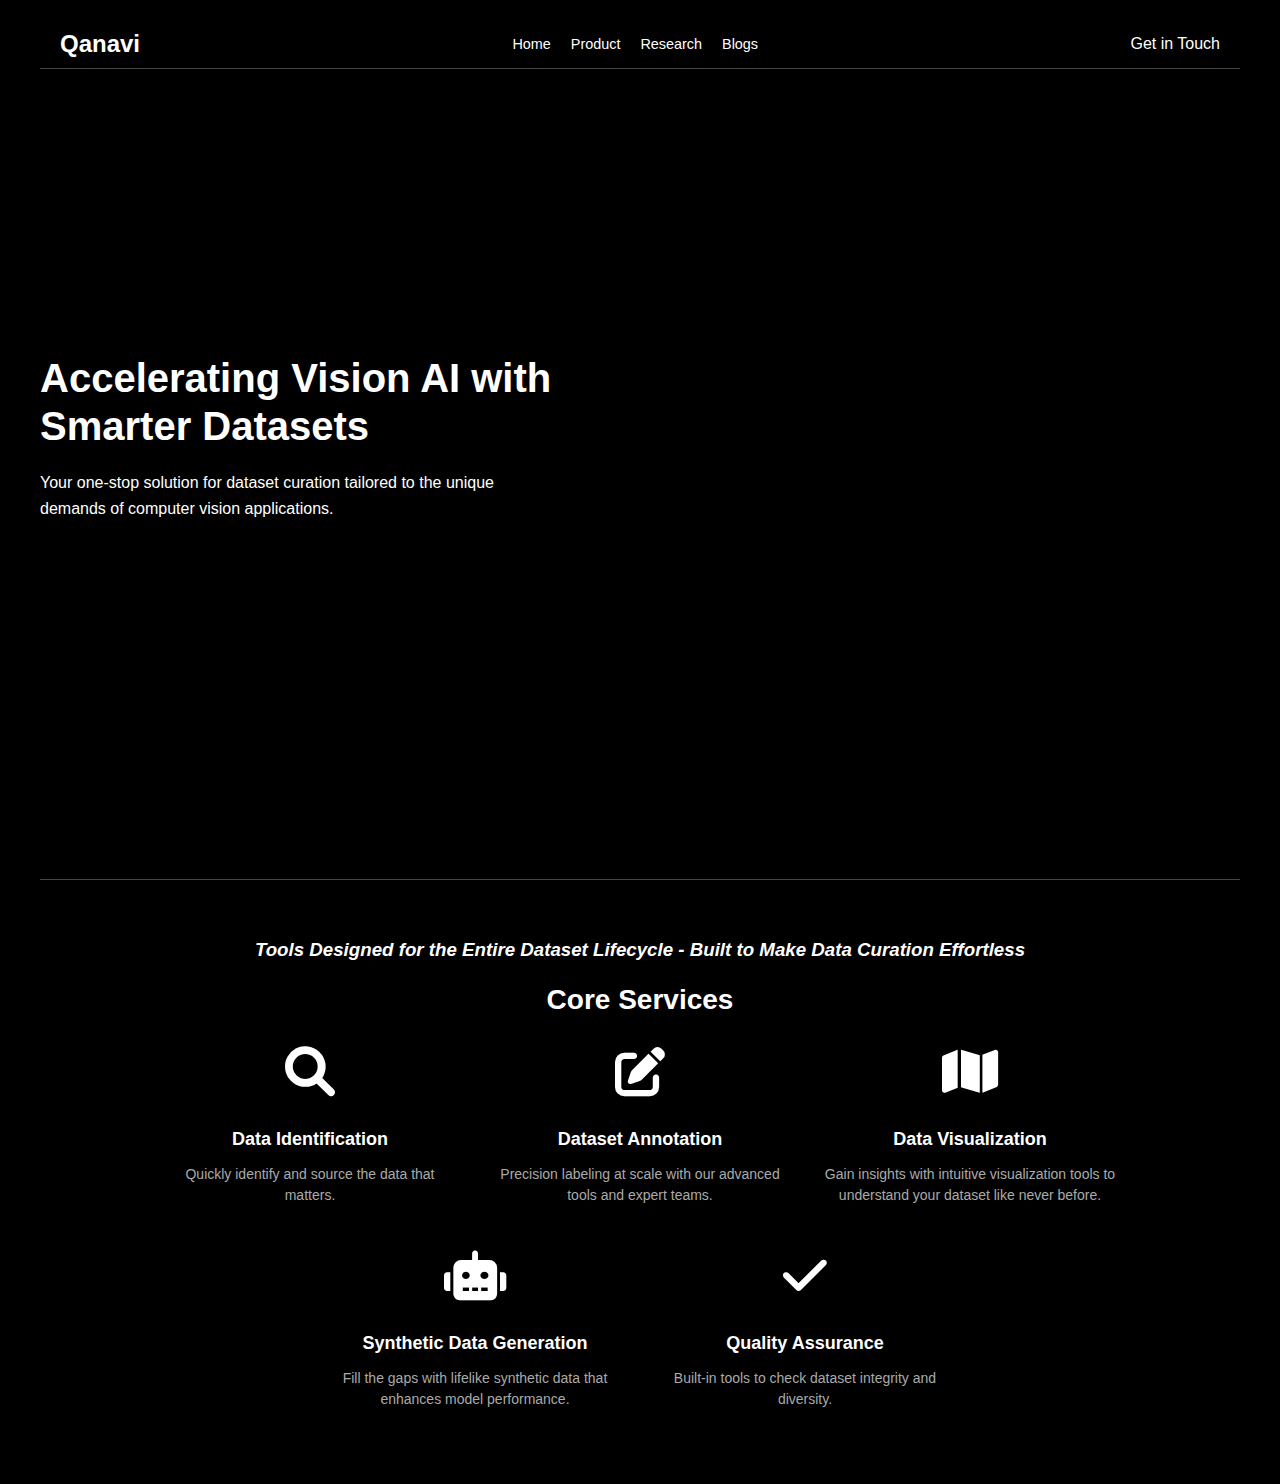
==== index.html @ bbc661b0 "iteration 2 mobile improvements" ====
<!DOCTYPE html>
<html lang="en">

<head>
  <meta charset="UTF-8">
  <meta name="description" content="Your one-stop solution for dataset curation tailored to the unique demands of computer vision
  applications">
  <meta name="keywords" content="Computer Vision, Data Centric AI, Synthetic Data, Video Search">
  <meta name="viewport" content="width=device-width, initial-scale=1.0">
  <meta property="og:title" content="Qanavi - One-stop Solution for Data Curation"/>
  <meta property="og:image" content="https://qanavi.github.io/img/logo.jpg"/>
  <meta property="og:description" content="Your one-stop solution for dataset curation tailored to the unique demands of computer vision
  applications"/>
  <meta property="og:url" content="https://qanavi.github.io"/>
  <meta property="og:image:width" content="1200" />
  <meta property="og:image:height" content="627"/>
  <meta property="og:type" content="website"/> 
  <title>Qanavi - One-stop Solution for Data Curation</title>
  <link rel="icon" type="image/jpeg" href="./img/logo.jpg">
  <link rel="stylesheet" href="styles.css">
  <link href="https://cdnjs.cloudflare.com/ajax/libs/font-awesome/6.0.0-beta3/css/all.min.css" rel="stylesheet" />
</head>

<body>
  <div class="container">
    <!-- Header -->
    <nav class="navbar">
      <div class="navbar-logo">
        <span>Qanavi</span>
      </div>
      <ul class="navbar-links" id="navbar-links">
        <li><a href="index.html">Home</a></li>
        <li><a href="project.html">Product</a></li>
        <li><a href="research.html">Research</a></li>
        <li><a href="blog.html">Blogs</a></li>
      </ul>
      <button class="hamburger" id="hamburger"><i class="fa fa-bars"></i></button>
      <div class="navbar-search">
        <a href="https://calendly.com/gsaicharan-2k1/30min?month=2024-11" target="_blank">Get in Touch</a>
      </div>
    </nav>
  </header>

  <script>
      const hamburger = document.getElementById('hamburger');
      const menu = document.getElementById('navbar-links');
      hamburger.addEventListener('click', () => {
        menu.classList.toggle('active');
      });
  </script>

    <!-- Main Content -->
    <main class="main">
      <div class="text-content">
        <h2>Accelerating Vision AI with Smarter Datasets</h2>
        <p>
          <span>Your one-stop solution for dataset curation tailored to the unique demands of computer vision
            applications.</span>
        </p>
      </div>
      <div class="image-container">
        <img src="./img/img1.jpg" alt="Image 1" class="animated-image">
        <img src="./img/img2.jpg" alt="Image 2" class="animated-image">
        <img src="./img/img3.jpg" alt="Image 3" class="animated-image">
        <img src="./img/img4.jpg" alt="Image 4" class="animated-image">
        <img src="./img/img5.jpg" alt="Image 5" class="animated-image">
      </div>
    </main>
    <section class="core-services-section">
      <div class="content-wrapper">
        <h3 class="italic-heading">Tools Designed for the Entire Dataset Lifecycle - Built to Make Data Curation
          Effortless</h3>
        <h2>Core Services</h2>
        <div class="services">
          <div class="service">
            <i class="fas fa-search icon"></i>
            <h3>Data Identification</h3>
            <p>Quickly identify and source the data that matters.</p>
          </div>
          <div class="service">
            <i class="fas fa-edit icon"></i>
            <h3>Dataset Annotation</h3>
            <p>Precision labeling at scale with our advanced tools and expert teams.</p>
          </div>
          <div class="service">
            <i class="fas fa-map icon"></i>
            <h3>Data Visualization</h3>
            <p>Gain insights with intuitive visualization tools to understand your dataset like never before.</p>
          </div>
          <div class="service">
            <i class="fas fa-robot icon"></i>
            <h3>Synthetic Data Generation</h3>
            <p>Fill the gaps with lifelike synthetic data that enhances model performance.</p>
          </div>
          <div class="service">
            <i class="fas fa-check icon"></i>
            <h3>Quality Assurance</h3>
            <p>Built-in tools to check dataset integrity and diversity.</p>
          </div>
        </div>
      </div>
    </section>
</body>

</html>
---- styles.css ----
/* Global Styles */
body {
  margin: 0;
  padding: 0;
  font-family: Arial, sans-serif;
  background-color: #000000;
  color: #ffffff;
}

.container {
  max-width: 1200px;
  margin: 0 auto;
  padding: 20px;
}

/* Navigation Bar */
.navbar {
  display: flex;
  align-items: center;
  justify-content: space-between;
  background-color: #000;
  padding: 10px 20px;
  border-bottom: 1px solid #444;
}

.navbar-logo {
  display: flex;
  align-items: center;
  gap: 10px;
}

.navbar-logo img {
  height: 40px;
  width: 40px;
}

.navbar-logo span {
  font-size: 1.5rem;
  font-weight: bold;
  color: #fff;
}

.navbar-links {
  display: flex;
  gap: 20px;
  list-style: none;
  margin: 0;
  padding: 0;
}

.navbar-links li {
  font-size: 0.9rem;
}

.navbar-links a {
  text-decoration: none;
  color: #fff;
  transition: color 0.3s ease;
}

.navbar-links a:hover {
  color: #aaa;
}

.navbar-search a {
  text-decoration: none;
  color: #fff;
  transition: color 0.3s ease;
}

.navbar-search a:hover {
  color: #aaa;
}

/* Hide the hamburger by default */
.hamburger {
  display: none;
  background: none;
  color: #fff;
  font-size: 1.5em;
  border: none;
  cursor: pointer;
}

@media screen and (max-width: 768px) {
  .navbar-links {
    display: none;
    flex-direction: column;
    background-color: #000;
    position: absolute;
    top: 9vh;
    left: 10px;
    padding-left: 10px;
    padding-top: 10px;
    width: 100%;
    border-top: 1px solid #555;
  }

  .navbar-links.active {
    display: flex;
  }

  .navbar-search {
    display: none; /* Hide contact button in the navbar */
  }

  .hamburger {
    display: block;
  }
}



.logo {
  font-size: 1.5rem;
  font-weight: bold;
  color: #ffffff;
}

/* Main Content */
.main {
  display: flex;
  flex-direction: row;
  align-items: center;
  gap: 40px;
  margin-top: 10vh;
  /* height: 90vh; */
}

.text-content {
  flex: 1;
}

.text-content h2 {
  font-size: 2.5rem;
  line-height: 1.2;
  margin-bottom: 20px;
}

.text-content p {
  font-size: 1rem;
  line-height: 1.6;
  color: #ffffff;
}

.text-content p strong {
  color: #ffffff;
}

.image-content {
  flex: 1;
  text-align: center;
}

.image-content img {
  max-width: 100%;
  height: auto;
  border-radius: 8px;
  box-shadow: 0 4px 6px rgba(0, 0, 0, 0.1);
}

/* Responsive Design */
@media (max-width: 768px) {
  .main {
    flex-direction: column;
    text-align: center;
  }

  .text-content {
    margin-bottom: 20px;
  }

  .text-content h2 {
    font-size: 2rem;
  }
}


.image-container {
  position: relative;
  width: 50vw;
  min-width: 200px;
  /* Adjust to your image width */
  height: 60vh;
  /* Adjust to your image height */
  overflow: hidden;
  align-items: center;
}

.animated-image {
  position: absolute;
  object-fit: cover;
  display: block;
  width: 100%;
  height: 100%;
  opacity: 0;
  animation: fadeInOut 10s infinite;
}

/* Apply animation delay for each image */
.animated-image:nth-child(1) {
  animation-delay: 0s;
}

.animated-image:nth-child(2) {
  animation-delay: 2s;
}

.animated-image:nth-child(3) {
  animation-delay: 4s;
}

.animated-image:nth-child(4) {
  animation-delay: 6s;
}

.animated-image:nth-child(5) {
  animation-delay: 8s;
}

/* Keyframes for fade-in and fade-out effect */
@keyframes fadeInOut {

  0%,
  20% {
    opacity: 1;
    /* Image fully visible */
  }

  25%,
  100% {
    opacity: 0;
    /* Image fades out */
  }
}

.main-project {
  width: 100%;
  align-content: center;
}

.project-details {
  display: flex;
  /* Enable flexbox */
  margin-top: 10vh;
  flex-direction: column;
  justify-content: center;
  /* align-items: center;  */
  /* height: 100vh; */
  text-align: center;
  /* Align text to the center */

}

/* Blog page styles */
.blog-page {
  text-align: center;
  padding: 40px 20px;
}

.blog-page h1 {
  margin-bottom: 20px;
}

.blog-list {
  display: grid;
  grid-template-columns: repeat(auto-fit, minmax(300px, 1fr));
  gap: 20px;
  padding: 20px;
}

.blog-card {
  background: #000000;
  border: 1px solid #0f0f0f;
  border-radius: 10px;
  overflow: hidden;
  box-shadow: 0 2px 5px rgba(0, 0, 0, 0.1);
  transition: transform 0.2s;
}

.blog-card:hover {
  transform: translateY(-5px);
}

.blog-card img {
  width: 100%;
  height: 200px;
  object-fit: cover;
}

.blog-card .blog-content {
  padding: 15px;
}

.blog-card h2 {
  font-size: 20px;
  margin-bottom: 10px;
}

.blog-card p {
  font-size: 14px;
  color: #ffffff;
}

.blog-card h2 a {
  text-decoration: none;
  color: #ffffff;
}

.blog-card h2 a:hover {
  color: #aaa;
}

/* Blog Post Page Styles */
.blog-post {
  max-width: 800px;
  margin: 40px auto;
  padding: 0 20px;
}

.blog-post h1 {
  font-size: 32px;
  text-align: center;
  margin-bottom: 10px;
}

.post-date {
  font-size: 14px;
  color: #666;
  text-align: center;
  margin-bottom: 20px;
}

.post-banner {
  width: 60%;
  margin: 20px auto;
  display: block;
  border-radius: 10px;
}

.blog-post p {
  font-size: 16px;
  line-height: 1.6;
  margin-bottom: 20px;
}

.blog-post ul {
  list-style: disc;
  margin-left: 20px;
  margin-bottom: 20px;
}

.blog-post h2 {
  font-size: 24px;
  margin-top: 30px;
  margin-bottom: 10px;
}

blockquote {
  background: #f9f9f9;
  border-left: 5px solid #007BFF;
  padding: 15px 20px;
  margin: 20px 0;
  font-style: italic;
  color: #333;
}

.italic-heading {
  font-style: italic;
}

.core-services-section {
  background-color: #000000;
  /* Match the dark background */
  padding: 40px 20px;
  text-align: center;
  border-top: 1px solid #444;
  margin-top: 20vh;
  /* Optional border for separation */
}

.core-services-section h2 {
  font-size: 28px;
  color: #ffffff;
  /* White text for header */
  margin-bottom: 30px;
}

.services {
  display: flex;
  justify-content: center;
  flex-wrap: wrap;
  gap: 30px;
  /* Adjust spacing between services */
}

.service {
  max-width: 300px;
  text-align: center;
}

.service .icon {
  font-size: 50px;
  color: #ffffff;
  /* Accent color for icons */
  margin-bottom: 15px;
}

.service h3 {
  font-size: 18px;
  margin-bottom: 10px;
  color: #ffffff;
  /* White text for titles */
}

.service p {
  font-size: 14px;
  color: #aaaaaa;
  line-height: 1.5;
}

.service:hover .icon {
  color: #aaaaaa;
}

.service:hover h3 {
  color: #aaaaaa;
  /* Change the title color on hover */
}
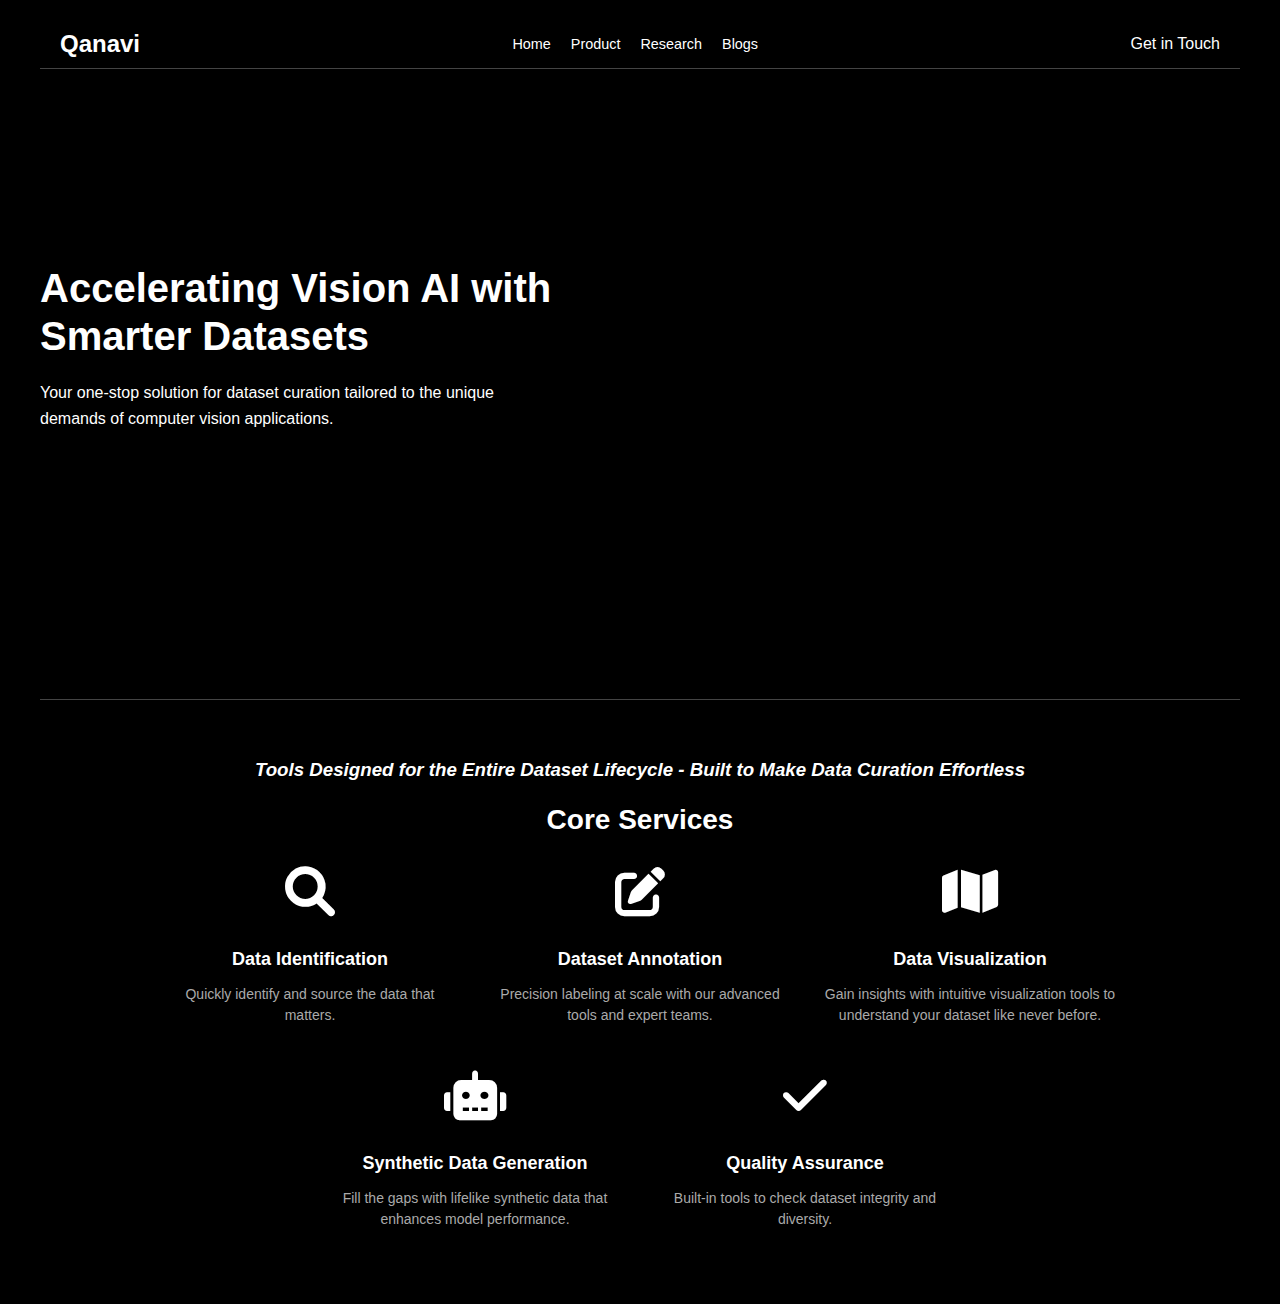
==== commit 53b400c5: "iter3" ====
--- a/index.html
+++ b/index.html
@@ -15,6 +15,7 @@
   <meta property="og:image:width" content="1200" />
   <meta property="og:image:height" content="627"/>
   <meta property="og:type" content="website"/> 
+  <meta name="google-site-verification" content="2a8oIZIXFUeSZI3CirNRAzJd7dx-xiYQ45O9MYV3iIA" />
   <title>Qanavi - One-stop Solution for Data Curation</title>
   <link rel="icon" type="image/jpeg" href="./img/logo.jpg">
   <link rel="stylesheet" href="styles.css">
@@ -64,6 +65,9 @@
         <img src="./img/img3.jpg" alt="Image 3" class="animated-image">
         <img src="./img/img4.jpg" alt="Image 4" class="animated-image">
         <img src="./img/img5.jpg" alt="Image 5" class="animated-image">
+        <img src="./img/img6.jpg" alt="Image 6" class="animated-image">
+        <img src="./img/img7.jpg" alt="Image 7" class="animated-image">
+        <img src="./img/img8.jpg" alt="Image 8" class="animated-image">
       </div>
     </main>
     <section class="core-services-section">
--- a/styles.css
+++ b/styles.css
@@ -69,6 +69,16 @@
 }
 
 .navbar-search a:hover {
+  color: #aaa;
+}
+
+.waitlist a {
+  text-decoration: none;
+  color: #fff;
+  transition: color 0.3s ease;
+}
+
+.waitlist a:hover {
   color: #aaa;
 }
 
@@ -92,6 +102,7 @@
     left: 10px;
     padding-left: 10px;
     padding-top: 10px;
+    padding-bottom: 10px;
     width: 100%;
     border-top: 1px solid #555;
   }
@@ -179,10 +190,9 @@
 .image-container {
   position: relative;
   width: 50vw;
-  min-width: 200px;
-  /* Adjust to your image width */
-  height: 60vh;
-  /* Adjust to your image height */
+  min-width: 275px;
+  aspect-ratio: 16/9;
+  height: auto;
   overflow: hidden;
   align-items: center;
 }
@@ -194,7 +204,7 @@
   width: 100%;
   height: 100%;
   opacity: 0;
-  animation: fadeInOut 10s infinite;
+  animation: fadeInOut 16s infinite;
 }
 
 /* Apply animation delay for each image */
@@ -217,17 +227,26 @@
 .animated-image:nth-child(5) {
   animation-delay: 8s;
 }
+.animated-image:nth-child(6) {
+  animation-delay: 10s;
+}
+.animated-image:nth-child(7) {
+  animation-delay: 12s;
+}
+.animated-image:nth-child(8) {
+  animation-delay: 14s;
+}
 
 /* Keyframes for fade-in and fade-out effect */
 @keyframes fadeInOut {
 
   0%,
-  20% {
+  12% {
     opacity: 1;
     /* Image fully visible */
   }
 
-  25%,
+  13%,
   100% {
     opacity: 0;
     /* Image fades out */
@@ -266,7 +285,7 @@
   display: grid;
   grid-template-columns: repeat(auto-fit, minmax(300px, 1fr));
   gap: 20px;
-  padding: 20px;
+  /* padding: 10px; */
 }
 
 .blog-card {
@@ -276,6 +295,7 @@
   overflow: hidden;
   box-shadow: 0 2px 5px rgba(0, 0, 0, 0.1);
   transition: transform 0.2s;
+  display: block;
 }
 
 .blog-card:hover {
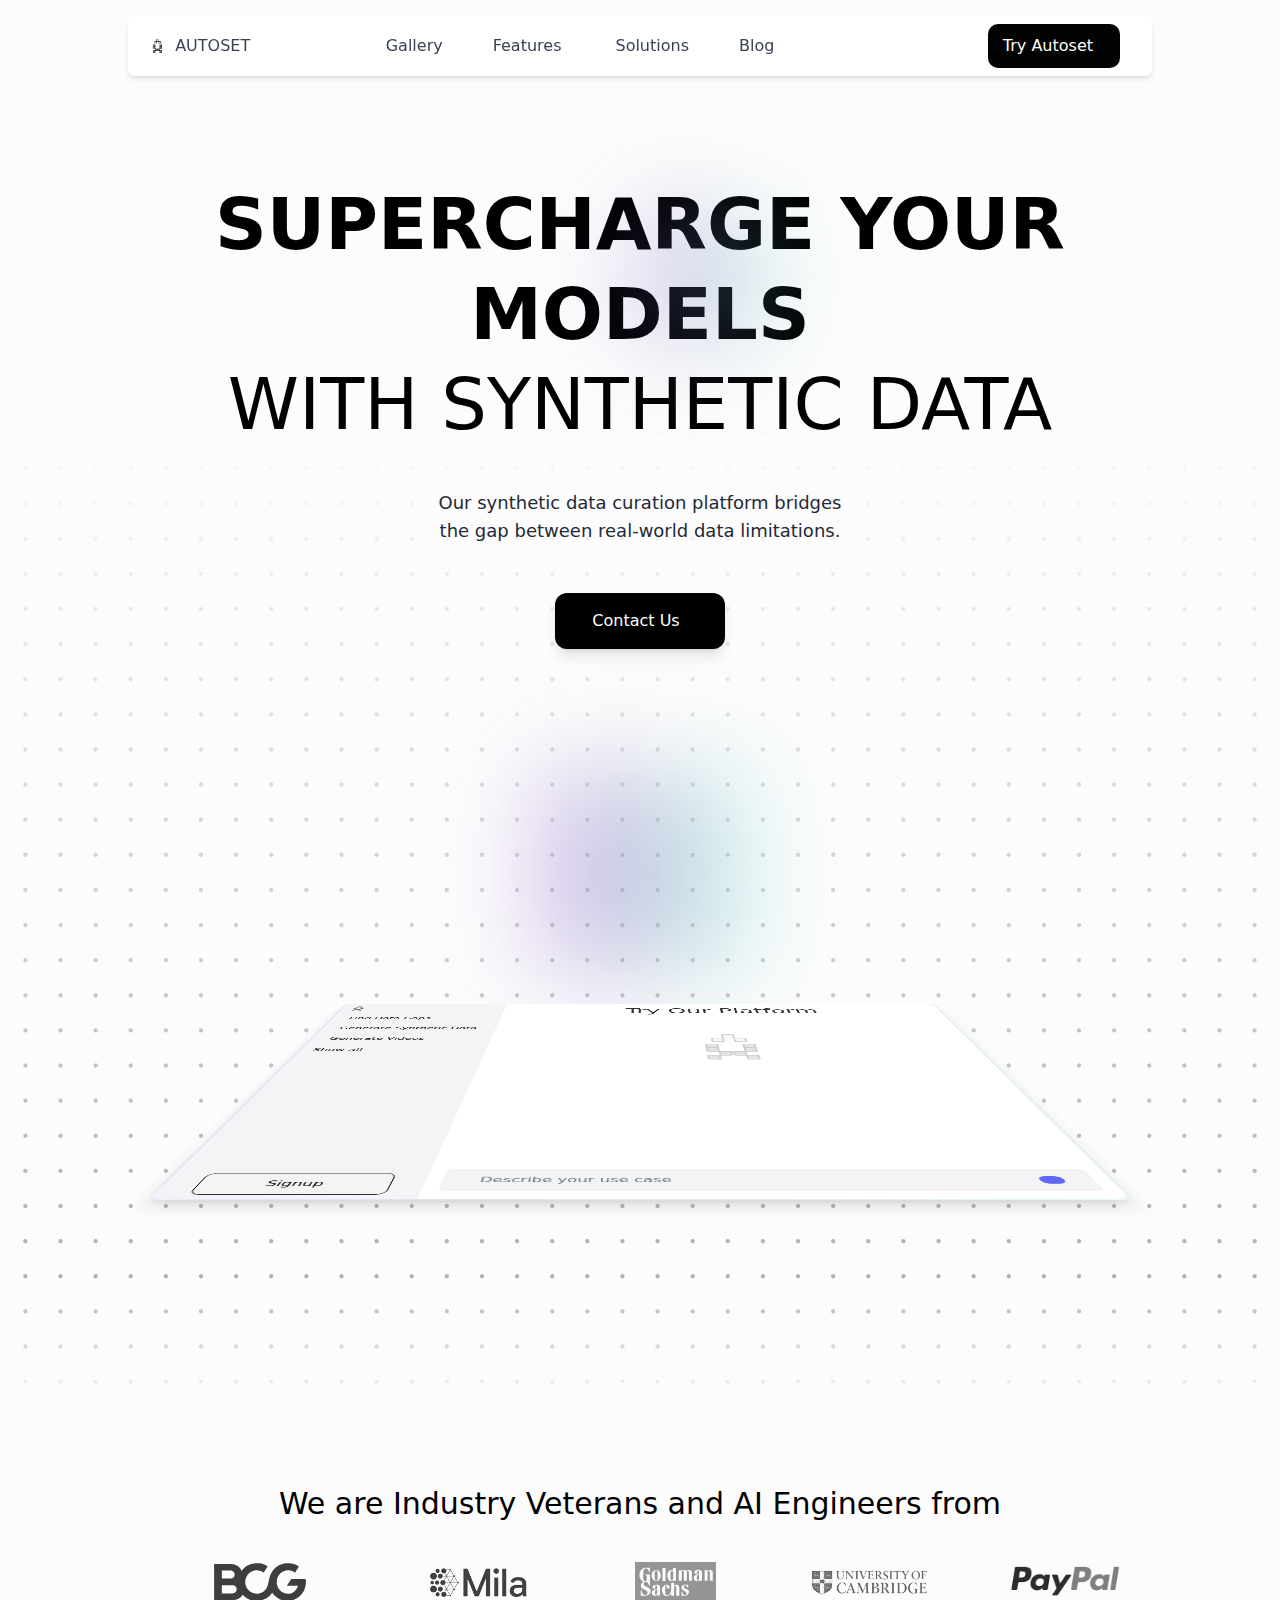
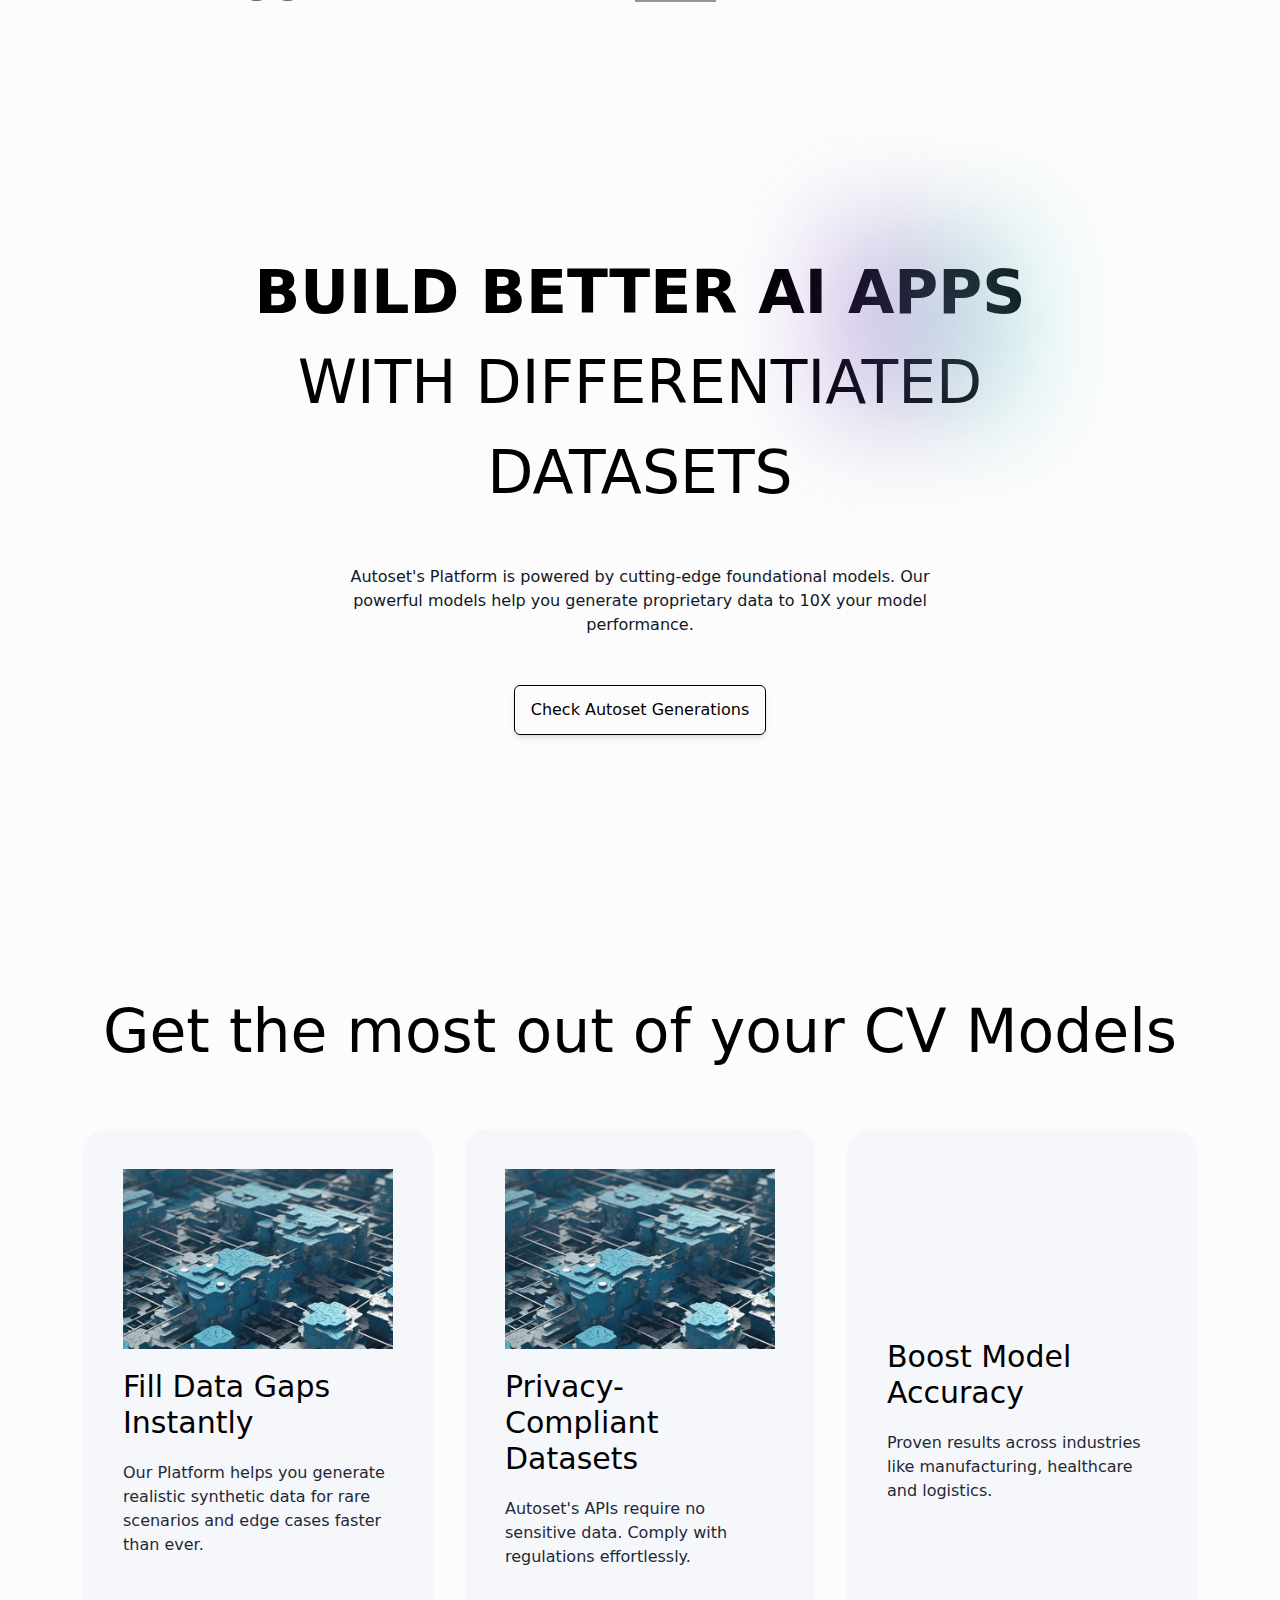
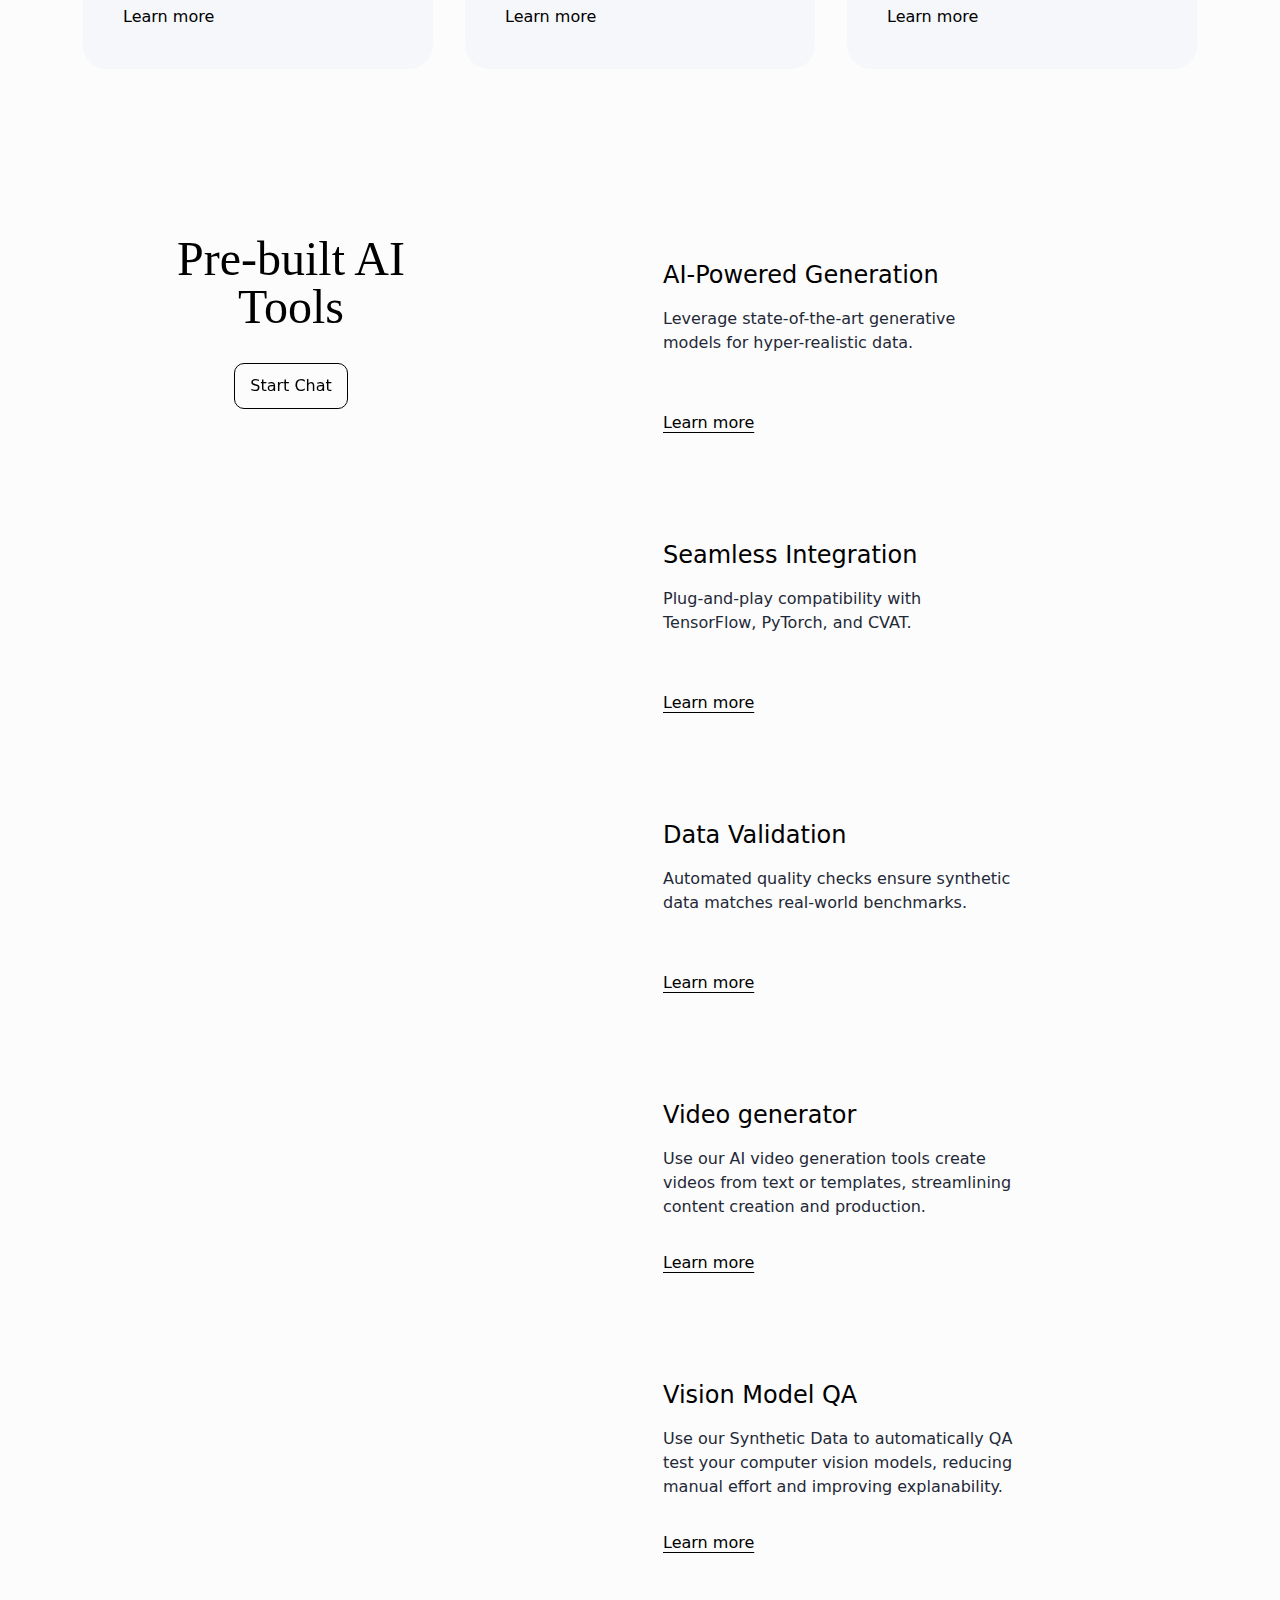
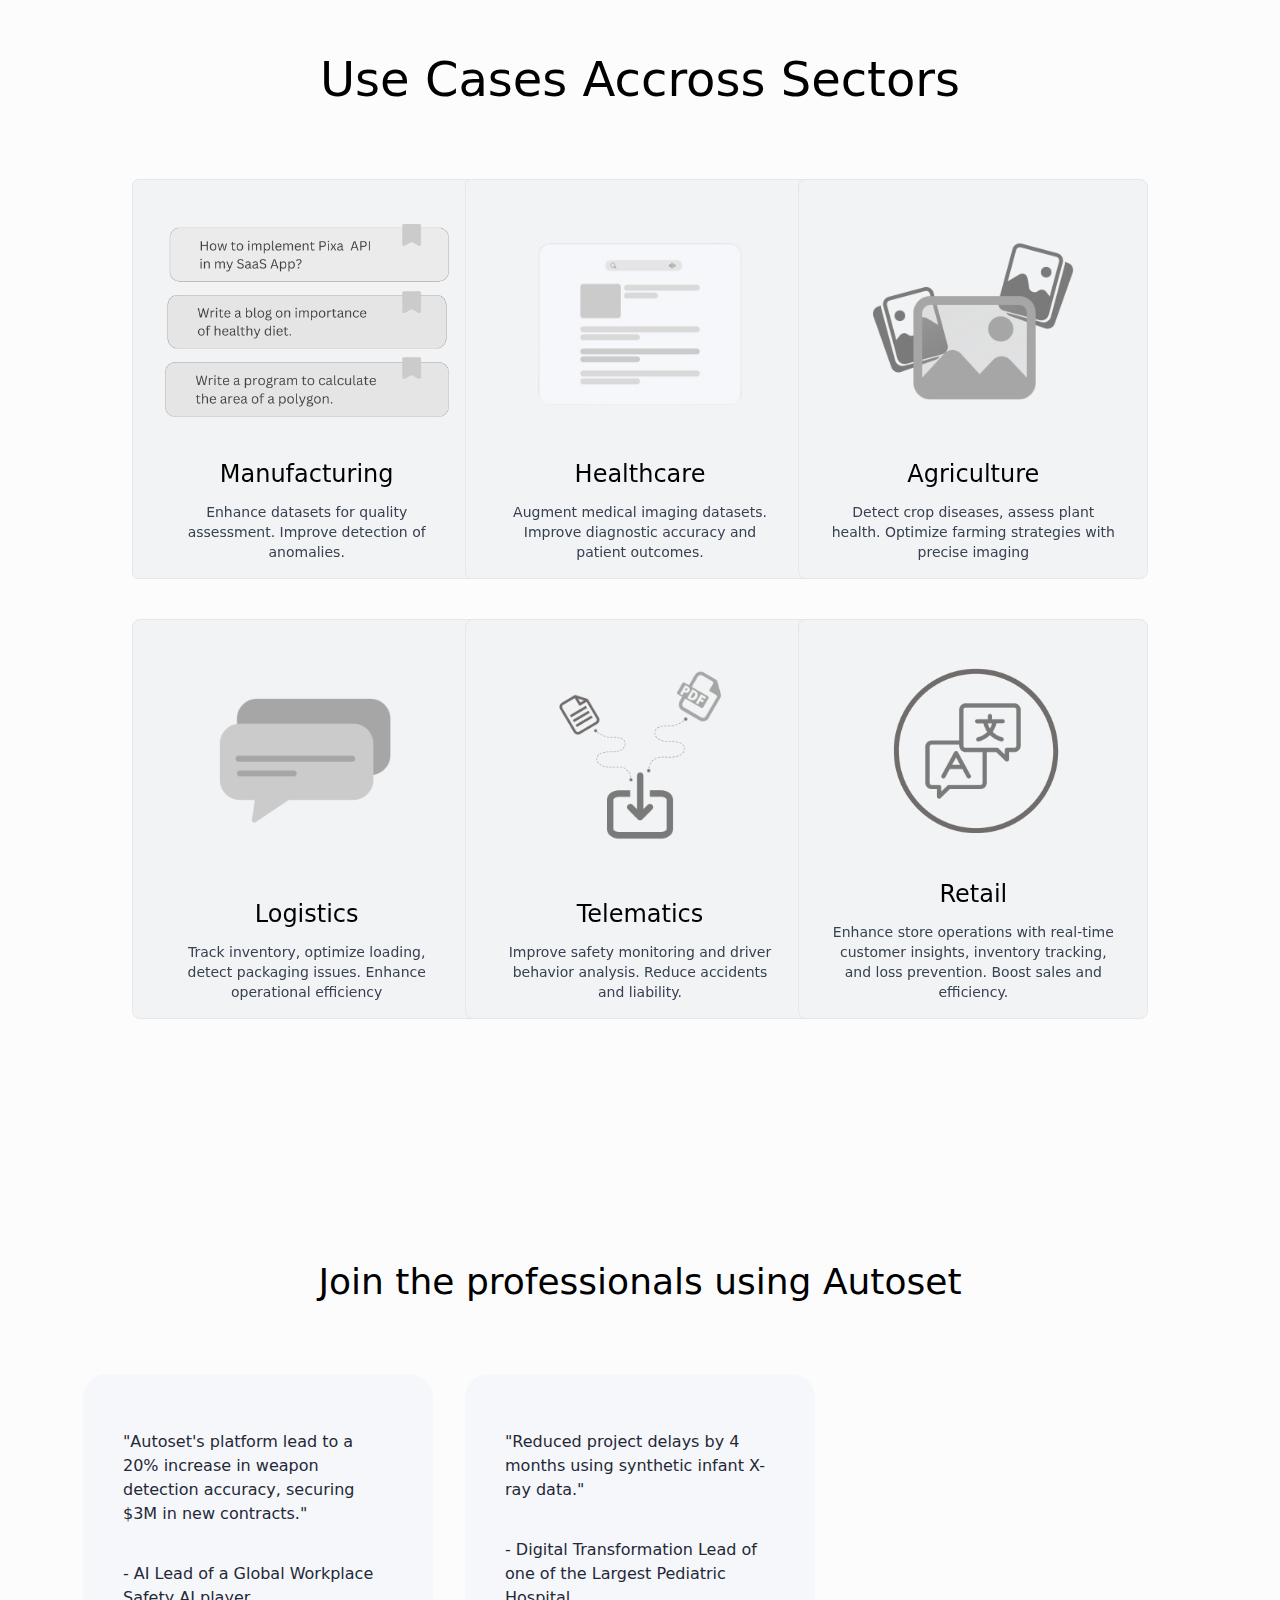
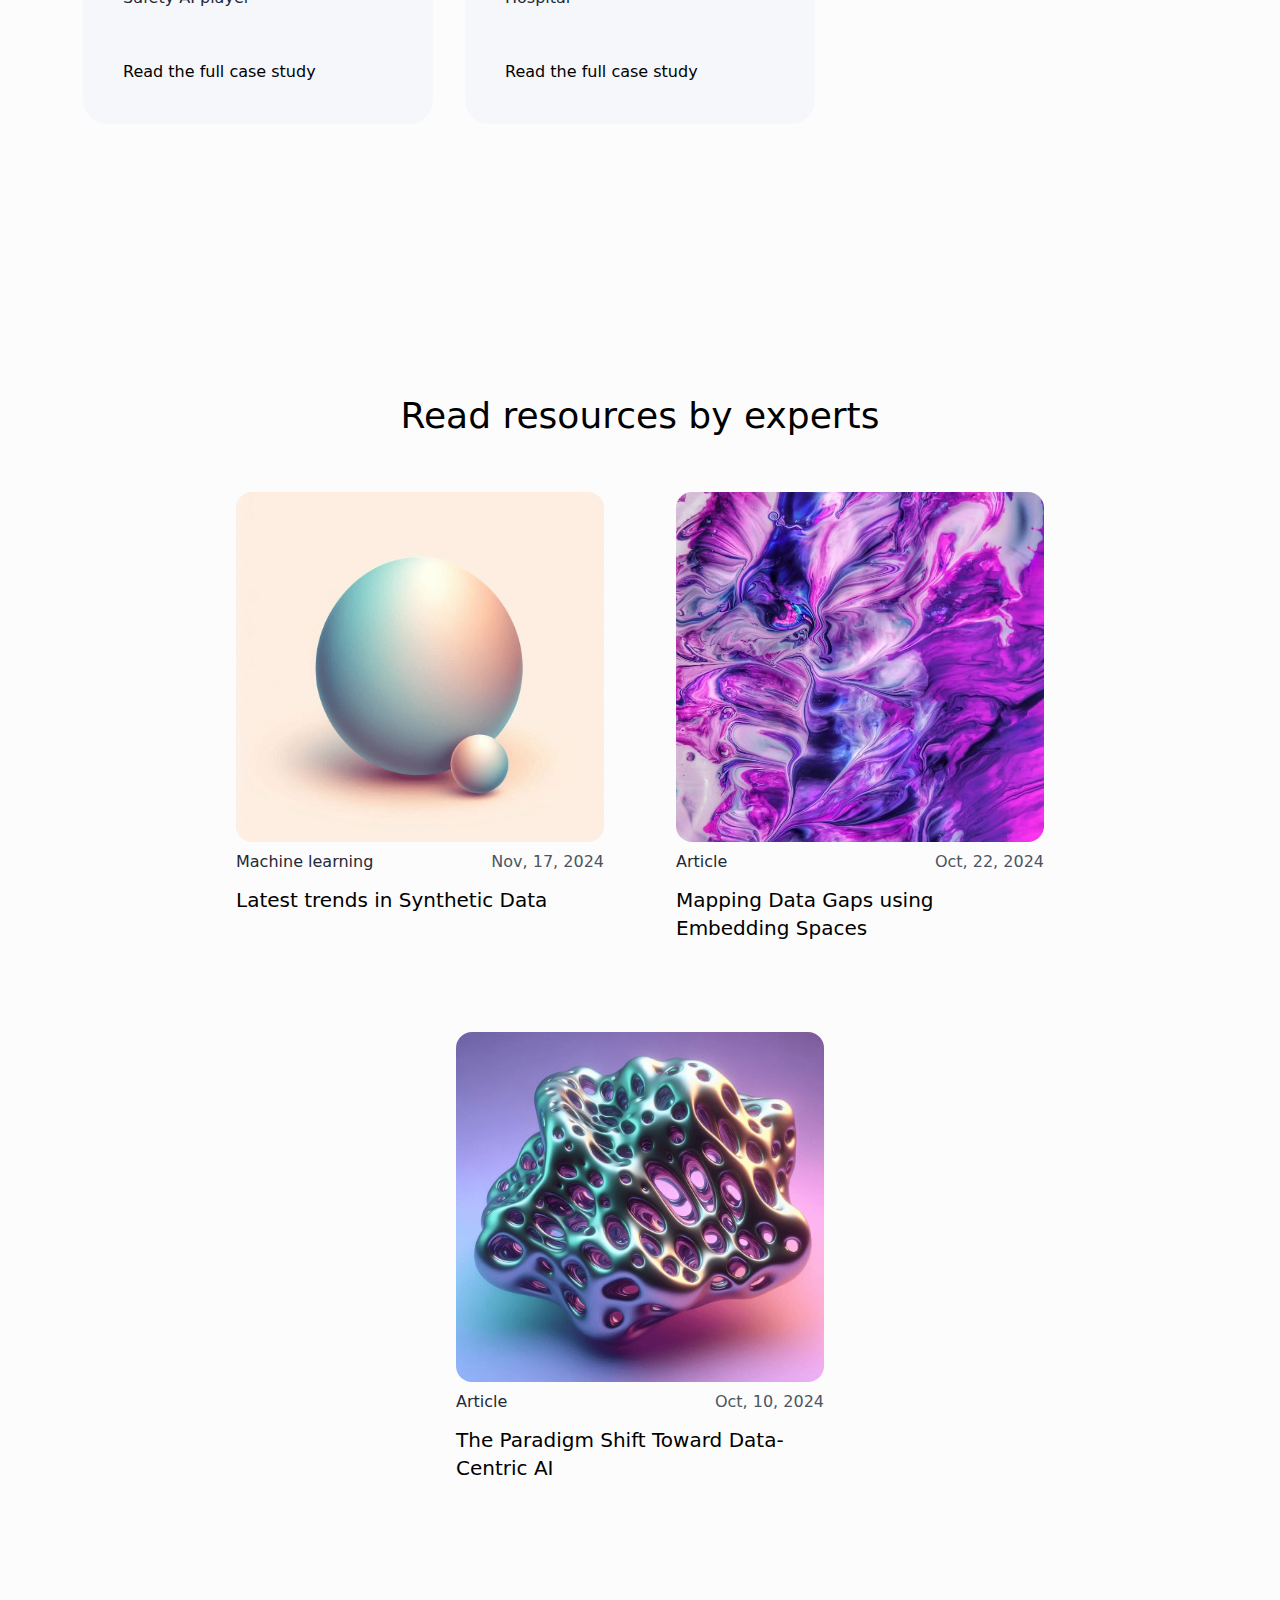
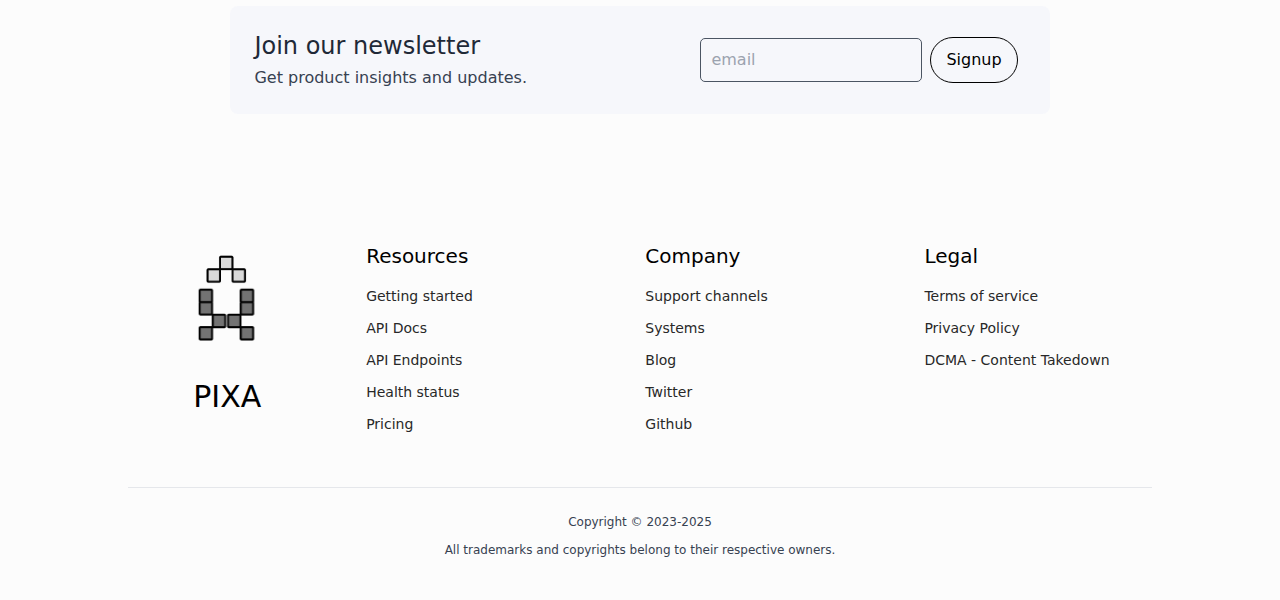
==== commit a1a6fa98: "iter-2" ====
--- a/index.html
+++ b/index.html
@@ -1,109 +1,1616 @@
-<!DOCTYPE html>
-<html lang="en">
-
-<head>
-  <meta charset="UTF-8">
-  <meta name="description" content="Your one-stop solution for dataset curation tailored to the unique demands of computer vision
-  applications">
-  <meta name="keywords" content="Computer Vision, Data Centric AI, Synthetic Data, Video Search">
-  <meta name="viewport" content="width=device-width, initial-scale=1.0">
-  <meta property="og:title" content="Qanavi - One-stop Solution for Data Curation"/>
-  <meta property="og:image" content="https://qanavi.github.io/img/logo.jpg"/>
-  <meta property="og:description" content="Your one-stop solution for dataset curation tailored to the unique demands of computer vision
-  applications"/>
-  <meta property="og:url" content="https://qanavi.github.io"/>
-  <meta property="og:image:width" content="1200" />
-  <meta property="og:image:height" content="627"/>
-  <meta property="og:type" content="website"/> 
-  <meta name="google-site-verification" content="2a8oIZIXFUeSZI3CirNRAzJd7dx-xiYQ45O9MYV3iIA" />
-  <title>Qanavi - One-stop Solution for Data Curation</title>
-  <link rel="icon" type="image/jpeg" href="./img/logo.jpg">
-  <link rel="stylesheet" href="styles.css">
-  <link href="https://cdnjs.cloudflare.com/ajax/libs/font-awesome/6.0.0-beta3/css/all.min.css" rel="stylesheet" />
-</head>
-
-<body>
-  <div class="container">
-    <!-- Header -->
-    <nav class="navbar">
-      <div class="navbar-logo">
-        <span>Qanavi</span>
-      </div>
-      <ul class="navbar-links" id="navbar-links">
-        <li><a href="index.html">Home</a></li>
-        <li><a href="project.html">Product</a></li>
-        <li><a href="research.html">Research</a></li>
-        <li><a href="blog.html">Blogs</a></li>
-      </ul>
-      <button class="hamburger" id="hamburger"><i class="fa fa-bars"></i></button>
-      <div class="navbar-search">
-        <a href="https://calendly.com/gsaicharan-2k1/30min?month=2024-11" target="_blank">Get in Touch</a>
-      </div>
-    </nav>
-  </header>
-
-  <script>
-      const hamburger = document.getElementById('hamburger');
-      const menu = document.getElementById('navbar-links');
-      hamburger.addEventListener('click', () => {
-        menu.classList.toggle('active');
-      });
-  </script>
-
-    <!-- Main Content -->
-    <main class="main">
-      <div class="text-content">
-        <h2>Accelerating Vision AI with Smarter Datasets</h2>
-        <p>
-          <span>Your one-stop solution for dataset curation tailored to the unique demands of computer vision
-            applications.</span>
-        </p>
-      </div>
-      <div class="image-container">
-        <img src="./img/img1.jpg" alt="Image 1" class="animated-image">
-        <img src="./img/img2.jpg" alt="Image 2" class="animated-image">
-        <img src="./img/img3.jpg" alt="Image 3" class="animated-image">
-        <img src="./img/img4.jpg" alt="Image 4" class="animated-image">
-        <img src="./img/img5.jpg" alt="Image 5" class="animated-image">
-        <img src="./img/img6.jpg" alt="Image 6" class="animated-image">
-        <img src="./img/img7.jpg" alt="Image 7" class="animated-image">
-        <img src="./img/img8.jpg" alt="Image 8" class="animated-image">
-      </div>
-    </main>
-    <section class="core-services-section">
-      <div class="content-wrapper">
-        <h3 class="italic-heading">Tools Designed for the Entire Dataset Lifecycle - Built to Make Data Curation
-          Effortless</h3>
-        <h2>Core Services</h2>
-        <div class="services">
-          <div class="service">
-            <i class="fas fa-search icon"></i>
-            <h3>Data Identification</h3>
-            <p>Quickly identify and source the data that matters.</p>
-          </div>
-          <div class="service">
-            <i class="fas fa-edit icon"></i>
-            <h3>Dataset Annotation</h3>
-            <p>Precision labeling at scale with our advanced tools and expert teams.</p>
-          </div>
-          <div class="service">
-            <i class="fas fa-map icon"></i>
-            <h3>Data Visualization</h3>
-            <p>Gain insights with intuitive visualization tools to understand your dataset like never before.</p>
-          </div>
-          <div class="service">
-            <i class="fas fa-robot icon"></i>
-            <h3>Synthetic Data Generation</h3>
-            <p>Fill the gaps with lifelike synthetic data that enhances model performance.</p>
-          </div>
-          <div class="service">
-            <i class="fas fa-check icon"></i>
-            <h3>Quality Assurance</h3>
-            <p>Built-in tools to check dataset integrity and diversity.</p>
-          </div>
-        </div>
-      </div>
-    </section>
-</body>
-
-</html>+<!doctype html>
+<html lang="en" class="tw-dark">
+    <head>
+        <meta charset="UTF-8" />
+        <meta name="viewport" content="width=device-width, initial-scale=1.0" />
+        <title>Robust Synthetic Data Platform - Try Autoset</title>
+        <meta name="description" content="Robust Synthetic Data Platform" />
+        <link
+            rel="shortcut icon"
+            href="./assets/logo/logo.png"
+            type="image/x-icon"
+        />
+
+        <!-- Open Graph / Facebook -->
+        <meta property="og:title" content="Robust Synthetic Data Platform - Try Autoset" />
+        <meta property="og:description" content="Unlock the full potential of your computer vision models." />
+        <meta property="og:type" content="website" />
+        <meta property="og:image" content="" />
+
+        <link rel="stylesheet" href="css/tailwind-runtime.css" />
+        <!-- <link rel="stylesheet" href="css/tailwind-build.css"> -->
+        <link rel="stylesheet" href="css/index.css" />
+
+        <link
+            rel="stylesheet"
+            href="https://cdnjs.cloudflare.com/ajax/libs/bootstrap-icons/1.11.3/font/bootstrap-icons.min.css"
+            integrity="sha512-dPXYcDub/aeb08c63jRq/k6GaKccl256JQy/AnOq7CAnEZ9FzSL9wSbcZkMp4R26vBsMLFYH4kQ67/bbV8XaCQ=="
+            crossorigin="anonymous"
+            referrerpolicy="no-referrer"
+        />
+
+        <!-- Google tag (gtag.js) -->
+        <script async src="https://www.googletagmanager.com/gtag/js?id=G-"></script>
+        <script>
+            window.dataLayer = window.dataLayer || [];
+            function gtag(){dataLayer.push(arguments);}
+            gtag('js', new Date());
+
+            gtag('config', 'G-');
+        </script>
+
+    </head>
+    <body
+        class="tw-flex tw-min-h-[100vh] tw-flex-col tw-bg-[#fcfcfc] 
+            tw-text-black dark:tw-bg-black  dark:tw-text-white"
+    >
+        <!-- <div class="tw-absolute tw-top-0 tw-left-1/2 tw--translate-x-1/2 tw-flex 
+                    tw-h-[100px] tw-w-full tw-max-w-[80%]">
+            <div class="header-gradient tw-h-full tw-w-full "></div>
+        </div> -->
+
+        <header
+            class="lg:tw-px-4 tw-max-w-[100vw] tw-max-w-lg:tw-mr-auto max-lg:tw-top-0 tw-fixed tw-top-4 lg:tw-left-1/2 lg:tw--translate-x-1/2 tw-z-20 tw-flex tw-h-[60px] tw-w-full 
+                    tw-text-gray-700 tw-bg-white dark:tw-text-gray-200 dark:tw-bg-[#17181b] tw-px-[3%] tw-rounded-md lg:tw-max-w-5xl tw-shadow-md dark:tw-shadow-gray-700
+                    lg:tw-justify-around lg:!tw-backdrop-blur-lg lg:tw-opacity-[0.99]"
+        >
+            <a class="tw-flex tw-p-[4px] tw-gap-2 tw-place-items-center" href="#">
+               
+
+                <div class="tw-h-[30px] tw-max-w-[100px] tw-max-h-[30px]">
+                    <img
+                        src="./assets/logo/logo.png"
+                        alt="logo"
+                        class="tw-object-contain tw-h-full tw-w-full dark:tw-invert"
+                    />
+                </div>
+                <span class="tw-uppercase tw-text-base tw-font-medium">Autoset</span>
+            </a>
+            <div
+                class="collapsible-header animated-collapse max-lg:tw-shadow-md"
+                id="collapsed-header-items"
+            >
+                <nav
+                    class="tw-relative tw-flex tw-h-full max-lg:tw-h-max tw-w-max tw-gap-5 tw-text-base max-lg:tw-mt-[30px] max-lg:tw-flex-col 
+                                max-lg:tw-gap-5 lg:tw-mx-auto tw-place-items-center"
+                >
+                    <a class="header-links" href="./gallery.html"> Gallery </a>
+                    <div class="tw-relative tw-flex tw-flex-col tw-place-items-center">
+                        <div id="nav-dropdown-toggle-0" class="max-lg:tw-max-w-fit tw-flex header-links tw-gap-1  tw-place-items-center">
+                            <span class=""> Features </span>
+                            <i class="tw-text-sm bi bi-chevron-down"></i>
+                        </div>
+                        <nav id="nav-dropdown-list-0" 
+                            data-open="false"
+                            class="tw-scale-0 tw-opacity-0  lg:tw-fixed tw-flex lg:tw-top-[80px] lg:tw-left-1/2 lg:tw--translate-x-1/2 
+                                    tw-w-[90%] tw-rounded-lg max-lg:tw-h-0 max-lg:tw-w-0
+                                    lg:tw-h-[450px] tw-overflow-hidden
+                                     tw-bg-white dark:tw-bg-[#17181B] tw-duration-300 
+                                     tw-transition-opacity tw-transition-height tw-shadow-lg tw-p-4">
+                            <div class="tw-grid max-xl:tw-flex max-xl:tw-flex-col tw-justify-around tw-grid-cols-2 tw-w-full">
+                                <a class="header-links tw-flex tw-text-left tw-gap-4 !tw-p-4" href="#AI-Powered">
+                                    <div class="tw-font-semibold tw-text-3xl">
+                                        <i class="bi bi-robot"></i>
+                                    </div>
+                                    <div class="tw-flex tw-flex-col tw-gap-2">
+                                        <div class="tw-text-lg tw-text-black dark:tw-text-white tw-font-medium">AI-Powered Generation </div>
+                                        <p>Leverage state-of-the-art generative models for hyper-realistic data</p>
+                                    </div> 
+                                </a>
+
+                                <a class="header-links tw-flex tw-text-left tw-gap-4 !tw-p-4" href="#seamless">
+                                    <div class="tw-font-semibold tw-text-3xl">
+                                        <i class="bi bi-intersect"></i>
+                                    </div>
+                                    <div class="tw-flex tw-flex-col tw-gap-2">
+                                        <div class="tw-text-lg tw-text-black dark:tw-text-white tw-font-medium">Seamless Integration</div>
+                                        <p class="">Plug-and-play compatibility with TensorFlow, PyTorch, and CVAT.</p>
+                                    </div> 
+                                </a>
+
+                                <a class="header-links tw-flex tw-text-left tw-gap-4 !tw-p-4" href="#data-validation">
+                                    <div class="tw-font-semibold tw-text-3xl">
+                                        <i class="bi bi-database-fill-check"></i>
+                                    </div>
+                                    <div class="tw-flex tw-flex-col tw-gap-2">
+                                        <div class="tw-text-lg tw-text-black dark:tw-text-white tw-font-medium">Data Validation</div>
+                                        <p class="">Automated quality checks ensure synthetic data matches real-world benchmarks.</p>
+                                    </div> 
+                                </a>
+
+                                <a class="header-links tw-flex tw-text-left tw-gap-4 !tw-p-4" href="#video-generator">
+                                    <div class="tw-font-semibold tw-text-3xl">
+                                        <i class="bi bi-camera-video-fill"></i>
+                                    </div>
+                                    <div class="tw-flex tw-flex-col tw-gap-2">
+                                        <div class="tw-text-lg tw-text-black dark:tw-text-white tw-font-medium">
+                                            Video generator
+                                        </div>
+                                        <p class="">Use our AI video generation tools create videos from text or templates, streamlining content creation and production.</p>
+                                    </div> 
+                                </a>
+
+                                <a class="header-links tw-flex tw-text-left tw-gap-4 !tw-p-4" href="#QA">
+                                    <div class="tw-font-semibold tw-text-3xl">
+                                        <i class="bi bi-list-check"></i>
+                                    </div>
+                                    <div class="tw-flex tw-flex-col tw-gap-2">
+                                        <div class="tw-text-lg tw-text-black dark:tw-text-white tw-font-medium">
+                                            Vision Model QA
+                                        </div>
+                                        <p class="">Use our Synthetic Data to automatically QA test your computer vision models, reducing manual effort and improving explanability.</p>
+                                    </div> 
+                                </a>
+
+                                <!-- <a class="header-links tw-flex tw-text-left tw-gap-4 !tw-p-4" href="#">
+                                    <div class="tw-font-semibold tw-text-3xl">
+                                        <i class="bi bi-translate"></i>
+                                    </div>
+                                    <div class="tw-flex tw-flex-col tw-gap-2">
+                                        <div class="tw-text-lg tw-text-black dark:tw-text-white tw-font-medium">
+                                            Multilingual
+                                        </div>
+                                        <p class="">Converse in multiple languages</p>
+                                    </div> 
+                                </a> -->
+                            </div>           
+                        </nav>
+                    </div>
+                    <a class="header-links" href="#solutions"> Solutions </a>
+                    <a class="header-links" href="#blog"> Blog </a>
+                    <!-- <a class="header-links" href="#pricing"> Pricing </a> -->
+                    
+                </nav>
+                <div
+                    class="lg:tw-mx-4 tw-flex tw-place-items-center tw-gap-[20px] tw-text-base max-md:tw-w-full 
+                            max-md:tw-flex-col max-md:tw-place-content-center"
+                >
+                    <button type="button" onclick="toggleMode()" class="header-links tw-text-gray-600 dark:tw-text-gray-300" title="toggle-theme" 
+                            id="theme-toggle"> 
+                        <i class="bi bi-sun" id="toggle-mode-icon"></i>
+                    </button>
+                    <a
+                        href="./gallery.html"
+                        aria-label="Try Autoset"
+                        class="btn tw-flex tw-gap-3 tw-px-3 tw-py-2 tw-transition-transform 
+                                    tw-duration-[0.3s] hover:tw-translate-x-2"
+                    >
+                        <span>Try Autoset</span>
+                        <i class="bi bi-arrow-right"></i>
+                    </a>
+                </div>
+            </div>
+            <button
+                class="bi bi-list tw-absolute tw-right-3 tw-top-3 tw-z-50 tw-text-3xl tw-text-gray-500 lg:tw-hidden"
+                onclick="toggleHeader()"
+                aria-label="menu"
+                id="collapse-btn"
+            ></button>
+        </header>
+
+        <section
+            class="hero-section tw-relative tw-mt-20 tw-flex tw-min-h-[100vh] tw-w-full tw-max-w-[100vw] tw-flex-col tw-overflow-hidden max-lg:tw-mt-[100px]"
+            id="hero-section"
+        >
+
+            <!-- video container -->
+            <div class="tw-fixed tw-bg-[#000000af] dark:tw-bg-[#80808085] tw-top-0 tw-left-1/2 tw--translate-x-1/2 tw-z-20 tw-transition-opacity
+                tw-duration-300 tw-scale-0 tw-opacity-0 tw-p-2
+                tw-w-full tw-h-full tw-flex tw-place-content-center tw-place-items-center" id="video-container-bg">
+
+                <div class="tw-max-w-[80vw] max-lg:tw-max-w-full max-lg:tw-w-full tw-scale-0 tw-transition-transform tw-duration-500 tw-p-6 tw-rounded-xl  max-lg:tw-px-2 tw-w-full tw-gap-2 tw-shadow-md 
+                            tw-h-[90vh] max-lg:tw-h-auto max-lg:tw-min-h-[400px] tw-bg-white dark:tw-bg-[#16171A] tw-max-h-full
+                            " id="video-container">
+                    <div class="tw-w-full tw-flex">
+                        <button type="button" onclick="closeVideo()" class="tw-ml-auto tw-text-xl" title="close">
+                            <i class="bi bi-x-circle-fill"></i>
+                        </button>
+                    </div>
+                    <div class="tw-flex tw-w-full  tw-rounded-xl tw-px-[5%] max-md:tw-px-2 tw-min-h-[300px] tw-max-h-[90%] tw-h-full">
+
+                        <div class="tw-relative tw-bg-black tw-min-w-full tw-min-h-full tw-overflow-clip tw-rounded-md">
+                            <!-- add your youtube video link here -->
+                            <iframe class="tw-absolute tw-top-[50%] tw--translate-y-[50%] tw-left-[50%] tw--translate-x-[50%] tw-w-full tw-h-full" 
+                                src="https://www.youtube.com/embed/6j4fPVkA3EA?si=llcTrXPRM-MRXDZB&amp;controls=0&rel=0&showinfo=0&autoplay=1&loop=1&mute=1" title="YouTube video player" frameborder="0" allow="accelerometer; autoplay; clipboard-write; encrypted-media; gyroscope; picture-in-picture; web-share" referrerpolicy="strict-origin-when-cross-origin" allowfullscreen></iframe>
+                        </div>
+        
+                    </div>
+                </div>  
+            </div>
+
+            <div    
+                class="hero-bg-gradient tw-relative tw-flex tw-h-full tw-min-h-[100vh] tw-w-full tw-flex-col tw-place-content-center tw-gap-6 tw-p-[5%] max-xl:tw-place-items-center max-lg:tw-p-4"
+            >
+
+                <div class="purple-bg-grad  reveal-up tw-absolute tw-left-1/2 tw--translate-1/2 tw-top-[10%] tw-h-[120px] tw-w-[120px]"
+                ></div> 
+
+                <div
+                    class="tw-flex tw-flex-col tw-min-h-[60vh] tw-place-content-center tw-items-center"
+                >
+                    <h2
+                        class="reveal-up tw-text-center tw-text-7xl tw-font-semibold tw-uppercase tw-leading-[90px] max-lg:tw-text-4xl max-md:tw-leading-snug"
+                    >
+                        <span class=""> Supercharge Your Models  </span>
+                        <br />
+                        <span class="tw-font-thin"> with Synthetic Data </span>
+                    </h2>
+                    <div
+                        class="reveal-up tw-mt-8 tw-max-w-[450px] tw-text-lg max-lg:tw-text-base tw-p-2 tw-text-center
+                         tw-text-gray-800 dark:tw-text-white max-lg:tw-max-w-full"
+                    >
+                        Our synthetic data curation platform bridges the gap between real-world data limitations.
+                    </div>
+
+                    <div
+                        class="reveal-up tw-mt-10 max-md:tw-flex-col tw-flex tw-place-items-center tw-gap-4"
+                    >
+
+                        <!-- <button onclick="openVideo()"
+                            class="btn !tw-w-[170px] max-lg:!tw-w-[160px] !tw-rounded-xl !tw-py-4 max-lg:!tw-py-2 tw-flex tw-gap-2 tw-group !tw-bg-transparent !tw-text-black dark:!tw-text-white tw-transition-colors 
+                                        tw-duration-[0.3s] tw-border-[1px] tw-border-black dark:tw-border-white"
+                        >
+                            
+                            <div class="tw-relative tw-flex tw-place-items-center tw-place-content-center tw-w-6 tw-h-6">
+                                <div class="tw-absolute tw-inset-0 tw-top-0 tw-left-0 tw-scale-0 tw-duration-300 group-hover:tw-scale-100 tw-border-2
+                                             tw-border-gray-600 dark:tw-border-gray-200 tw-rounded-full tw-w-full tw-h-full"></div>
+                                <span class="bi bi-play-circle-fill"></span>
+                            </div>
+                            <span>Watch video</span>
+                        </button> -->
+
+                        <a
+                            class="btn tw-group max-lg:!tw-w-[160px] tw-flex tw-gap-2 tw-shadow-lg !tw-w-[170px] !tw-rounded-xl !tw-py-4 max-lg:!tw-py-2 tw-transition-transform tw-duration-[0.3s] hover:tw-scale-x-[1.03]"
+                            href="https://calendly.com/gsaicharan-2k1/30-min-chat?month=2025-03"
+                        >
+                            <span>Contact Us</span>
+                            <i class="bi bi-arrow-right group-hover:tw-translate-x-1 tw-duration-300"></i>
+                        </a>
+                        
+                    </div>
+                </div>
+                
+                <!-- prompt container -->
+                <div
+                    class="reveal-up  tw-relative tw-mt-8 tw-flex tw-w-full tw-place-content-center tw-place-items-center"
+                    id="dashboard-container"
+                >
+                    <div class="purple-bg-grad  reveal-up tw-absolute tw-left-1/2 tw--translate-x-1/2 tw-top-[5%] tw-h-[200px] tw-w-[200px]"
+                    ></div>    
+
+                    <div
+                        class="tw-relative tw-max-w-[80%] tw-bg-white dark:tw-bg-black tw-border-[1px] dark:tw-border-[#36393c] lg:tw-w-[1024px]
+                                lg:tw-h-[650px]  tw-flex tw-shadow-xl max-lg:tw-h-[450px] max-lg:tw-w-full
+                                tw-overflow-hidden
+                                tw-min-w-[320px] md:tw-w-full tw-min-h-[450px] tw-rounded-xl tw-bg-transparent max-md:tw-max-w-full"
+                        id="dashboard"
+                    >  
+
+                        <div class="purple-bg-grad tw-max-w-[80%] reveal-up tw-absolute tw-left-1/2 tw--translate-x-1/2 tw-top-[0%] lg:tw-max-w-[1000px] tw-h-full tw-w-full"
+                        ></div> 
+                        <div class="animated-border tw-w-full tw-h-full tw-p-[2px]">
+                            <div class="tw-w-full tw-h-full tw-rounded-xl tw-overflow-hidden tw-flex">
+                                <!-- sign-up pop-up -->
+                                <div class="tw-absolute tw-rounded-xl tw-text-center tw-transition-transform tw-duration-300 tw-scale-0 tw-backdrop-blur-lg tw-flex tw-flex-col tw-p-10 tw-place-items-center 
+                                        tw-gap-4 tw-w-full tw-h-full dark:tw-bg-[#000000b4] tw-bg-[#ffffff6a] firefox:tw-bg-white tw-top-0 tw-left-0 tw-z-20"
+                                        id="signup-prompt"
+                                        >
+
+                                    <h4 class="tw-mt-6 tw-text-3xl max-md:tw-text-xl">
+                                        Take a look at our Synthetic Data
+                                    </h4>
+
+                                    <a
+                                        class="tw-group max-lg:!tw-w-[160px] tw-flex tw-gap-2 !tw-w-[170px] !tw-rounded-xl !tw-py-4 max-lg:!tw-py-2 tw-transition-transform tw-duration-[0.3s] hover:tw-scale-x-[1.03]"
+                                        href="./gallery.html"
+                                    >
+                                        <div class="tw-flex tw-gap-1 tw-place-items-center">
+                                            <div class="tw-flex tw--space-x-4">
+                                                <img class="tw-z-10 tw-w-10 tw-h-10 tw-rounded-md tw-object-cover tw-object-[25%_25%] tw-border-2 tw-border-black" src="assets/images/gallery/human-gun/1.png" alt="Avatar 1">
+                                                <img class="tw-z-[4] tw-w-10 tw-h-10 tw-rounded-md tw-object-cover tw-object-[25%_25%] tw-border-2 tw-border-black" src="assets/images/gallery/xray/1.png" alt="Avatar 2">
+                                                <img class="tw-z-[3] tw-w-10 tw-h-10 tw-rounded-md tw-object-cover tw-object-[25%_25%] tw-border-2 tw-border-black" src="assets/images/gallery/tele-weather/1.png" alt="Avatar 3">
+                                                <img class="tw-z-[2] tw-w-10 tw-h-10 tw-rounded-md tw-object-cover tw-object-[25%_25%] tw-border-2 tw-border-black" src="assets/images/gallery/box-count/1.png" alt="Avatar 4">
+                                                <img class="tw-z-[1] tw-w-10 tw-h-10 tw-rounded-md tw-object-cover tw-object-[25%_25%] tw-border-2 tw-border-black" src="assets/images/gallery/fire/1.png" alt="Avatar 5">
+                                            </div>
+                                            <i class="bi bi-arrow-right group-hover:tw-translate-x-1 tw-duration-300"></i>
+                                        </div>
+                                    </a>
+
+                                    <div class="tw-mt-3 tw-text-lg">
+                                        Reach out to us to generate the right synthetic data for your use case
+                                    </div>
+
+                                    <a href="https://calendly.com/gsaicharan-2k1/30-min-chat?month=2025-03" class="btn">
+                                        Contact Us
+                                    </a>
+
+                                </div>
+
+                                <div class="tw-min-w-[250px] max-lg:tw-hidden tw-p-2 tw-gap-2 tw-flex tw-flex-col tw-bg-gray-100 
+                                            dark:tw-bg-[#171717] tw-h-full">
+                                    <!-- <h3 class="tw-text-xl tw-uppercase">
+                                        Pixa
+                                    </h3> -->
+                                    <div class="tw-h-[30px] tw-w-fit tw-max-w-[100px]">
+                                        <img
+                                            src="./assets/logo/logo.png"
+                                            alt="logo"
+                                            class="tw-object-contain tw-opacity-80 tw-h-full tw-w-full dark:tw-invert"
+                                        />
+                                    </div>
+
+                                    <div class="tw-flex tw-mt-2 tw-gap-2 tw-flex-col">
+                                        <a href="#sign-up" 
+                                            class="tw-flex tw-rounded-sm tw-gap-2 tw-p-2 dark:hover:tw-bg-[#2d2d2ddb] hover:tw-bg-gray-200">
+                                            <i class="bi bi-image"></i>
+                                            <span>Find Data Gaps</span>
+                                        </a>
+                                        <a href="#sign-up" 
+                                            class="tw-flex tw-rounded-sm tw-gap-2 tw-p-2 dark:hover:tw-bg-[#2d2d2ddb] hover:tw-bg-gray-200">
+                                            <i class="bi bi-file-pdf"></i>
+                                            <span>Generate Synthetic Data</span>
+                                        </a>
+                                        <a href="#sign-up" 
+                                            class="tw-flex tw-rounded-sm tw-gap-2 tw-p-2 dark:hover:tw-bg-[#2d2d2ddb] hover:tw-bg-gray-200">
+                                            <i class="bi bi-code-square"></i>
+                                            <span>Generate Videos</span>
+                                        </a>
+                                        <a href="#sign-up" 
+                                            class="tw-flex tw-rounded-sm tw-group tw-gap-2 tw-p-2 dark:hover:tw-bg-[#2d2d2ddb] hover:tw-bg-gray-200">
+                                            <span>Show all</span>
+                                            <i class="bi bi-arrow-right tw-transform tw-transition-transform tw-duration-300 group-hover:tw-translate-x-1"></i>
+                                        </a>
+                                    </div>
+
+                                    <div class="tw-mt-auto tw-w-full tw-flex tw-px-6 tw-place-content-center">
+                                        <a href="#sign-up" class="btn !tw-w-full !tw-bg-transparent tw-duration-[0.3s] 
+                                                                hover:!tw-bg-black hover:!tw-text-white
+                                                                dark:hover:!tw-bg-white dark:hover:!tw-text-black
+                                                                !tw-border-[1px] !tw-border-black !tw-text-black
+                                                                dark:!tw-border-white dark:!tw-text-white
+                                                                ">
+                                            Signup
+                                        </a>
+                                    </div>
+
+                                </div>
+
+                                <div class="tw-flex tw-w-full tw-p-4 tw-bg-white dark:tw-bg-black tw-h-full tw-flex-col" id="pixa-playground">
+                                    <div class="tw-relative tw-w-full tw-flex tw-place-content-center tw-h-full">
+                                        <div class="tw-absolute tw-top-[20%] max-lg:tw-top-[30%] tw-left-1/2 tw--translate-x-1/2  tw-w-[150px] tw-h-[150px]">
+                                            <img src="./assets/logo/logo.png" class="tw-w-full tw-h-full dark:tw-invert tw-object-contain tw-opacity-20"
+                                                alt="Autoset logo">
+                                        </div>
+                                        <div class="prompt-container tw-overflow-y-auto tw-px-[5%] max-lg:tw-px-2 scrollbar max-lg:tw-max-h-[80%] tw-max-h-[550px] 
+                                                    max-lg:tw-mt-12 tw-w-full tw-h-full tw-z-10 tw-flex tw-flex-col" id="prompt-container">
+                                            <div class="tw-w-full tw-flex tw-text-center tw-flex-col tw-place-content-center">
+                                                <h2 class="tw-text-4xl max-md:tw-text-2xl max-md:tw-mt-3 tw-opacity-80">
+                                                    Try Our Platform
+                                                </h2>
+                                                <div class="tw-inline tw-mt-6 max-md:tw-mt-3">
+                                                    <span id="prompts-sample" ></span>
+                                                </div>
+                                            </div>
+                                        </div>
+                                        
+                                    </div>
+
+                                    <form action="" id="prompt-form" 
+                                        onsubmit="event.preventDefault(); window.location.href='#sign-up';"
+                                        class="tw-place-content-center tw-mt-auto tw-h-[50px] tw-p-1 tw-place-items-center 
+                                                tw-justify-around tw-flex tw-gap-1 tw-bottom-2 tw-w-full tw-rounded-md tw-bg-[#f3f4f6] dark:tw-bg-[#171717]">
+                                        <input placeholder="Describe your use case" 
+                                            type="text" class="tw-p-2 !tw-outline-none tw-bg-transparent tw-border-none tw-w-full tw-placeholder-gray-500
+                                                        dark:tw-placeholder-opacity-60 dark:tw-placeholder-gray-300 tw-max-w-[80%] tw-h-full" 
+                                            name="prompt">
+                                        <button type="submit" class="btn !tw-bg-[#6366f1] !tw-p-2 !tw-px-3 !tw-text-white" title="submit">
+                                            <i class="bi bi-arrow-up"></i>
+                                        </button>
+                                    </form>
+                                </div>
+                            </div>
+                        </div>
+                    </div>
+
+                </div>
+            </div>
+        </section>
+
+        <section
+            class="tw-relative tw-flex tw-w-full tw-max-w-[100vw] tw-flex-col tw-place-content-center tw-place-items-center tw-overflow-hidden tw-p-8"
+        >
+            <h2 class="reveal-up tw-text-3xl max-md:tw-text-xl">
+                We are Industry Veterans and AI Engineers from
+            </h2>
+
+            <div class="reveal-up carousel-container">
+                <div
+                    class="carousel lg:w-place-content-center tw-mt-10 tw-flex tw-w-full tw-gap-5 max-md:tw-gap-2"
+                >
+                    <div class="carousel-img tw-h-[40px] tw-w-[200px]" style="height: 40px; width: 200x;">
+                        <img
+                            src="./assets/images/brand-logos/BCG.svg"
+                            alt="BCG"
+                            class="tw-object-contain tw-grayscale tw-transition-colors hover:tw-grayscale-0"
+                            srcset=""
+                            style="width: 100%; height: 100%;"
+                        />
+                    </div>
+                    <div class="carousel-img tw-h-[30px] tw-w-[150px]" style="height: 40px; width: 200x;">
+                        <img
+                            src="./assets/images/brand-logos/mila.png"
+                            alt="MILA"
+                            class="tw-object-contain tw-grayscale tw-transition-colors hover:tw-grayscale-0"
+                            srcset=""
+                            style="width: 100%; height: 100%;"
+                        />
+                    </div>
+                    <div class="carousel-img tw-h-[30px] tw-w-[150px]" style="height: 40px; width: 200x;">
+                        <img
+                            src="./assets/images/brand-logos/GS.svg"
+                            alt="Goldman Sachs"
+                            class="tw-object-contain tw-grayscale tw-transition-colors hover:tw-grayscale-0"
+                            srcset=""
+                            style="width: 100%; height: 100%;"
+                        />
+                    </div>
+                    <div class="carousel-img tw-h-[30px] tw-w-[150px]" style="height: 40px; width: 200x;">
+                        <img
+                            src="./assets/images/brand-logos/cambridge.png"
+                            alt="Cambridge"
+                            class="tw-object-contain tw-grayscale tw-transition-colors hover:tw-grayscale-0"
+                            srcset=""
+                            style="width: 100%; height: 100%;"
+                        />
+                    </div>
+                    <div class="carousel-img tw-h-[30px] tw-w-[150px]" style="height: 40px; width: 200x;">
+                        <img
+                            src="./assets/images/brand-logos/paypal.png"
+                            alt="Paypal"
+                            class="tw-object-contain tw-grayscale tw-transition-colors hover:tw-grayscale-0"
+                            srcset=""
+                            style="width: 100%; height: 100%;"
+                        />
+                    </div>
+                    <div class="carousel-img tw-h-[30px] tw-w-[150px]" style="height: 40px; width: 200x;">
+                        <img
+                            src="./assets/images/brand-logos/astrazeneca.png"
+                            alt="astrazeneca"
+                            class="tw-object-contain tw-grayscale tw-transition-colors hover:tw-grayscale-0"
+                            srcset=""
+                            style="width: 100%; height: 100%;"
+                        />
+                    </div>
+                    <div class="carousel-img tw-h-[30px] tw-w-[150px]" style="height: 40px; width: 200x;">
+                        <img
+                            src="./assets/images/brand-logos/deutsche.png"
+                            alt="deutsche"
+                            class="tw-object-contain tw-grayscale tw-transition-colors hover:tw-grayscale-0"
+                            srcset=""
+                            style="width: 100%; height: 100%;"
+                        />
+                    </div>
+                </div>
+            </div>
+        </section>
+
+            
+        <section
+            class="tw-relative tw-flex  tw-w-full tw-min-h-[100vh] max-lg:tw-min-h-[80vh] tw-flex-col tw-place-content-center tw-place-items-center tw-overflow-hidden"
+        >   
+             <div class="tw-w-full  tw-place-content-center tw-items-center 
+                        tw-flex tw-flex-col tw-max-w-[900px] tw-gap-4 tw-p-4">
+               <div class="purple-bg-grad  reveal-up tw-absolute tw-right-[20%] tw-top-[20%] tw-h-[200px] tw-w-[200px]"
+                ></div>
+                <h2 class="reveal-up tw-text-6xl max-lg:tw-text-4xl tw-text-center tw-leading-normal tw-uppercase">
+                    
+                    <span class="tw-font-semibold">Build better AI Apps </span>
+                    <br>
+                    <span class="tw-font-thin">with Differentiated Datasets</span>
+                </h2>
+                <p class="reveal-up tw-mt-8 tw-max-w-[650px] tw-text-gray-900 dark:tw-text-gray-100 tw-text-center max-md:tw-text-sm">   
+                    Autoset's Platform is powered by cutting-edge foundational models. Our powerful models help you generate proprietary data to 10X your model performance. 
+                </p>
+                <div class="reveal-up tw-flex tw-mt-8">
+                    <a href="./gallery.html" 
+                        target="_blank"
+                        rel="noopener"
+                        class="tw-shadow-md hover:tw-shadow-xl dark:tw-shadow-gray-800 tw-transition-all tw-duration-300 
+                                        tw-border-[1px] tw-p-3 tw-px-4 tw-border-black dark:tw-border-white tw-rounded-md">
+                        Check Autoset Generations
+                    </a>
+                </div>
+            </div>
+        </section>
+
+        <section
+            id="solutions"
+            class="tw-relative tw-flex tw-max-w-[100vw] tw-flex-col tw-place-content-center tw-place-items-center tw-overflow-hidden"
+        >   
+
+
+            <div
+                class="tw-mt-8 tw-flex tw-flex-col tw-w-full tw-h-full tw-place-items-center tw-gap-5"
+            >
+                <div
+                    class="reveal-up tw-mt-5 tw-flex tw-flex-col tw-gap-3 tw-text-center"
+                >
+                    <h2
+                        class="tw-text-6xl tw-font-medium max-md:tw-text-3xl tw-p-2"
+                    >
+                        Get the most out of your CV Models
+                    </h2>
+                </div>
+                <div
+                    class="tw-mt-6 tw-flex tw-flex-col tw-max-w-[1150px] max-lg:tw-max-w-full tw-h-full 
+                             tw-p-4 max-lg:tw-place-content-center tw-gap-8 "
+                >   
+
+                    <div class="max-xl:tw-flex max-xl:tw-flex-col tw-place-items-center tw-grid tw-grid-cols-3 tw-gap-8 
+                                tw-place-content-center tw-auto-rows-auto">
+                        <div class="reveal-up tw-w-[350px] tw-h-[540px] tw-flex max-md:tw-w-full">
+                            <a href="./gallery.html" class=" tw-relative tw-p-10 tw-transition-all tw-duration-300 tw-group/card  tw-gap-5 tw-flex 
+                                tw-flex-col tw-w-full tw-h-full  tw-bg-[#f6f7fb] dark:tw-bg-[#171717] tw-rounded-3xl 
+                                hover:tw-scale-[1.02]">
+                                <div class="tw-overflow-hidden tw-w-full tw-min-h-[180px] tw-h-[180px]">
+                                    <img src="./assets/images/home/api.png" class="tw-w-full tw-object-contain tw-h-auto" 
+                                        alt="unified interface">
+                                    <!-- <i class="bi bi-grid-1x2-fill"></i> -->
+                                </div>
+                                <h2 class="tw-text-3xl max-md:tw-text-2xl tw-font-medium">Fill Data Gaps Instantly</h2>
+                                <p class="tw-text-base tw-leading-normal tw-text-gray-800 dark:tw-text-gray-200">
+                                    Our Platform helps you generate realistic synthetic data for rare scenarios and edge cases faster than ever.
+                                </p>
+                                <div class="tw-flex tw-items-center tw-gap-2 tw-mt-auto">
+                                    <span>Learn more</span>
+                                    <i class="bi bi-arrow-right tw-transform tw-transition-transform tw-duration-300 group-hover/card:tw-translate-x-2"></i>
+                                </div>
+                            </a>
+                        </div>
+
+                        
+                        <div class="reveal-up tw-w-[350px] tw-h-[540px] tw-flex max-md:tw-w-full">
+                            <a href="./gallery.html" class=" tw-relative tw-p-10 tw-transition-all tw-duration-300 tw-group/card  tw-gap-5 tw-flex 
+                                tw-flex-col tw-w-full tw-h-full  tw-bg-[#f6f7fb] dark:tw-bg-[#171717] tw-rounded-3xl 
+                                hover:tw-scale-[1.02]">
+                                <div class="tw-w-full tw-min-h-[180px] tw-h-[180px] tw-overflow-hidden">
+                                    <img src="./assets/images/home/api.png" 
+                                        alt="API" class="tw-w-full tw-h-auto tw-object-contain">
+                                    <!-- <i class="bi bi-grid-1x2-fill"></i> -->
+                                </div>
+                                <h2 class="tw-text-3xl max-md:tw-text-2xl tw-font-medium">Privacy-Compliant Datasets</h2>
+                                <p class="tw-leading-normal tw-text-gray-800 dark:tw-text-gray-200">
+                                    Autoset's APIs require no sensitive data. Comply with regulations effortlessly.
+                                </p>
+                                <div class="tw-flex tw-items-center tw-gap-2 tw-mt-auto">
+                                    <span>Learn more</span>
+                                    <i class="bi bi-arrow-right tw-transform tw-transition-transform tw-duration-300 group-hover/card:tw-translate-x-2"></i>
+                                </div>
+                            </a>
+                        </div>
+
+                        
+                        <div class="reveal-up tw-w-[350px] tw-h-[540px] tw-flex max-md:tw-w-full">
+                            <a href="./gallery.html" class=" tw-relative tw-p-10 tw-transition-all tw-duration-300 tw-group/card  tw-gap-5 tw-flex 
+                                tw-flex-col tw-w-full tw-h-full  tw-bg-[#f6f7fb] dark:tw-bg-[#171717] tw-rounded-3xl 
+                                hover:tw-scale-[1.02]">
+                                <div class="tw-w-full tw-flex tw-place-contet-center tw-min-h-[150px] tw-h-[150px] tw-rounded-xl tw-overflow-hidden">
+                                    <!-- <img src="./assets/images/home/integrations1.png" class="tw-w-full tw-h-auto tw-object-contain" 
+                                            alt="Prebuilt integrations">                                 -->
+                                    <i class="bi bi-graph-up-arrow tw-w-full tw-h-full tw-flex tw-items-center tw-justify-center tw-text-7xl"></i>
+                                </div>
+                                <h2 class="tw-text-3xl max-md:tw-text-2xl tw-font-medium">Boost Model Accuracy</h2>
+                                <p class="tw-leading-normal tw-text-gray-800 dark:tw-text-gray-200">
+                                    Proven results across industries like manufacturing, healthcare and logistics.
+                                </p>
+                                <div class="tw-flex tw-items-center tw-gap-2 tw-mt-auto">
+                                    <span>Learn more</span>
+                                    <i class="bi bi-arrow-right tw-transform tw-transition-transform tw-duration-300 group-hover/card:tw-translate-x-2"></i>
+                                </div>
+                            </a>
+                        </div>
+                    </div>
+                    
+                    <!-- <div class="reveal-up tw-w-full md:tw-h-[350px] max-md:tw-min-h-[350px] tw-flex">
+                        <a href="#" class=" tw-relative tw-p-10 tw-transition-all tw-duration-300 tw-group/card  tw-gap-5 tw-flex 
+                            max-md:tw-flex-col tw-w-full tw-h-full  tw-bg-[#f6f7fb] dark:tw-bg-[#171717] tw-rounded-3xl 
+                            hover:tw-scale-[1.02]">
+                            <div class="tw-text-6xl tw-overflow-hidden tw-rounded-xl tw-w-full tw-h-full max-md:tw-h-[180px]">
+                                <img src="./assets/images/home/ai-models.png" class="tw-w-full tw-object-contain tw-h-full" 
+                                    alt="AI models">
+                            </div>
+                            <div class="tw-flex tw-flex-col tw-gap-4">
+                                <h2 class="tw-text-3xl max-md:tw-text-2xl tw-font-medium">Multiple AI models</h2>
+                                <p class="tw-leading-normal tw-text-gray-800 dark:tw-text-gray-200">
+                                    Pixa supports various AI models, including ChatGPT, Gemini, Claude, Mistral and more, providing a range of advanced capabilities for various language and creative tasks.
+                                </p>
+                                <div class="tw-flex tw-items-center tw-gap-2 tw-mt-auto">
+                                    <span>Learn more</span>
+                                    <i class="bi bi-arrow-right tw-transform tw-transition-transform tw-duration-300 group-hover/card:tw-translate-x-2"></i>
+                                </div>
+                            </div>
+                        </a>
+                    </div> -->
+
+                </div>
+            </div>
+        </section>
+
+        <section
+            class="tw-relative tw-mt-10 tw-flex tw-min-h-[100vh] tw-w-full tw-max-w-[100vw] tw-flex-col tw-place-items-center lg:tw-p-6"
+        >
+
+            <div
+                class="reveal-up tw-mt-[5%] tw-flex tw-h-full tw-w-full tw-place-content-center 
+                        tw-gap-2 tw-p-4 max-lg:tw-max-w-full max-lg:tw-flex-col"
+            >
+
+                <div
+                    class="tw-relative tw-flex tw-max-w-[30%] max-lg:tw-max-w-full tw-flex-col 
+                            tw-place-items-start tw-gap-4  tw-p-2 max-lg:tw-place-items-center 
+                            max-lg:tw-place-content-center max-lg:tw-w-full"
+                >
+                    <div
+                        class="tw-top-40 tw-flex tw-flex-col lg:tw-sticky tw-place-items-center tw-max-h-fit tw-max-w-[850px] max-lg:tw-max-h-fit max-lg:tw-max-w-[320px] tw-overflow-hidden"
+                    >
+                        <h2 class="tw-text-5xl tw-font-serif tw-text-center tw-font-medium  max-md:tw-text-3xl"
+                            >
+                            Pre-built AI Tools
+                        </h2>
+                        
+                        <a href="http://" class="btn !tw-mt-8 !tw-bg-transparent !tw-text-black 
+                                                !tw-border-[1px] !tw-border-black 
+                                                dark:!tw-border-white dark:!tw-text-white">
+                            Start Chat
+                        </a>
+
+                    </div>
+                   
+                </div>
+
+                <div id="AI-Powered"
+                    class="tw-flex tw-flex-col tw-gap-10 tw-h-full tw-max-w-1/2 max-lg:tw-max-w-full tw-px-[10%]
+                             max-lg:tw-px-4 max-lg:tw-gap-3 max-lg:tw-w-full lg:tw-top-[20%]
+                             tw-place-items-center
+                             "
+                >   
+                    <div class="reveal-up tw-h-[240px] tw-w-[450px] max-md:tw-w-full">
+                        <a href="./gallery.html"
+                            class="tw-flex tw-w-full tw-h-full tw-gap-8 tw-rounded-xl 
+                                    hover:tw-shadow-lg dark:tw-shadow-[#171717] tw-duration-300 tw-transition-all
+                                  tw-p-8 tw-group/card"
+                        >
+                            <div class="tw-text-4xl max-md:tw-text-2xl">
+                                <i class="bi bi-robot"></i>
+                            </div>
+
+                            <div class="tw-flex tw-flex-col tw-gap-4">
+                                <h3 class="tw-text-2xl max-md:tw-text-xl">
+                                    AI-Powered Generation
+                                </h3>
+                                <p class="tw-text-gray-800 dark:tw-text-gray-100 max-md:tw-text-sm">
+                                    Leverage state-of-the-art generative models for hyper-realistic data.
+                                </p>
+
+                                <div class="tw-mt-auto tw-flex tw-gap-2 tw-underline tw-underline-offset-4">
+                                    <span>Learn more</span>
+                                    <i class="bi bi-arrow-up-right group-hover/card:tw--translate-y-1
+                                                group-hover/card:tw-translate-x-1 tw-duration-300 tw-transition-transform"></i>
+                                </div>
+                            </div>
+                        </a>
+                    </div>
+
+                    <div id="seamless" class="reveal-up tw-h-[240px] tw-w-[450px] max-md:tw-w-full">
+                        <a href="./gallery.html"
+                            class="tw-flex tw-w-full tw-h-full tw-gap-8 tw-rounded-xl
+                                 hover:tw-shadow-lg dark:tw-shadow-[#171717] tw-duration-300 tw-transition-all tw-p-8 tw-group/card"
+                        >
+                            <div class="tw-text-4xl max-md:tw-text-2xl">
+                                <i class="bi bi-intersect"></i>
+                            </div>
+
+                            <div class="tw-flex tw-flex-col tw-gap-4">
+                                <h3 class="tw-text-2xl max-md:tw-text-xl">
+                                    Seamless Integration
+                                </h3>
+                                <p class="tw-text-gray-800 dark:tw-text-gray-100 max-md:tw-text-sm">
+                                    Plug-and-play compatibility with TensorFlow, PyTorch, and CVAT.
+                                </p>
+
+                                <div class="tw-mt-auto tw-flex tw-gap-2 tw-underline tw-underline-offset-4">
+                                    <span>Learn more</span>
+                                    <i class="bi bi-arrow-up-right group-hover/card:tw--translate-y-1
+                                                group-hover/card:tw-translate-x-1 tw-duration-300 tw-transition-transform"></i>
+                                </div>
+                            </div>
+                        </a>
+                    </div>
+
+                    <div id="data-validation" class="reveal-up tw-h-[240px] tw-w-[450px] max-md:tw-w-full">
+                        <a href="./gallery.html"
+                            class="tw-flex tw-w-full tw-h-full tw-gap-8 tw-rounded-xl hover:tw-shadow-lg tw-duration-300 
+                                tw-transition-all dark:tw-shadow-[#171717] tw-p-8 tw-group/card"
+                        >
+                            <div class="tw-text-4xl max-md:tw-text-2xl">
+                                <i class="bi bi-database-fill-check"></i>
+                            </div>
+
+                            <div class="tw-flex tw-flex-col tw-gap-4">
+                                <h3 class="tw-text-2xl max-md:tw-text-xl">
+                                    Data Validation
+                                </h3>
+                                <p class="tw-text-gray-800 dark:tw-text-gray-100 max-md:tw-text-sm">
+                                    Automated quality checks ensure synthetic data matches real-world benchmarks.
+                                </p>
+
+                                <div class="tw-mt-auto tw-flex tw-gap-2 tw-underline tw-underline-offset-4">
+                                    <span>Learn more</span>
+                                    <i class="bi bi-arrow-up-right group-hover/card:tw--translate-y-1
+                                                group-hover/card:tw-translate-x-1 tw-duration-300 tw-transition-transform"></i>
+                                </div>
+                            </div>
+                        </a>
+                    </div>
+
+                    <!-- <div class="reveal-up tw-h-[240px] tw-w-[450px] max-md:tw-w-full">
+                        <a href="#"
+                            class="tw-flex tw-w-full dark:tw-shadow-[#171717] tw-h-full tw-gap-8 tw-rounded-xl  hover:tw-shadow-lg tw-duration-300 
+                            tw-transition-all tw-p-8 tw-group/card"
+                        >
+                            <div class="tw-text-4xl max-md:tw-text-2xl">
+                                <i class="bi bi-bar-chart-line-fill"></i>
+                            </div>
+
+                            <div class="tw-flex tw-flex-col tw-gap-4">
+                                <h3 class="tw-text-2xl max-md:tw-text-xl">
+                                    AI Analytics
+                                </h3>
+                                <p class="tw-text-gray-800 dark:tw-text-gray-100 max-md:tw-text-sm">
+                                    Our AI analytics tools analyze data patterns and trends, providing actionable insights and enhancing decision-making.
+                                </p>
+
+                                <div class="tw-mt-auto tw-flex tw-gap-2 tw-underline tw-underline-offset-4">
+                                    <span>Learn more</span>
+                                    <i class="bi bi-arrow-up-right group-hover/card:tw--translate-y-1
+                                                group-hover/card:tw-translate-x-1 tw-duration-300 tw-transition-transform"></i>
+                                </div>
+                            </div>
+                        </a>
+                    </div>
+                    
+                    <div class="reveal-up tw-h-[240px] tw-w-[450px] max-md:tw-w-full">
+                        <a href="#"
+                            class="tw-flex tw-w-full tw-h-full tw-gap-8 tw-rounded-xl dark:tw-shadow-[#171717] hover:tw-shadow-lg tw-duration-300 
+                                tw-transition-all tw-p-8 tw-group/card"
+                        >
+                            <div class="tw-text-4xl max-md:tw-text-2xl">
+                                <i class="bi bi-music-note-beamed"></i>
+                            </div>
+
+                            <div class="tw-flex tw-flex-col tw-gap-4">
+                                <h3 class="tw-text-2xl max-md:tw-text-xl">
+                                    Music generator
+                                </h3>
+                                <p class="tw-text-gray-800 dark:tw-text-gray-100 max-md:tw-text-sm">
+                                    Access our AI music generation tools create original compositions 
+                                    from input parameters, enabling effortless music creation for various needs.
+                                </p>
+
+                                <div class="tw-mt-auto tw-flex tw-gap-2 tw-underline tw-underline-offset-4">
+                                    <span>Learn more</span>
+                                    <i class="bi bi-arrow-up-right group-hover/card:tw--translate-y-1
+                                                group-hover/card:tw-translate-x-1 tw-duration-300 tw-transition-transform"></i>
+                                </div>
+                            </div>
+                        </a>
+                    </div> -->
+
+                    <div id="video-generator" class="reveal-up tw-h-[240px] tw-w-[450px] max-md:tw-w-full">
+                        <a href="./gallery.html"
+                            class="tw-flex tw-w-full tw-h-full tw-gap-8 tw-rounded-xl 
+                                    hover:tw-shadow-lg dark:tw-shadow-[#171717] tw-duration-300 tw-transition-all tw-p-8 tw-group/card"
+                        >
+                            <div class="tw-text-4xl max-md:tw-text-2xl">
+                                <i class="bi bi-camera-video-fill"></i>
+                            </div>
+
+                            <div class="tw-flex tw-flex-col tw-gap-4">
+                                <h3 class="tw-text-2xl max-md:tw-text-xl">
+                                    Video generator
+                                </h3>
+                                <p class="tw-text-gray-800 dark:tw-text-gray-100 max-md:tw-text-sm">
+                                    Use our AI video generation tools create videos from text or templates, streamlining content creation and production.
+                                </p>
+
+                                <div class="tw-mt-auto tw-flex tw-gap-2 tw-underline tw-underline-offset-4">
+                                    <span>Learn more</span>
+                                    <i class="bi bi-arrow-up-right group-hover/card:tw--translate-y-1
+                                                group-hover/card:tw-translate-x-1 tw-duration-300 tw-transition-transform"></i>
+                                </div>
+                            </div>
+                        </a>
+                    </div>
+
+                    <div id="QA" class="reveal-up tw-h-[240px] tw-w-[450px] max-md:tw-w-full">
+                        <a href="./gallery.html"
+                            class="tw-flex tw-w-full tw-h-full tw-gap-8 tw-rounded-xl 
+                                    hover:tw-shadow-lg dark:tw-shadow-[#171717] tw-duration-300 tw-transition-all tw-p-8 tw-group/card"
+                        >
+                            <div class="tw-text-4xl max-md:tw-text-2xl">
+                                <i class="bi bi-list-check"></i>
+                            </div>
+
+                            <div class="tw-flex tw-flex-col tw-gap-4">
+                                <h3 class="tw-text-2xl max-md:tw-text-xl">
+                                    Vision Model QA
+                                </h3>
+                                <p class="tw-text-gray-800 dark:tw-text-gray-100 max-md:tw-text-sm">
+                                    Use our Synthetic Data to automatically QA test your computer vision models, reducing manual effort and improving explanability.
+                                </p>
+
+                                <div class="tw-mt-auto tw-flex tw-gap-2 tw-underline tw-underline-offset-4">
+                                    <span>Learn more</span>
+                                    <i class="bi bi-arrow-up-right group-hover/card:tw--translate-y-1
+                                                group-hover/card:tw-translate-x-1 tw-duration-300 tw-transition-transform"></i>
+                                </div>
+                            </div>
+                        </a>
+                    </div>
+
+                </div>
+
+                
+            </div>
+        </section>
+
+
+        <section
+            class="tw-relative tw-flex  tw-w-full tw-min-h-[110vh] max-md:tw-min-h-[80vh] tw-flex-col tw-place-content-center tw-place-items-center tw-overflow-hidden"
+        >   
+             <div class="tw-w-full max-lg:tw-max-w-full tw-place-content-center tw-items-center 
+                        tw-flex tw-flex-col tw-max-w-[80%] tw-gap-4 tw-p-4">
+               
+                <h3 class="reveal-up tw-text-5xl tw-font-medium max-md:tw-text-3xl tw-text-center tw-leading-normal">
+                    Use Cases Accross Sectors
+                </h3>
+                <!-- <p class="reveal-up tw-mt-3 tw-max-w-[600px] tw-text-center ">
+                </p> -->
+                
+                <div class="tw-mt-8 tw-relative tw-gap-10 tw-p-4 tw-grid tw-place-items-center tw-grid-cols-3 max-lg:tw-flex max-lg:tw-flex-col">
+
+
+                    <div class="reveal-up  tw-w-[350px] tw-border-[1px] tw-h-[400px] tw-rounded-md tw-place-items-center tw-p-4
+                                 tw-bg-[#f2f3f4] max-md:tw-w-[320px] dark:tw-bg-[#141414] dark:tw-border-[#1f2123] tw-flex tw-flex-col tw-gap-3">
+
+                        <div class="tw-w-full tw-h-[250px]
+                                    tw-p-4
+                                    tw-rounded-xl 
+                                     tw-backdrop-blur-2xl
+                                     tw-overflow-hidden tw-flex tw-place-content-center">
+                            <img src="./assets/images/home/prompts2.png" 
+                                    alt="Prompt library" class="tw-w-auto tw-h-full tw-object-contain">
+                        </div>
+                        <h3 class="tw-text-2xl">
+                            Manufacturing
+                        </h3>
+                        <p class="tw-text-gray-700 dark:tw-text-gray-300 tw-px-4 tw-text-center tw-text-sm">
+                            Enhance datasets for quality assessment. Improve detection of anomalies.
+                        </p>
+                    </div>
+                    
+                    <div class="reveal-up tw-w-[350px] max-md:tw-w-[320px] tw-border-[1px] tw-h-[400px] tw-rounded-md tw-place-items-center tw-p-4
+                                 tw-bg-[#f2f3f4] dark:tw-bg-[#141414] dark:tw-border-[#1f2123] tw-flex tw-flex-col tw-gap-3">
+
+                        <div class="tw-w-full tw-h-[250px]
+                                    tw-p-4
+                                    tw-rounded-xl 
+                                     tw-backdrop-blur-2xl
+                                     tw-overflow-hidden tw-flex tw-place-content-center">
+                            <img src="./assets/images/home/search.png" 
+                                    alt="Web search" class="tw-w-auto tw-h-full tw-object-contain">
+                        </div>
+                        <h3 class="tw-text-2xl">
+                            Healthcare
+                        </h3>
+                        <p class="tw-text-gray-700 dark:tw-text-gray-300 tw-px-4 tw-text-center tw-text-sm">
+                            Augment medical imaging datasets. Improve diagnostic accuracy and patient outcomes.
+                        </p>
+                    </div>
+
+                    <div class="reveal-up tw-w-[350px] max-md:tw-w-[320px] tw-border-[1px] tw-h-[400px] tw-rounded-lg tw-place-items-center tw-p-4
+                                 tw-bg-[#f2f3f4] dark:tw-bg-[#141414] dark:tw-border-[#1f2123] tw-flex tw-flex-col tw-gap-3">
+
+                        <div class="tw-w-full tw-h-[250px]
+                                    tw-p-4
+                                    tw-rounded-xl 
+                                     tw-backdrop-blur-2xl
+                                     tw-overflow-hidden tw-flex tw-place-content-center">
+                            <img src="./assets/images/home/image.png" 
+                                    alt="Image generation" class="tw-w-auto tw-h-full tw-object-contain">
+                        </div>
+                        <h3 class="tw-text-2xl">
+                            Agriculture
+                        </h3>
+                        <p class="tw-text-gray-700 dark:tw-text-gray-300 tw-px-4 tw-text-center tw-text-sm">
+                            Detect crop diseases, assess plant health. Optimize farming strategies with precise imaging
+                        </p>
+                    </div>
+
+                    <div class="reveal-up tw-w-[350px] max-md:tw-w-[320px] tw-border-[1px] tw-h-[400px] tw-rounded-lg tw-place-items-center tw-p-4
+                                 tw-bg-[#f2f3f4] dark:tw-bg-[#141414] dark:tw-border-[#1f2123] tw-flex tw-flex-col tw-gap-3">
+
+                        <div class="tw-w-full tw-h-[250px]
+                                    tw-p-4
+                                     tw-rounded-xl 
+                                     tw-backdrop-blur-2xl
+                                     tw-overflow-hidden tw-flex tw-place-content-center">
+                            <img src="./assets/images/home/history.png" 
+                                    alt="History" class="tw-w-auto tw-h-full tw-object-contain">
+                        </div>
+                        <h3 class="tw-text-2xl">
+                            Logistics
+                        </h3>
+                        <p class="tw-text-gray-700 dark:tw-text-gray-300 tw-px-4 tw-text-center tw-text-sm">
+                            Track inventory, optimize loading, detect packaging issues. Enhance operational efficiency
+                        </p>
+                    </div>
+
+                    <div class="reveal-up tw-w-[350px] max-md:tw-w-[320px] tw-border-[1px] tw-h-[400px] tw-rounded-lg tw-place-items-center tw-p-4
+                                 tw-bg-[#f2f3f4] dark:tw-bg-[#141414] dark:tw-border-[#1f2123] tw-flex tw-flex-col tw-gap-3">
+
+                        <div class="tw-w-full tw-h-[250px]
+                                    tw-p-4
+                                    tw-rounded-xl 
+                                     tw-backdrop-blur-2xl
+                                     tw-overflow-hidden tw-flex tw-place-content-center">
+                            <img src="./assets/images/home/import.png" 
+                                    alt="Import content" class="tw-w-auto tw-h-full tw-object-contain">
+                        </div>
+                        <h3 class="tw-text-2xl">
+                            Telematics
+                        </h3>
+                        <p class="tw-text-gray-700 dark:tw-text-gray-300 tw-px-4 tw-text-center tw-text-sm">
+                            Improve safety monitoring and driver behavior analysis. Reduce accidents and liability.
+                        </p>
+                    </div>
+
+                    <div class="reveal-up tw-w-[350px] max-md:tw-w-[320px] tw-border-[1px] tw-h-[400px] tw-rounded-lg tw-place-items-center tw-p-4
+                                 tw-bg-[#f2f3f4] dark:tw-bg-[#141414] dark:tw-border-[#1f2123] tw-flex tw-flex-col tw-gap-3">
+
+                        <div class="tw-w-full tw-h-[250px]
+                                    tw-p-4
+                                    tw-rounded-xl 
+                                     tw-backdrop-blur-2xl
+                                     tw-overflow-hidden tw-flex tw-place-content-center">
+                            <img src="./assets/images/home/multilingual.png" 
+                                    alt="Multilingual" class="tw-w-auto tw-h-full tw-object-contain">
+                        </div>
+                        <h3 class="tw-text-2xl">
+                            Retail
+                        </h3>
+                        <p class="tw-text-gray-700 dark:tw-text-gray-300 tw-px-4 tw-text-center tw-text-sm">
+                            Enhance store operations with real-time customer insights, inventory tracking, and loss prevention. Boost sales and efficiency.
+                        </p>
+                    </div>
+
+                </div>
+
+            </div>
+        </section>
+
+        <!-- <section
+            class="tw-relative tw-flex  tw-w-full tw-min-h-[100vh] max-md:tw-min-h-[80vh] tw-flex-col tw-place-content-center tw-place-items-center tw-overflow-hidden"
+        >   
+            <div class="tw-w-full max-lg:tw-max-w-full tw-place-content-center tw-place-items-center 
+                        tw-flex tw-flex-col tw-max-w-[80%] tw-gap-4 tw-p-4">
+               
+                <h3 class="reveal-up tw-text-5xl tw-font-medium max-md:tw-text-3xl tw-text-center tw-leading-normal">
+                    One Subscription for it all
+                </h3>
+                <p class="reveal-up tw-mt-3 tw-max-w-[600px] tw-text-center ">
+                    Why pay for multiple expensive subscriptions when one subscription can do it all?
+                    Access multiple AI models and save 1000's of dollar per year. 
+                </p>
+                
+                <div class="tw-mt-8 tw-relative tw-flex max-lg:tw-flex-col tw-gap-5">
+
+                    <div
+                        class="reveal-up tw-flex tw-w-full tw-max-w-[650px] max-md:tw-max-w-full tw-flex-col tw-place-items-center tw-gap-2 tw-rounded-lg tw-border-[1px]
+                            tw-border-outlineColor tw-bg-white dark:tw-bg-[#080808] dark:tw-border-[#1f2123] tw-p-2 tw-shadow-xl max-lg:tw-w-[320px]"
+                            >
+                        <img src="./assets/images/home/multi-sub.png" 
+                            alt="Multi sub">
+                    </div>
+
+                     <div
+                        class="reveal-up tw-flex tw-w-full tw-max-w-[650px] tw-flex-col tw-place-items-center tw-gap-2 tw-rounded-lg tw-border-[1px]
+                            tw-border-outlineColor tw-bg-white dark:tw-bg-[#080808] dark:tw-border-[#1f2123] tw-p-2 tw-shadow-xl max-lg:tw-w-[320px]"
+                            >
+                        <img src="./assets/images/home/single-sub.jpg" 
+                            alt="Single sub">
+                    </div>
+
+                </div>
+
+                <a href="#" class="reveal-up tw-group tw-shadow-xl btn tw-flex tw-gap-2 tw-mt-10">
+                    <span>Start Chat</span>
+                    <i class="bi bi-arrow-right tw-duration-300 group-hover:tw-translate-x-1"></i>
+                </a>
+
+            </div>
+        </section> -->
+
+        <section
+            class="tw-flex tw-min-h-[100vh] tw-w-full tw-flex-col tw-place-content-center tw-place-items-center tw-p-[2%]"
+        >
+            <h3
+                class="reveal-up tw-text-4xl tw-font-medium tw-text-center max-md:tw-text-2xl"
+            >
+                Join the professionals using Autoset
+            </h3>
+
+            <div
+                class="tw-mt-8 tw-flex tw-flex-col tw-w-full tw-h-full tw-place-items-center tw-gap-5"
+            >
+                <div
+                    class="tw-mt-6 tw-flex tw-flex-col tw-max-w-[1150px] max-lg:tw-max-w-full tw-h-full 
+                             tw-p-4 max-lg:tw-place-content-center tw-gap-8 "
+                >   
+
+                    <div class="max-xl:tw-flex max-xl:tw-flex-col tw-place-items-center tw-grid tw-grid-cols-3 tw-gap-8 
+                                tw-place-content-center tw-auto-rows-auto">
+                        <div class="reveal-up tw-w-[350px] tw-h-[350px] tw-flex max-md:tw-w-full">
+                            <a href="#" class=" tw-relative tw-p-10 tw-transition-all tw-duration-300 tw-group/card  tw-gap-5 tw-flex 
+                                tw-flex-col tw-w-full tw-h-full  tw-bg-[#f6f7fb] dark:tw-bg-[#171717] tw-rounded-3xl 
+                                hover:tw-scale-[1.02]">
+                                <p class="tw-mt-4 tw-text-gray-800 dark:tw-text-gray-200">
+                                    "Autoset's platform lead to a 20% increase in weapon detection accuracy, securing $3M in new contracts."
+                                </p>
+                                <p class="tw-mt-4 tw-text-gray-800 dark:tw-text-gray-200">
+                                    - AI Lead of a Global Workplace Safety AI player
+                                </p>
+                                <div class="tw-flex tw-items-center tw-gap-2 tw-mt-auto">
+                                    <span>Read the full case study</span>
+                                    <i class="bi bi-arrow-right tw-transform tw-transition-transform tw-duration-300 group-hover/card:tw-translate-x-2"></i>
+                                </div>
+                            </a>
+                        </div>
+
+                        
+                        <div class="reveal-up tw-w-[350px] tw-h-[350px] tw-flex max-md:tw-w-full">
+                            <a href="#" class=" tw-relative tw-p-10 tw-transition-all tw-duration-300 tw-group/card  tw-gap-5 tw-flex 
+                                tw-flex-col tw-w-full tw-h-full  tw-bg-[#f6f7fb] dark:tw-bg-[#171717] tw-rounded-3xl 
+                                hover:tw-scale-[1.02]">
+                                <p class="tw-mt-4 tw-text-gray-800 dark:tw-text-gray-200">
+                                    "Reduced project delays by 4 months using synthetic infant X-ray data."
+                                </p>
+                                <p class="tw-mt-4 tw-text-gray-800 dark:tw-text-gray-200">
+                                    - Digital Transformation Lead of one of the Largest Pediatric Hospital
+                                </p>
+                                <div class="tw-flex tw-items-center tw-gap-2 tw-mt-auto">
+                                    <span>Read the full case study</span>
+                                    <i class="bi bi-arrow-right tw-transform tw-transition-transform tw-duration-300 group-hover/card:tw-translate-x-2"></i>
+                                </div>
+                            </a>
+                        </div>
+                    </div>
+                </div>
+        </section>
+
+
+        <!-- <section
+            class="tw-mt-5 tw-flex tw-w-full tw-flex-col tw-gap-6 tw-place-items-center tw-p-[2%]"
+            id="pricing"
+        >
+            <h3
+                class="reveal-up tw-text-5xl tw-font-medium max-md:tw-text-2xl"
+            >
+                Choose the right plan for you
+            </h3>
+            <div
+                class="tw-mt-10 tw-flex tw-flex-wrap tw-place-content-center tw-gap-8 max-lg:tw-flex-col"
+            >
+                <div
+                    class="reveal-up tw-flex tw-w-[350px] tw-flex-col tw-place-items-center tw-gap-2 tw-rounded-lg tw-border-[1px]
+                            tw-border-outlineColor tw-bg-white dark:tw-bg-[#080808] dark:tw-border-[#1f2123] tw-p-8 tw-shadow-xl max-lg:tw-w-[320px]"
+                >
+                    <h3 class="">
+                        <span class="tw-text-5xl max-md:tw-text-3xl tw-font-semibold">$9</span>
+                        <span class="tw-text-2xl tw-text-gray-600 dark:tw-text-gray-300">/mo</span>
+                    </h3>
+                    <p class="tw-mt-3 tw-text-center tw-text-gray-800 dark:tw-text-gray-100">
+                       Essential AI tools for everyday use
+                    </p>
+                    <hr />
+                    <ul
+                        class="tw-mt-4 tw-flex tw-flex-col tw-gap-4 tw-text-base tw-text-gray-800 dark:tw-text-gray-200"
+                    >
+                        <li class="tw-flex tw-gap-2">
+                            <i class="bi bi-check-circle-fill"></i>
+                            <span>1,000 AI powered chat messages</span>    
+                        </li>
+                        <li class="tw-flex tw-gap-2">
+                            <i class="bi bi-check-circle-fill"></i>
+                            <span>30 premium image generations</span>    
+                        </li>
+                        <li class="tw-flex tw-gap-2">
+                            <i class="bi bi-check-circle-fill"></i>
+                            <span>10 premium  music generation</span>    
+                        </li>
+
+                        <li class="tw-flex tw-gap-2 ">
+                            <i class="bi bi-check-circle-fill tw-text-gray-400 dark:tw-text-gray-500"></i>
+                            <span>Access to all premium AI models</span>    
+                        </li>
+
+                        <li class="tw-flex tw-gap-2 ">
+                            <i class="bi bi-check-circle-fill tw-text-gray-400 dark:tw-text-gray-500"></i>
+                            <span>Early access to new features</span>    
+                        </li>
+                  
+                    </ul>
+                    <a
+                        href="#"
+                        class="btn tw-mt-auto !tw-w-full tw-transition-transform tw-duration-[0.3s] 
+                                hover:tw-scale-x-[1.02] !tw-text-black !tw-bg-transparent !tw-border-[1px]
+                                 tw-border-black dark:tw-border-white dark:!tw-text-white"
+                    >
+                        Choose plan
+                    </a>
+                </div>
+                
+                <div
+                    class="reveal-up tw-flex tw-w-[350px] tw-flex-col tw-place-items-center tw-gap-2 tw-rounded-lg tw-border-2
+                            tw-border-outlineColor tw-bg-white dark:tw-bg-[#080808] dark:tw-border-[#595858] tw-p-8 tw-shadow-xl max-lg:tw-w-[320px]"
+                >
+                    <h3 class="">
+                        <span class="tw-text-5xl max-md:tw-text-3xl  tw-font-semibold">$17</span>
+                        <span class="tw-text-2xl max-md:tw-text-xl  tw-text-gray-600 dark:tw-text-gray-300">/mo</span>
+                    </h3>
+                    <p class="tw-mt-3 tw-text-center tw-text-gray-800 dark:tw-text-gray-200">
+                        Advanced features for serious AI enthusiasts.
+                    </p>
+                    <hr />
+                    <ul
+                        class="tw-mt-4 tw-flex tw-flex-col tw-gap-4  tw-text-base tw-text-gray-800 dark:tw-text-gray-100"
+                    >
+                        <li class="tw-flex tw-gap-2">
+                            <i class="bi bi-check-circle-fill"></i>
+                            <span>5,000 AI powered chat messages</span>    
+                        </li>
+                        <li class="tw-flex tw-gap-2">
+                            <i class="bi bi-check-circle-fill"></i>
+                            <span>100 premium image generations</span>    
+                        </li>
+                        <li class="tw-flex tw-gap-2">
+                            <i class="bi bi-check-circle-fill"></i>
+                            <span>40 premium music generation</span>    
+                        </li>
+
+                        <li class="tw-flex tw-gap-2 ">
+                            <i class="bi bi-check-circle-fill"></i>
+                            <span>Access to all premium AI models</span>    
+                        </li>
+
+                        <li class="tw-flex tw-gap-2 ">
+                            <i class="bi bi-check-circle-fill tw-text-gray-400 dark:tw-text-gray-500"></i>
+                            <span>Early access to new features</span>    
+                        </li>
+                  
+                    </ul>
+                    <a
+                        href="#"
+                        class="btn tw-mt-auto !tw-w-full tw-transition-transform tw-duration-[0.3s] hover:tw-scale-x-[1.02]"
+                    >
+                        Choose plan
+                    </a>
+                </div>
+
+                <div
+                    class="reveal-up tw-flex tw-w-[350px] tw-flex-col tw-place-items-center tw-gap-2 tw-rounded-lg tw-border-[1px]
+                            tw-border-outlineColor dark:tw-bg-[#080808] dark:tw-border-[#1f2123] tw-bg-white tw-p-8 tw-shadow-xl max-lg:tw-w-[320px]"
+                >
+                    <h3 class="">
+                        <span class="tw-text-5xl max-md:tw-text-3xl tw-font-semibold">$29</span>
+                        <span class="tw-text-2xl tw-text-gray-600 dark:tw-text-gray-300">/mo</span>
+                    </h3>
+                    <p class="tw-mt-3 tw-text-center tw-text-gray-800 dark:tw-text-gray-100">
+                        Unlimited potential for power users
+                    </p>
+                    <hr />
+                    <ul
+                        class="tw-mt-4 tw-flex tw-flex-col tw-gap-4 tw-text-base 
+                                tw-text-gray-800 dark:tw-text-gray-200"
+                    >
+                        <li class="tw-flex tw-gap-2">
+                            <i class="bi bi-check-circle-fill"></i>
+                            <span>10,000 AI powered chat messages</span>    
+                        </li>
+                        <li class="tw-flex tw-gap-2">
+                            <i class="bi bi-check-circle-fill"></i>
+                            <span>300 premium image generations</span>    
+                        </li>
+                        <li class="tw-flex tw-gap-2">
+                            <i class="bi bi-check-circle-fill"></i>
+                            <span>100 premium music generations</span>    
+                        </li>
+
+                        <li class="tw-flex tw-gap-2 ">
+                            <i class="bi bi-check-circle-fill"></i>
+                            <span>Access to all premium AI models</span>    
+                        </li>
+
+                        <li class="tw-flex tw-gap-2 ">
+                            <i class="bi bi-check-circle-fill "></i>
+                            <span>Early access to new features</span>    
+                        </li>
+                  
+                    </ul>
+                    <a
+                        href="#"
+                        class="btn tw-mt-8 !tw-w-full tw-transition-transform tw-duration-[0.3s] 
+                                hover:tw-scale-x-[1.02] !tw-text-black !tw-bg-transparent 
+                                !tw-border-[1px] tw-border-black dark:tw-border-white dark:!tw-text-white"
+                    >
+                        Choose plan
+                    </a>
+                </div>
+
+            </div>
+        </section> -->
+
+        <section
+            class="tw-mt-5 tw-flex tw-min-h-[80vh] tw-w-full tw-flex-col tw-place-content-center tw-place-items-center tw-p-[2%] max-lg:tw-p-3"
+            id="blog"
+        >
+            <h3
+                class="reveal-up tw-text-4xl tw-font-medium max-md:tw-text-2xl"
+            >
+                Read resources by experts
+            </h3>
+            <!-- articles -->
+        
+            <div
+                class="reveal-up tw-mt-10 tw-flex tw-flex-wrap tw-place-content-center tw-gap-10 max-lg:tw-flex-col"
+            >
+                <a
+                    href="#"
+                    class="tw-flex tw-h-[500px] tw-w-[400px] tw-flex-col tw-gap-2 tw-overflow-clip tw-rounded-lg tw-p-4 max-lg:tw-w-[350px]"
+                >
+                    <div
+                        class="tw-h-[350px] tw-min-h-[350px] tw-w-full tw-overflow-hidden tw-rounded-2xl"
+                    >
+                        <img
+                            src="./assets/images/home/article1.png"
+                            alt="article image"
+                            class="tw-h-full tw-w-full tw-object-cover tw-transition-transform tw-duration-700 hover:tw-scale-[1.3]"
+                            srcset=""
+                        />
+                    </div>
+
+                    <div class="tw-text-gray-600 dark:tw-text-gray-300 tw-justify-between tw-flex tw-gap-2">
+                        <div class="tw-text-gray-800 dark:tw-text-gray-200">
+                            Machine learning
+                        </div>
+                        <div class="tw-text-gray-600 dark:tw-text-gray-400">
+                            Nov, 17, 2024
+                        </div>
+                    </div>
+                    <h3
+                        class="tw-mt-1 tw-font-medium tw-text-xl max-md:tw-text-xl"
+                    >
+                        Latest trends in Synthetic Data
+                    </h3>
+                    
+                </a>
+                
+                <a
+                    href="#"
+                    class="tw-flex tw-h-[500px] tw-w-[400px] tw-flex-col tw-gap-2 tw-overflow-clip tw-rounded-lg tw-p-4 max-lg:tw-w-[350px]"
+                >
+                    <div
+                        class="tw-h-[350px] tw-min-h-[350px] tw-w-full tw-overflow-hidden tw-rounded-2xl"
+                    >
+                        <img
+                            src="./assets/images/home/article2.jpg"
+                            alt="article image"
+                            class="tw-h-full tw-w-full tw-object-cover tw-transition-transform tw-duration-700 hover:tw-scale-[1.3]"
+                            srcset=""
+                        />
+                    </div>
+
+                    <div class="tw-text-gray-600 dark:tw-text-gray-300 tw-justify-between tw-flex tw-gap-2">
+                        <div class="tw-text-gray-800 dark:tw-text-gray-200">
+                            Article
+                        </div>
+                        <div class="tw-text-gray-600 dark:tw-text-gray-400">
+                            Oct, 22, 2024
+                        </div>
+                    </div>
+                    <h3
+                        class="tw-mt-1 tw-font-medium tw-text-xl max-md:tw-text-xl"
+                    >
+                        Mapping Data Gaps using Embedding Spaces
+                    </h3>
+                    
+                </a>
+
+                <a
+                    href="#"
+                    class="tw-flex tw-h-[500px] tw-w-[400px] tw-flex-col tw-gap-2 tw-overflow-clip tw-rounded-lg tw-p-4 max-lg:tw-w-[350px]"
+                >
+                    <div
+                        class="tw-h-[350px] tw-min-h-[350px] tw-w-full tw-overflow-hidden tw-rounded-2xl"
+                    >
+                        <img
+                            src="./assets/images/home/article3.png"
+                            alt="article image"
+                            class="tw-h-full tw-w-full tw-object-cover tw-transition-transform tw-duration-700 hover:tw-scale-[1.3]"
+                            srcset=""
+                        />
+                    </div>
+
+                    <div class="tw-text-gray-600 dark:tw-text-gray-300 tw-justify-between tw-flex tw-gap-2">
+                        <div class="tw-text-gray-800 dark:tw-text-gray-200">
+                            Article
+                        </div>
+                        <div class="tw-text-gray-600 dark:tw-text-gray-400">
+                            Oct, 10, 2024
+                        </div>
+                    </div>
+                    <h3
+                        class="tw-mt-1 tw-font-medium tw-text-xl max-md:tw-text-xl"
+                    >
+                        The Paradigm Shift Toward Data-Centric AI
+                    </h3>
+                    
+                </a>
+
+            </div>
+        </section>
+
+        <!-- <section
+            class="tw-relative tw-flex tw-w-full tw-flex-col tw-place-content-center tw-place-items-center tw-gap-[10%] tw-p-[5%] tw-px-[10%]"
+        >   
+
+
+            <h3
+                class="tw-text-4xl tw-font-medium max-md:tw-text-2xl"
+            >
+                Faq
+            </h3>
+            <div
+                class="tw-mt-5 tw-flex tw-min-h-[300px] tw-w-full tw-max-w-[850px] tw-flex-col tw-gap-4"
+            >
+                <div
+                    class="faq tw-w-full"
+                >
+                    <h4
+                        class="faq-accordion tw-flex tw-w-full tw-select-none tw-text-xl max-md:tw-text-lg"
+                    >
+                        <span>What's Pixa playground?</span>
+                        <i class="bi bi-plus tw-text-xl tw-origin-center tw-duration-300 tw-transition-transform 
+                                    tw-ml-auto tw-font-semibold"></i>
+                    </h4>
+                    <div class="content max-lg:tw-text-sm">
+                        Pixa's playground is an integrated webapp to seamlessly test different LLM models such as GPT4, Claude,
+                        Gemini, etc.
+                    </div>
+                </div>
+                <hr>
+                <div
+                    class="faq tw-w-full"
+                >
+                    <h4
+                        class="faq-accordion tw-flex tw-w-full tw-select-none tw-text-xl max-md:tw-text-lg"
+                    >
+                        <span>What are LLM?</span>
+                        <i class="bi bi-plus tw-text-xl tw-origin-center tw-duration-300 tw-transition-transform 
+                                    tw-ml-auto tw-font-semibold"></i>
+                    </h4>
+                    <div class="content max-lg:tw-text-sm">
+                        LLM stands for "Large Language Model." It's a type of artificial intelligence model trained on vast amounts of text data to understand and generate human-like text. These models, like GPT-4, can perform various tasks, such as answering questions, generating content, translating languages, and more, by leveraging patterns learned from the data they were trained on.
+                    </div>
+                </div>
+                <hr>
+                <div
+                    class="faq tw-w-full"
+                >
+                    <h4
+                        class="faq-accordion tw-flex tw-w-full tw-select-none tw-text-xl max-md:tw-text-lg"
+                    >
+                        <span>Where can I test different AI models?</span>
+                        <i class="bi bi-plus tw-text-xl tw-origin-center tw-duration-300 tw-transition-transform 
+                                    tw-ml-auto tw-font-semibold"></i>
+                    </h4>
+                    <div class="content max-lg:tw-text-sm">
+                        You can use Pixa's AI Playground to test different models, including
+                        GPT4, Claude, Perplexity and more. 
+                    </div>
+                </div>
+                <hr>
+
+                <div
+                    class="faq tw-w-full"
+                >
+                    <h4
+                        class="faq-accordion tw-flex tw-w-full tw-select-none tw-text-xl max-md:tw-text-lg"
+                    >
+                        <span>Is Pixa Free to use?</span>
+                        <i class="bi bi-plus tw-text-xl tw-origin-center tw-duration-300 tw-transition-transform 
+                                    tw-ml-auto tw-font-semibold"></i>
+                    </h4>
+                    <div class="content max-lg:tw-text-sm">
+                        You can start using Pixa for free, and later upgrade your plan to access all its features.
+                    </div>
+                </div>
+                <hr>
+                
+            </div>
+            <div class="purple-bg-grad max-md:tw-hidden reveal-up tw-absolute tw-bottom-14 tw-right-[20%] 
+                                 tw-h-[150px] tw-w-[150px] tw-rounded-full"
+                ></div>
+           
+        </section>
+
+        <section
+            class="tw-relative tw-flex tw-p-2  tw-w-full tw-min-h-[60vh]  tw-flex-col tw-place-content-center tw-place-items-center tw-overflow-hidden"
+        >   
+             <div class="reveal-up tw-w-full tw-h-full tw-min-h-[450px] max-lg:tw-max-w-full tw-rounded-md lg:tw-py-[5%] tw-bg-[#f6f7fb] dark:tw-bg-[#171717] tw-place-content-center tw-items-center 
+                        tw-flex tw-flex-col tw-max-w-[80%] tw-gap-4 tw-p-4">
+               
+                <h3 class="reveal-up tw-text-5xl tw-font-medium max-md:tw-text-3xl tw-text-center tw-leading-normal">
+                    Access and compare multiple AI models 
+                </h3>
+              
+                <div class="tw-mt-8 tw-relative tw-flex max-lg:tw-flex-col tw-gap-5">
+
+                    <a href="#" class="btn  reveal-up !tw-rounded-full !tw-p-4 tw-font-medium">
+                        Launch Playground
+                    </a>
+                </div>
+
+            </div>
+        </section> -->
+
+        <section
+            class="tw-flex tw-w-full tw-flex-col tw-place-content-center tw-place-items-center tw-gap-[10%] tw-p-[5%] tw-px-[10%] max-md:tw-px-2"
+        >
+            <div
+                class="tw-flex tw-w-full tw-max-w-[80%] tw-place-content-center tw-place-items-center tw-justify-between tw-gap-3 
+                        tw-rounded-lg tw-bg-[#F6F7FB] dark:tw-bg-[#171717] tw-p-6 max-md:tw-max-w-full max-md:tw-flex-col"
+            >
+                <div class="tw-flex tw-flex-col max-lg:tw-text-center tw-gap-1">
+                    <h2 class="tw-text-2xl tw-text-gray-800 dark:tw-text-gray-200 max-md:tw-text-xl">
+                        Join our newsletter
+                    </h2>
+                    <div class="tw-text-gray-700 dark:tw-text-gray-300">Get product insights and updates.</div>
+                </div>
+
+                <div
+                    class="tw-flex tw-h-[60px] tw-place-items-center tw-gap-2 tw-overflow-hidden tw-p-2"
+                >
+                    <input
+                        type="email"
+                        class="input tw-h-full tw-w-full !tw-border-gray-600 tw-p-2 tw-outline-none"
+                        placeholder="email"
+                    />
+                    <a
+                        class="btn !tw-rounded-full !tw-border-[1px] !tw-text-black !tw-border-solid !tw-border-black  dark:!tw-text-white
+                            dark:!tw-border-gray-300 !tw-bg-transparent tw-transition-colors tw-duration-[0.3s]"
+                        href=""
+                    >
+                        Signup
+                    </a>
+                </div>
+            </div>
+        </section>
+
+        <footer
+            class="tw-mt-auto tw-flex tw-flex-col tw-w-full tw-gap-4 tw-text-sm tw-pt-[5%] tw-pb-10 tw-px-[10%] 
+                    tw-text-black dark:tw-text-white max-md:tw-flex-col"
+        >
+            <div class="tw-flex max-md:tw-flex-col max-md:tw-gap-6 tw-gap-3 tw-w-full tw-place-content-around">
+                <div
+                    class="tw-flex tw-h-full tw-w-[250px] tw-flex-col tw-place-items-center tw-gap-6 max-md:tw-w-full"
+                >   
+                    <a href="#" class="tw-w-full tw-place-items-center tw-flex tw-flex-col tw-gap-6">
+                        <img
+                            src="./assets/logo/logo.png"
+                            alt="logo"
+                            srcset=""
+                            class="tw-max-w-[120px] dark:tw-invert"
+                        />
+                        <div class="tw-max-w-[120px] tw-text-center tw-text-3xl tw-h-fit">
+                            PIXA
+                        </div>
+                    </a>
+                    <!-- <div class="tw-mt-3 tw-text-lg tw-font-semibold">Follow us</div> -->
+                    <div class="tw-flex tw-gap-4 tw-text-lg">
+                        <a
+                            href="https://github.com/PaulleDemon/"
+                            aria-label="Github"
+                        >
+                            <i class="bi bi-github"></i>
+                        </a>
+                        <a
+                            href="https://twitter.com/pauls_freeman"
+                            aria-label="Twitter"
+                        >
+                            <i class="bi bi-twitter"></i>
+                        </a>
+                      
+                        <a
+                            href="https://www.linkedin.com/"
+                            aria-label="Linkedin"
+                        >
+                            <i class="bi bi-linkedin"></i>
+                        </a>
+                    </div>
+
+                </div>
+
+                <div class="tw-flex max-md:tw-flex-col tw-flex-wrap tw-gap-6 tw-h-full tw-w-full tw-justify-around">
+                    <div class="tw-flex tw-h-full tw-w-[200px] tw-flex-col tw-gap-4">
+                        <h2 class="tw-text-xl">Resources</h2>
+                        <div class="tw-flex tw-flex-col tw-gap-3">
+                            <a href="#" class="footer-link">Getting started</a>
+                            <a href="#" class="footer-link">API Docs</a>
+                            <a href="#" class="footer-link">API Endpoints</a>
+                            <a href="#" class="footer-link">Health status</a>
+                            <a href="#" class="footer-link">Pricing</a>
+                        </div>
+                    </div>
+
+
+                    <div class="tw-flex tw-h-full tw-w-[200px] tw-flex-col tw-gap-4">
+                        <h2 class="tw-text-xl">Company</h2>
+                        <div class="tw-flex tw-flex-col tw-gap-3">
+                            <a href="#" class="footer-link">Support channels</a>
+                            <a href="#" class="footer-link">Systems</a>
+                            <a href="#" class="footer-link">Blog</a>
+                            <a href="https://twitter.com/pauls_freeman" class="footer-link">Twitter</a>
+                            <a href="https://github.com/PaulleDemon" class="footer-link">Github</a>
+                        </div>
+                    </div>
+
+                    <div class="tw-flex tw-h-full tw-w-[200px] tw-flex-col tw-gap-4">
+                        <h2 class="tw-text-xl">Legal</h2>
+                        <div class="tw-flex tw-flex-col tw-gap-3">
+                            <a href="#" class="footer-link">Terms of service</a>
+                            <a href="#" class="footer-link">Privacy Policy</a>
+                            <a href="#" class="footer-link">DCMA - Content Takedown</a>
+                        </div>
+                    </div>
+                </div>
+            </div>
+
+            <hr class="tw-mt-8">
+            <div class="tw-mt-2 tw-flex tw-gap-2 tw-flex-col tw-text-gray-700 dark:tw-text-gray-300 tw-place-items-center 
+                    tw-text-[12px] tw-w-full tw-text-center tw-place-content-around">
+                <span>Copyright &#169; 2023-2025</span>
+                <span>All trademarks and copyrights belong to their respective owners.</span>
+            </div>
+
+        </footer>
+    </body>
+
+    <script
+        src="https://cdnjs.cloudflare.com/ajax/libs/gsap/3.12.0/gsap.min.js"
+        integrity="sha512-B1lby8cGcAUU3GR+Fd809/ZxgHbfwJMp0jLTVfHiArTuUt++VqSlJpaJvhNtRf3NERaxDNmmxkdx2o+aHd4bvw=="
+        crossorigin="anonymous"
+        referrerpolicy="no-referrer"
+    ></script>
+    <script
+        src="https://cdnjs.cloudflare.com/ajax/libs/gsap/3.12.0/ScrollTrigger.min.js"
+        integrity="sha512-AY2+JxnBETJ0wcXnLPCcZJIJx0eimyhz3OJ55k2Jx4RtYC+XdIi2VtJQ+tP3BaTst4otlGG1TtPJ9fKrAUnRdQ=="
+        crossorigin="anonymous"
+        referrerpolicy="no-referrer"
+    ></script>
+
+    <script src="https://cdnjs.cloudflare.com/ajax/libs/typed.js/2.0.10/typed.min.js" integrity="sha512-hIlMpy2enepx9maXZF1gn0hsvPLerXoLHdb095CmRY5HG3bZfN7XPBZ14g+TUDH1aGgfLyPHmY9/zuU53smuMw==" crossorigin="anonymous" referrerpolicy="no-referrer"></script>
+
+    <script src="./scripts/components.js"></script>
+    <script src="./index.js"></script>
+</html>
--- a/css/index.css
+++ b/css/index.css
@@ -0,0 +1,408 @@
+@import url('https://fonts.googleapis.com/css2?family=Dancing+Script:wght@400..700&family=Ubuntu:ital,wght@0,300;0,400;0,500;0,700;1,300;1,400;1,500;1,700&display=swap');
+@import url('https://fonts.googleapis.com/css2?family=Poly:ital@0;1&display=swap');
+
+:root{
+
+    --primary-text-color: #000;
+    --bg-color: #ffffff;
+
+    --btn-color: #fdfdfd;/* button color*/
+    --btn-bg: #000;/* button bg color*/
+
+    
+    --header-link-hover: #000000;
+    --header-link-hover-bg: #bababa36;
+
+    --input-hover-bd-color: #232323;
+    
+    --dropdown-bg: #f3f4f6;
+    --dropdown-hover-bg: #dddddd84;
+
+    --faq-h-text: #0e0e0e;
+    --faq-content-text: #1e1e1e;
+
+    --hr-color: #e5e7eb;
+
+    --footer-link: #282828;
+    --footer-link-hover: #000;
+
+    --header-bg: #edececa5;
+    /* color: #312f2f; */
+    --hero-gradient: #fcfcfc;
+    --hero-bg-img: url("../assets/images/background/dots-dark.svg");
+
+}
+
+.tw-dark {
+    --primary-text-color: #fff;
+    --bg-color: #000000;
+
+    --btn-color: #000000;/* button color*/
+    --btn-bg: #ffffff;/* button bg color*/
+
+    --header-link-hover: #ffffff;
+    --header-link-hover-bg: #8a8a8a5e;
+
+    --input-hover-bd-color: #f8f8f8;
+
+    --dropdown-bg: #171717;
+    --dropdown-hover-bg: #2d2d2ddb;
+
+    --faq-h-text: #efefef;
+    --faq-content-text: #d4d4d4;
+
+    --hr-color: #e1e1e195;
+
+    --footer-link: #cfcfcf;
+    --footer-link-hover: #ffffff;
+
+    --header-bg: #232323a5;
+
+    --hero-gradient: #000;
+    --hero-bg-img: url("../assets/images/background/dots.svg");
+
+  }
+
+
+html {
+    scroll-behavior: smooth;
+    /* font-family: "Ubuntu", sans-serif; */
+}
+
+body.modal-open {
+    overflow: hidden;
+}
+
+header > .collapsible-header{
+    display: flex;
+    gap: 1rem;
+    width: 100%;
+    background-color: inherit;
+    place-content: center;
+    overflow: hidden;
+    transition: width 0.3s ease, height 0.3s ease;
+}
+
+hr{
+    border-color:var(--hr-color); 
+    border-style: solid;
+}
+
+.animated-collapse{
+    transition: width 0.3s ease;
+}
+
+
+.header-links {
+    position: relative;
+    display: flex;
+    align-items: center;
+    min-width: fit-content;
+    padding: 8px 15px;
+    z-index: 2; 
+    cursor: pointer;
+    transition: background-color 0.5s, color 0.3s;
+}
+
+.header-links::after {
+    content: '';
+    position: absolute;
+    top: 0;
+    left: 0;
+    z-index: -1; 
+    width: 100%;
+    height: 100%;
+    /* color: var(--header-link-hover); */
+    background-color: var(--header-link-hover-bg);
+    transform: scale(40%);
+    opacity: 0;
+    border-radius: 8px;
+    transition: all 300ms;
+}
+
+.header-links:hover{
+    color: var(--header-link-hover);
+}
+
+.header-links:hover::after {
+    transform: scale(100%);
+    opacity: 1;
+}
+
+.hero-section{
+    background-image: var(--hero-bg-img);
+    background-position: center; /* Center the image */
+    background-repeat: no-repeat; /* Do not repeat the image */
+    background-size: cover;
+}
+
+.hero-bg-gradient{
+    /* background: linear-gradient(180deg, var(--hero-gradient) 13%, rgba(0,0,0,0.258140756302521) 87%); */
+    background: linear-gradient(180deg, var(--hero-gradient) 23%, rgba(0,0,0,0) 87%, var(--hero-gradient) 97%);
+}
+
+
+.gradient-text{
+    background: rgb(215,215,215);
+    background: linear-gradient(90deg, rgba(215,215,215,1) 18%, rgba(136,136,136,1) 71%);
+    -webkit-background-clip: text;
+    -webkit-text-fill-color: transparent;
+}
+
+
+.purple-bg-grad{
+    background: rgb(126,34,206);
+    background: linear-gradient(90deg, #7e22ce91 8%, #625aafae 31%, #7badbbbc 76%, #54d2d0ca 89%);
+    filter: blur(50px);
+    opacity: 0.5;
+}
+
+#dashboard {
+    /* transform-origin: bottom center; */
+    transform: perspective(1200px) translateX(0px) translateY(12px) scale(0.8)
+        rotate(0deg) rotateX(70deg);
+    transition: transform 0.5;
+}
+
+.opacity-0{
+    opacity: 0 !important;
+}
+
+.opacity-100{
+    opacity: 100 !important;
+}
+
+.btn{
+    padding: 10px 15px;
+    width: max-content;
+    border-radius: 10px;
+    color: var(--btn-color);
+    background-color: var(--btn-bg);
+    justify-content: center;
+    align-items: center;
+    display: flex;
+    cursor: pointer;
+}
+
+.btn:hover{
+
+}
+
+.btn:disabled{
+    cursor: default;
+}
+
+.input{
+    padding: 10px;
+    background-color: transparent;
+    border-radius: 5px;
+    outline: none;
+    min-width: 100px;
+    border: 1px solid #979797;
+    transition: border 0.3s;
+}
+
+.input:active, .input:focus, .input:focus-within{
+    border: 1px solid var(--input-hover-bd-color) !important;
+}
+
+/* ------------------- scrollbar ------------- */
+.scrollbar::-webkit-scrollbar {
+    width: 5px;
+    height: 20px;
+}
+
+.scrollbar::-webkit-scrollbar-track {
+    border-radius: 25px;
+/* background: #f7f4ed; */
+}
+
+.scrollbar::-webkit-scrollbar-thumb {
+    background: #d7d7d7;
+    border-radius: 25px;
+}
+
+
+/* ---------------- dropdown --------------------- */
+.dropdown {
+    position: relative;
+    display: inline-block;
+    width: 100%;
+}
+
+.dropdown-toggle {
+    width: 100%;
+    outline: none;
+    /* background-color: #000; */
+    /* border: 1px solid #ccc; */
+}
+
+.dropdown-menu {
+    display: none;
+    position: absolute;
+    z-index: 1;
+    background-color: var(--dropdown-bg);
+    /* border: 1px solid #c9c9c9; */
+    list-style-type: none;
+    padding: 0;
+    width: 100%;
+    left: 0px;
+    /* top: 105%; */
+    border-radius: 10px;
+    overflow: hidden;
+}
+
+.dropdown-menu li {
+    padding: 8px 12px;
+    cursor: pointer;
+}
+
+.dropdown-menu li:hover {
+    background-color: var(--dropdown-hover-bg);
+}
+
+/* -------------- carousel ------------------*/
+.carousel-container {
+    overflow: hidden;
+    white-space: nowrap;
+    width: 100%;
+    max-width: 1000px;
+}
+  
+.carousel {
+    display: inline-block;
+    animation: scroll 10s linear infinite;
+}
+  
+.carousel-img {
+    display: inline-block;
+    margin: 0 20px;
+}
+  
+@keyframes scroll {
+    0% {
+        transform: translateX(0);
+    }
+    100% {
+        transform: translateX(-60%);
+    }
+}
+
+
+/* ------ animated border ------- */
+
+.animated-border {
+    position: relative;
+    overflow: visible;
+}
+
+
+.animated-border::after{
+    content: '';
+    position: absolute;
+    top: 0px; 
+    left: -100%; 
+    width: 30%;
+    height: 100%;
+    border-radius: inherit; 
+    /* background: linear-gradient(#6366f1 23%, rgba(124,190,255,0) 87%); */
+    background-color: #6366f1;
+    background-repeat: no-repeat;
+    /* background-size: 200% 200%; */
+    background-position: 0% 0%;
+    filter: blur(1.5rem);
+    opacity: 0.8;
+    box-shadow: inset 0px 0px 20px 5px #6366f1;
+    /* transform: rotate(90deg); */
+    z-index: -2;
+    pointer-events: none;
+    animation: slide 10s ease-in-out infinite;
+   
+}
+
+.animated-border::before{
+    filter: blur(1.5rem);
+    opacity: 0.3;
+    will-change: transform;
+}
+
+@keyframes slide{
+    0% {
+        left: -100%; /* Start completely outside the left edge */
+        right: 100%; /* End completely outside the right edge */
+    }
+   
+    100% {
+        left: 100%; /* Move completely outside the right edge */
+        right: -100%; /* End completely outside the left edge */
+    }
+}
+
+.footer-link{
+    width: -moz-fit-content;
+    width: fit-content;
+    color: var(--footer-link);
+    transition: color 0.3s;
+}
+
+.footer-link:hover{
+    color: var(--footer-link-hover);
+}
+
+
+/* Style for the collapsible content such as faq commonly known as: accordion */
+
+.faq-accordion {
+    background-color: inherit;
+    color: var(--faq-h-text);
+    cursor: pointer;
+    padding: 15px 18px;
+    width: 100%;
+    border: none;
+    text-align: left;
+    outline: none;
+    transition: height 0.4s;
+}
+
+.faq .content {
+    padding: 0px 18px;
+    color: var(--faq-content-text);
+    height: max-content;
+    overflow: hidden;
+    background-color: transparent;
+    text-align: justify;
+    max-height: 0px;
+    transition: max-height 0.4s, padding 0.4s;
+}
+
+
+@media not all and (min-width: 1024px) {
+    header .collapsible-header {
+        position: fixed;
+        top: 60px;
+        left: 0px;
+        flex-direction: column;
+        opacity: 0;
+        height: 0vh;
+        min-height: 0vh;
+        /* height: 100dvh; */
+        width: 100vw;
+        justify-content: space-between;
+        padding: 5px;
+        padding-top: 5%;
+        padding-bottom: 5%;
+        place-items: center;
+        text-align: center;
+        background-color: var(--header-bg);
+        /* color: #373636; */
+        overflow-y: auto;
+        -webkit-backdrop-filter: blur(10px);
+        backdrop-filter: blur(10px);
+        box-shadow: 0px 2px 3px 2px #9f9f9f7c;
+    }
+
+    /* .header-links{
+        color: var(--he);
+    } */
+    
+}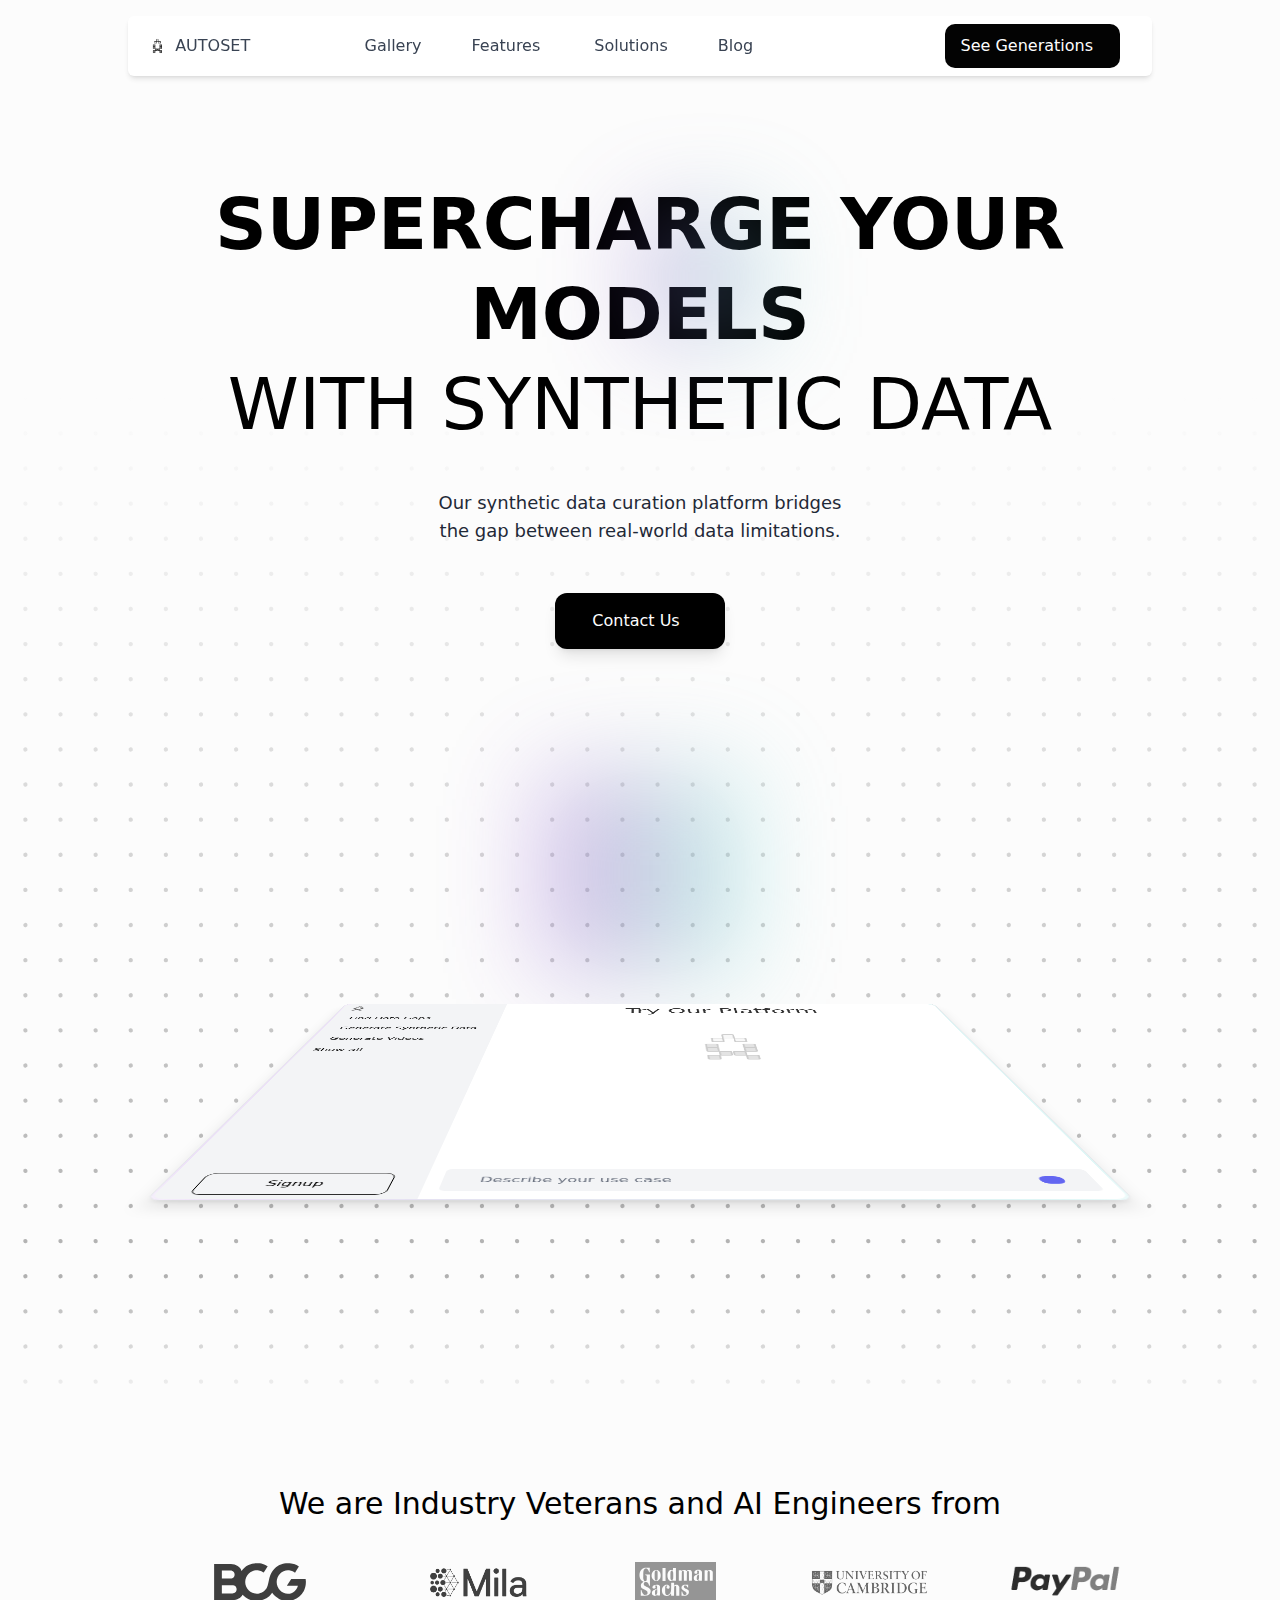
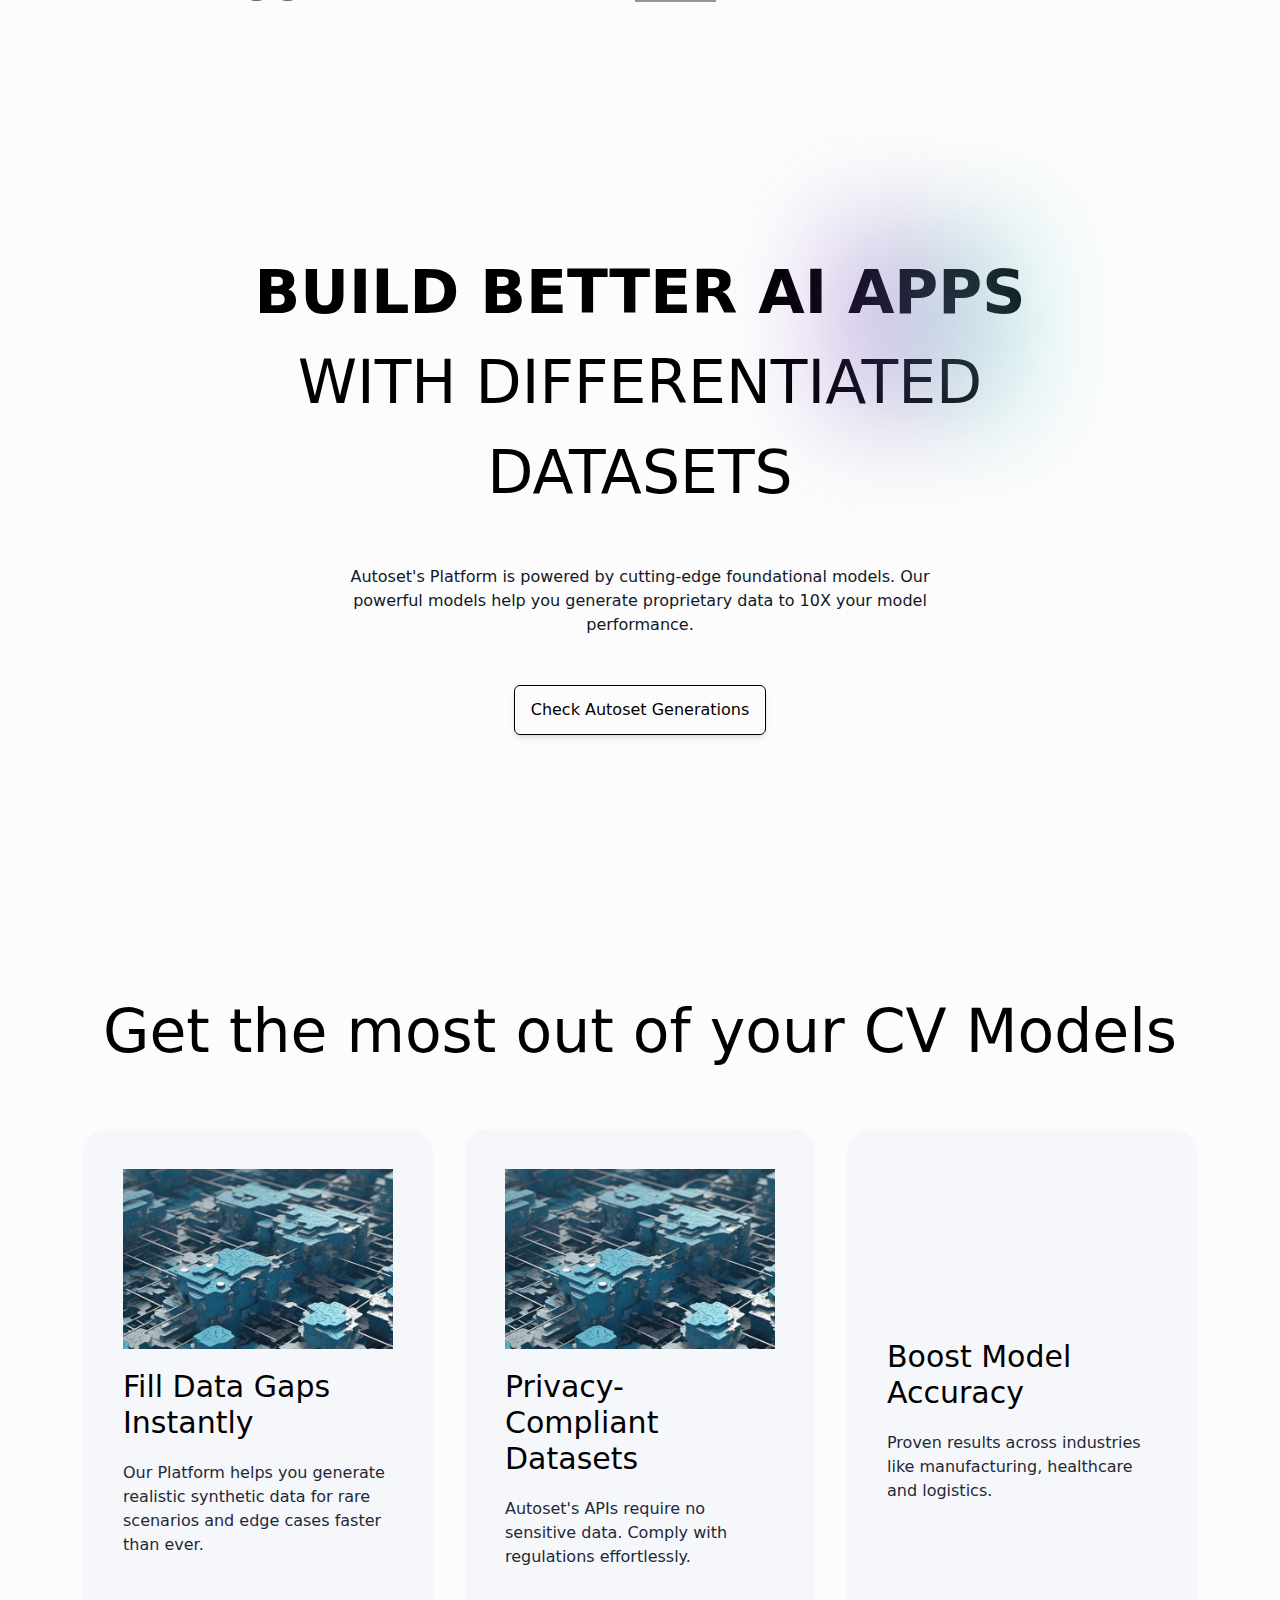
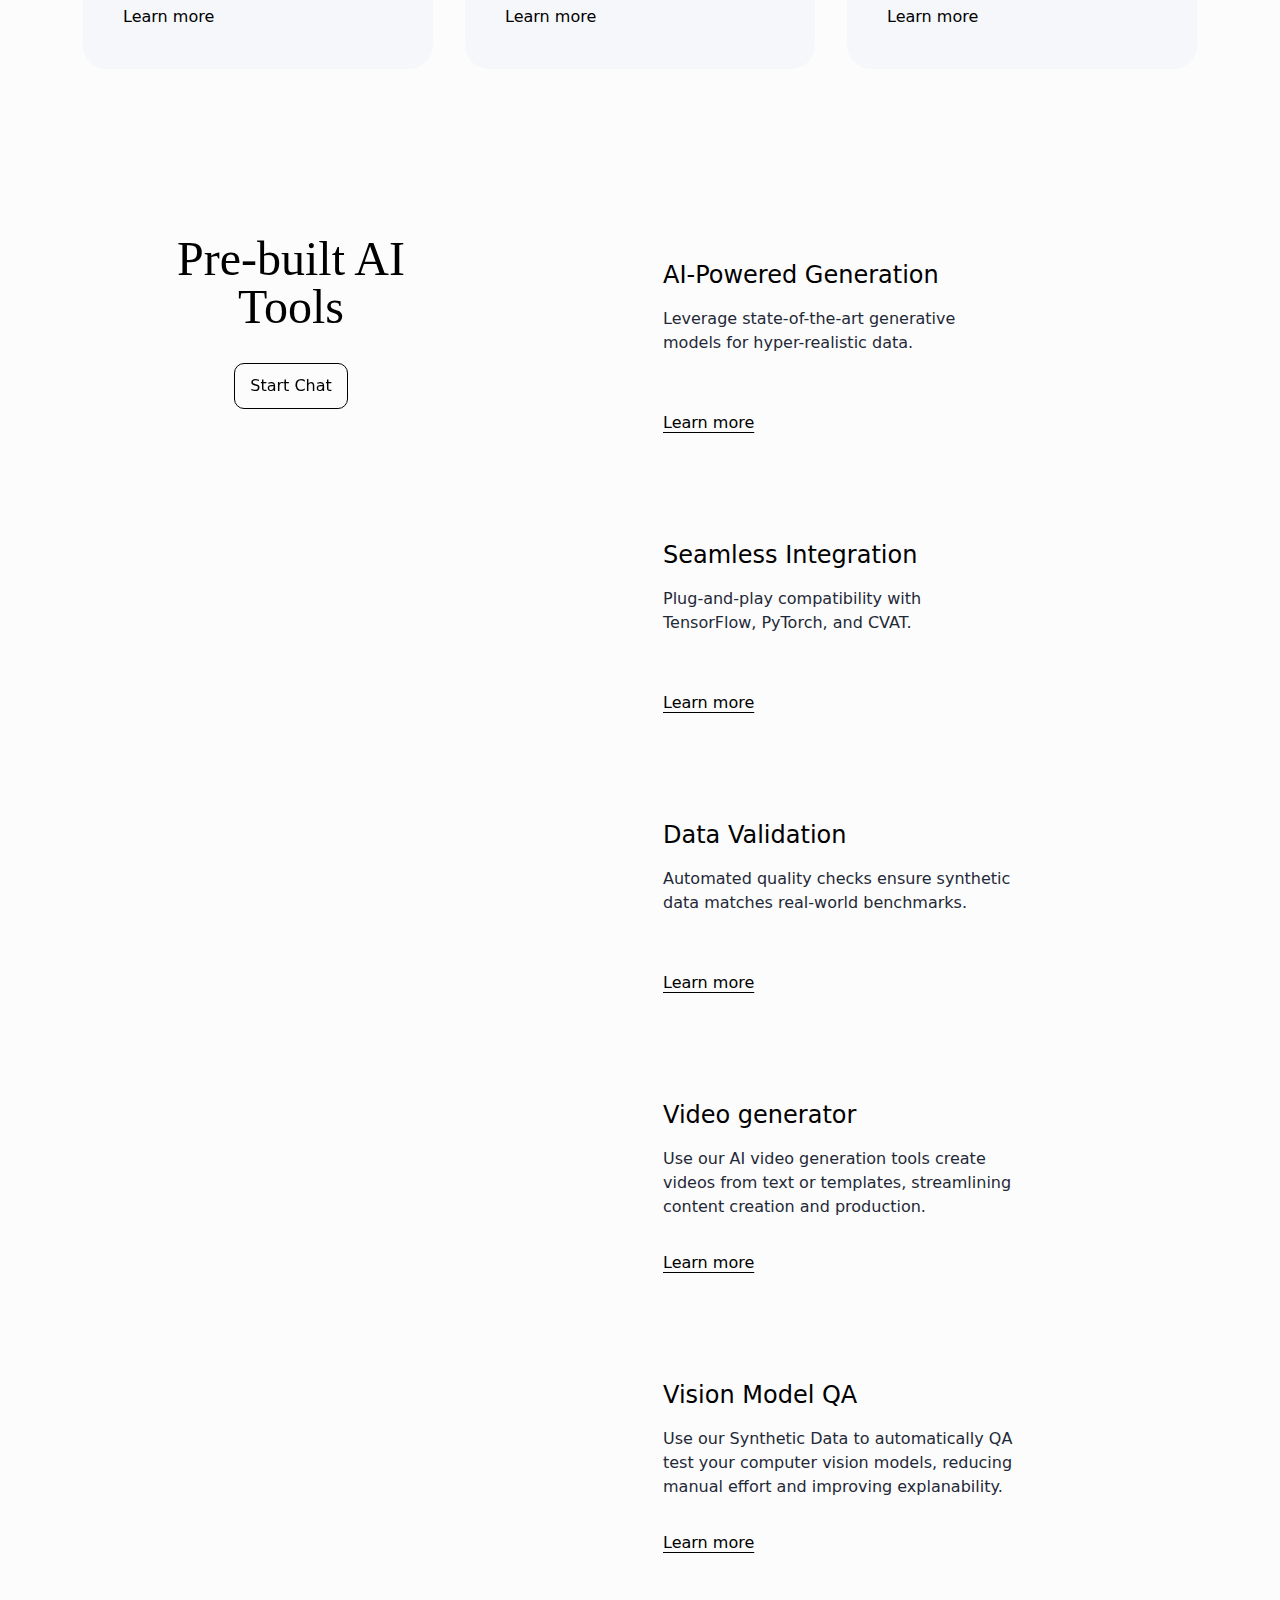
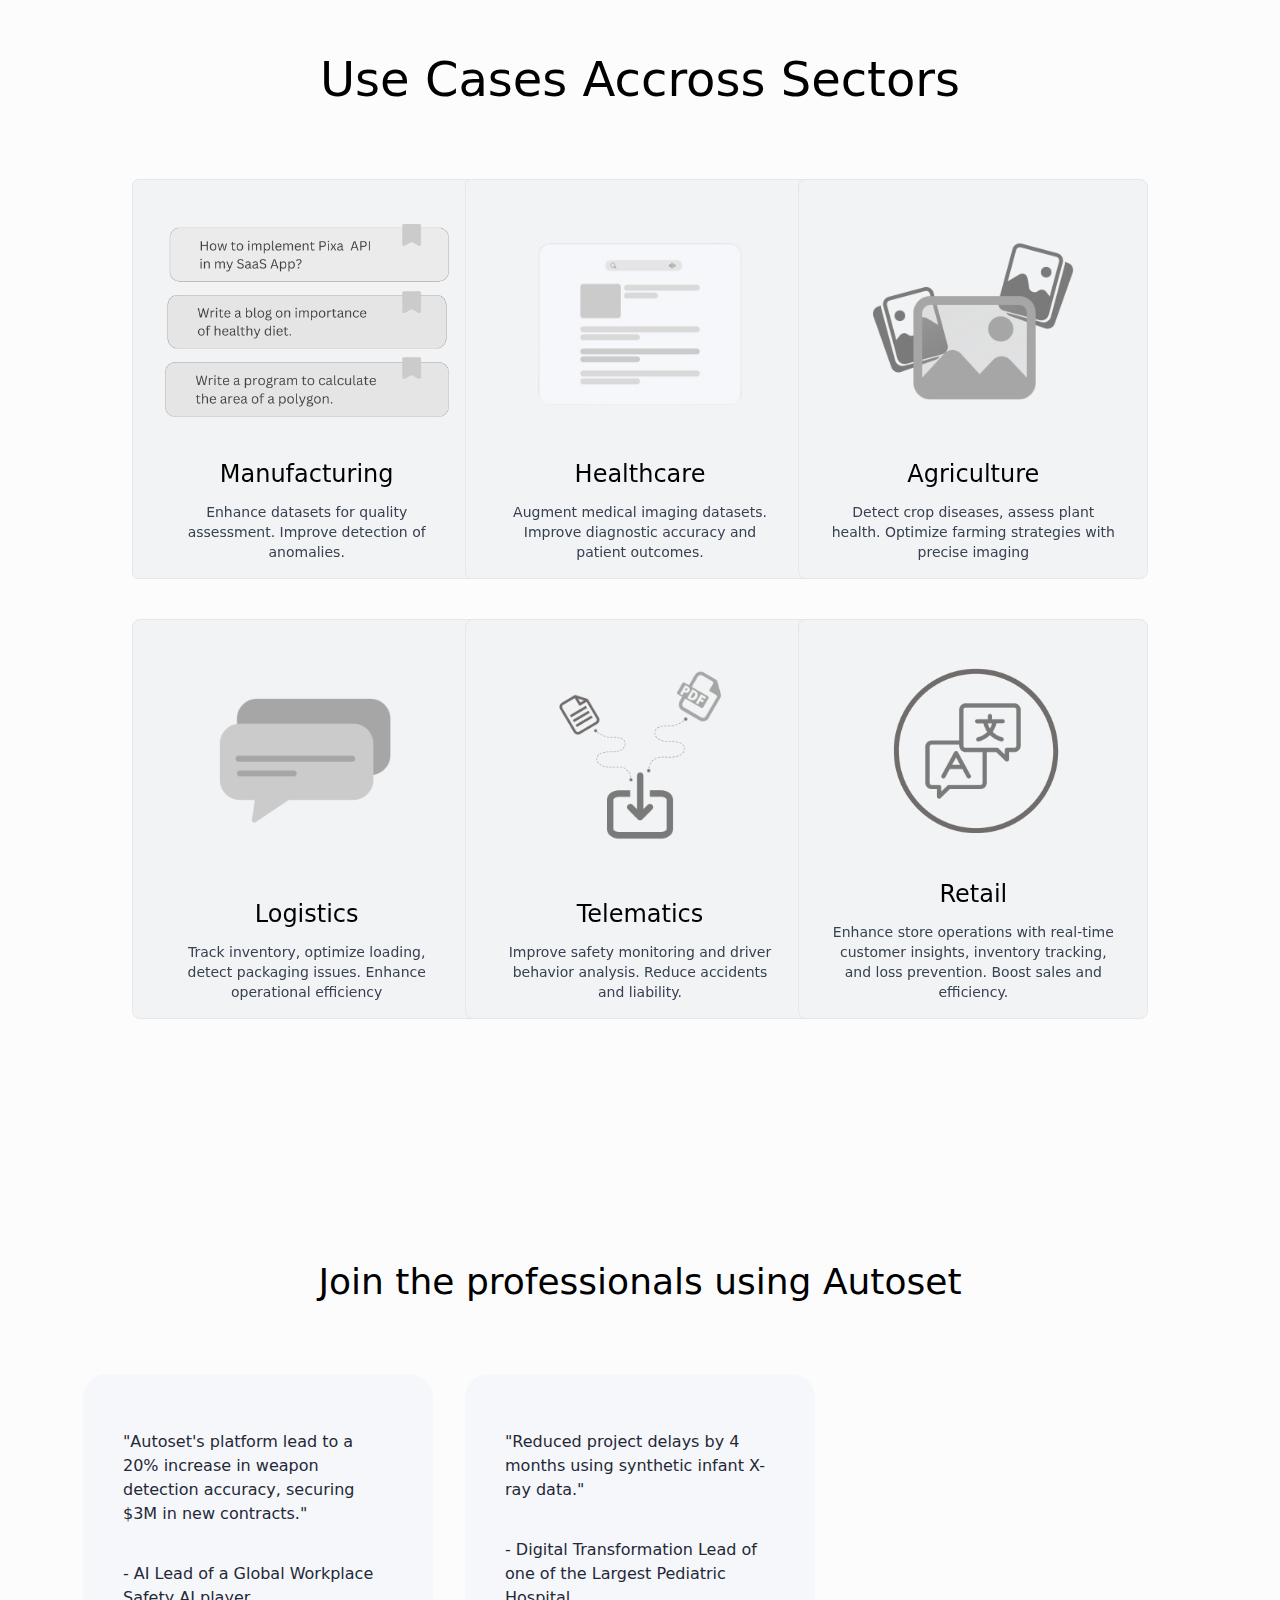
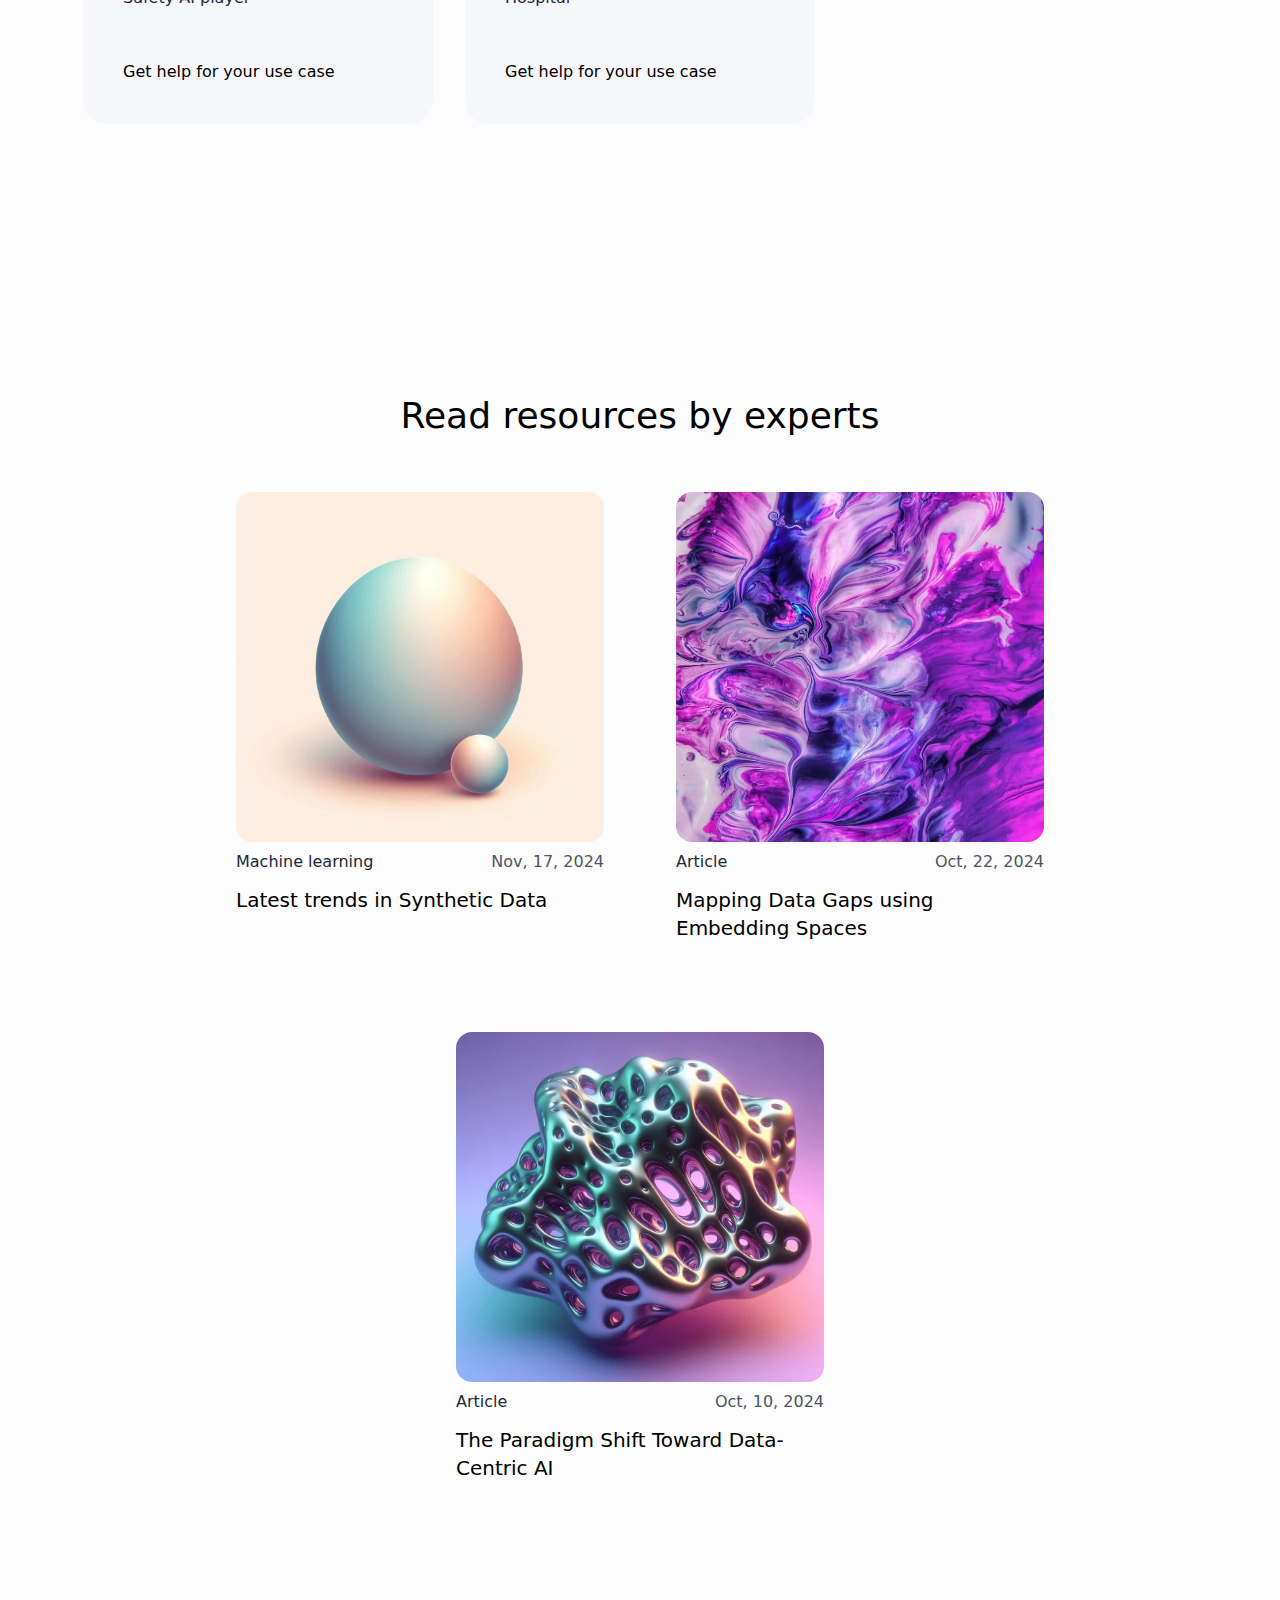
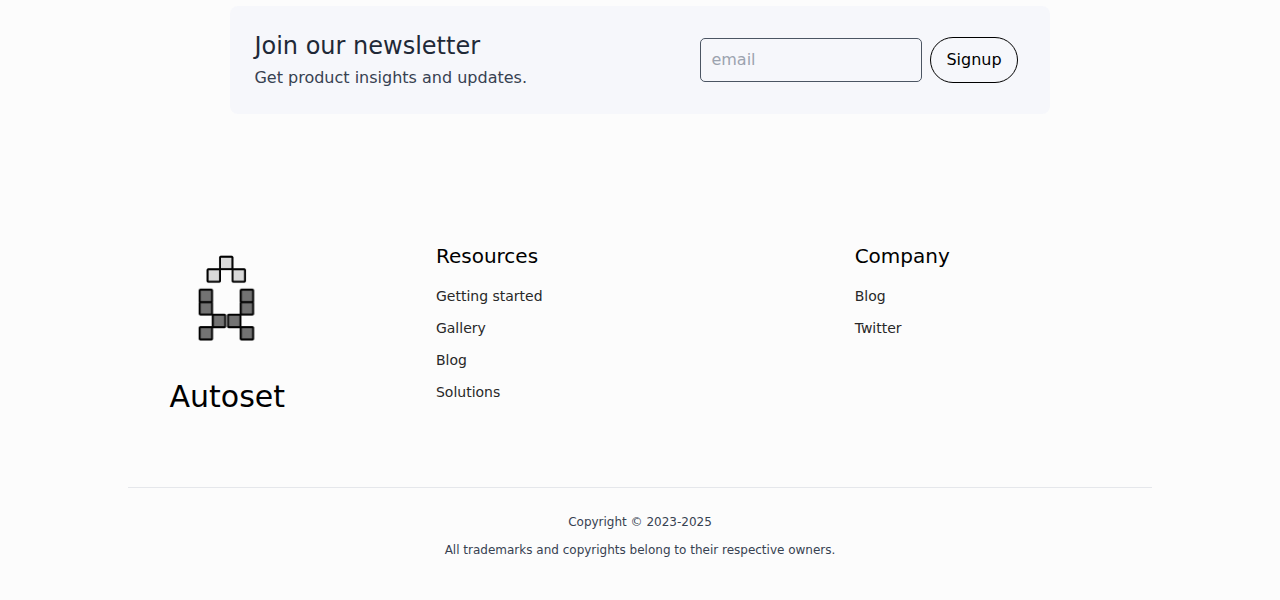
==== commit be72a42a: "iter-2" ====
--- a/index.html
+++ b/index.html
@@ -171,11 +171,11 @@
                     </button>
                     <a
                         href="./gallery.html"
-                        aria-label="Try Autoset"
+                        aria-label="See Generations"
                         class="btn tw-flex tw-gap-3 tw-px-3 tw-py-2 tw-transition-transform 
                                     tw-duration-[0.3s] hover:tw-translate-x-2"
                     >
-                        <span>Try Autoset</span>
+                        <span>See Generations</span>
                         <i class="bi bi-arrow-right"></i>
                     </a>
                 </div>
@@ -328,9 +328,6 @@
 
                                 <div class="tw-min-w-[250px] max-lg:tw-hidden tw-p-2 tw-gap-2 tw-flex tw-flex-col tw-bg-gray-100 
                                             dark:tw-bg-[#171717] tw-h-full">
-                                    <!-- <h3 class="tw-text-xl tw-uppercase">
-                                        Pixa
-                                    </h3> -->
                                     <div class="tw-h-[30px] tw-w-fit tw-max-w-[100px]">
                                         <img
                                             src="./assets/logo/logo.png"
@@ -375,7 +372,7 @@
 
                                 </div>
 
-                                <div class="tw-flex tw-w-full tw-p-4 tw-bg-white dark:tw-bg-black tw-h-full tw-flex-col" id="pixa-playground">
+                                <div class="tw-flex tw-w-full tw-p-4 tw-bg-white dark:tw-bg-black tw-h-full tw-flex-col" id="autoset-playground">
                                     <div class="tw-relative tw-w-full tw-flex tw-place-content-center tw-h-full">
                                         <div class="tw-absolute tw-top-[20%] max-lg:tw-top-[30%] tw-left-1/2 tw--translate-x-1/2  tw-w-[150px] tw-h-[150px]">
                                             <img src="./assets/logo/logo.png" class="tw-w-full tw-h-full dark:tw-invert tw-object-contain tw-opacity-20"
@@ -610,28 +607,6 @@
                             </a>
                         </div>
                     </div>
-                    
-                    <!-- <div class="reveal-up tw-w-full md:tw-h-[350px] max-md:tw-min-h-[350px] tw-flex">
-                        <a href="#" class=" tw-relative tw-p-10 tw-transition-all tw-duration-300 tw-group/card  tw-gap-5 tw-flex 
-                            max-md:tw-flex-col tw-w-full tw-h-full  tw-bg-[#f6f7fb] dark:tw-bg-[#171717] tw-rounded-3xl 
-                            hover:tw-scale-[1.02]">
-                            <div class="tw-text-6xl tw-overflow-hidden tw-rounded-xl tw-w-full tw-h-full max-md:tw-h-[180px]">
-                                <img src="./assets/images/home/ai-models.png" class="tw-w-full tw-object-contain tw-h-full" 
-                                    alt="AI models">
-                            </div>
-                            <div class="tw-flex tw-flex-col tw-gap-4">
-                                <h2 class="tw-text-3xl max-md:tw-text-2xl tw-font-medium">Multiple AI models</h2>
-                                <p class="tw-leading-normal tw-text-gray-800 dark:tw-text-gray-200">
-                                    Pixa supports various AI models, including ChatGPT, Gemini, Claude, Mistral and more, providing a range of advanced capabilities for various language and creative tasks.
-                                </p>
-                                <div class="tw-flex tw-items-center tw-gap-2 tw-mt-auto">
-                                    <span>Learn more</span>
-                                    <i class="bi bi-arrow-right tw-transform tw-transition-transform tw-duration-300 group-hover/card:tw-translate-x-2"></i>
-                                </div>
-                            </div>
-                        </a>
-                    </div> -->
-
                 </div>
             </div>
         </section>
@@ -1061,7 +1036,7 @@
                     <div class="max-xl:tw-flex max-xl:tw-flex-col tw-place-items-center tw-grid tw-grid-cols-3 tw-gap-8 
                                 tw-place-content-center tw-auto-rows-auto">
                         <div class="reveal-up tw-w-[350px] tw-h-[350px] tw-flex max-md:tw-w-full">
-                            <a href="#" class=" tw-relative tw-p-10 tw-transition-all tw-duration-300 tw-group/card  tw-gap-5 tw-flex 
+                            <a href="https://calendly.com/gsaicharan-2k1/30-min-chat?month=2025-03" class=" tw-relative tw-p-10 tw-transition-all tw-duration-300 tw-group/card  tw-gap-5 tw-flex 
                                 tw-flex-col tw-w-full tw-h-full  tw-bg-[#f6f7fb] dark:tw-bg-[#171717] tw-rounded-3xl 
                                 hover:tw-scale-[1.02]">
                                 <p class="tw-mt-4 tw-text-gray-800 dark:tw-text-gray-200">
@@ -1071,7 +1046,7 @@
                                     - AI Lead of a Global Workplace Safety AI player
                                 </p>
                                 <div class="tw-flex tw-items-center tw-gap-2 tw-mt-auto">
-                                    <span>Read the full case study</span>
+                                    <span>Get help for your use case</span>
                                     <i class="bi bi-arrow-right tw-transform tw-transition-transform tw-duration-300 group-hover/card:tw-translate-x-2"></i>
                                 </div>
                             </a>
@@ -1079,7 +1054,7 @@
 
                         
                         <div class="reveal-up tw-w-[350px] tw-h-[350px] tw-flex max-md:tw-w-full">
-                            <a href="#" class=" tw-relative tw-p-10 tw-transition-all tw-duration-300 tw-group/card  tw-gap-5 tw-flex 
+                            <a href="https://calendly.com/gsaicharan-2k1/30-min-chat?month=2025-03" class=" tw-relative tw-p-10 tw-transition-all tw-duration-300 tw-group/card  tw-gap-5 tw-flex 
                                 tw-flex-col tw-w-full tw-h-full  tw-bg-[#f6f7fb] dark:tw-bg-[#171717] tw-rounded-3xl 
                                 hover:tw-scale-[1.02]">
                                 <p class="tw-mt-4 tw-text-gray-800 dark:tw-text-gray-200">
@@ -1089,7 +1064,7 @@
                                     - Digital Transformation Lead of one of the Largest Pediatric Hospital
                                 </p>
                                 <div class="tw-flex tw-items-center tw-gap-2 tw-mt-auto">
-                                    <span>Read the full case study</span>
+                                    <span>Get help for your use case</span>
                                     <i class="bi bi-arrow-right tw-transform tw-transition-transform tw-duration-300 group-hover/card:tw-translate-x-2"></i>
                                 </div>
                             </a>
@@ -1370,110 +1345,6 @@
             </div>
         </section>
 
-        <!-- <section
-            class="tw-relative tw-flex tw-w-full tw-flex-col tw-place-content-center tw-place-items-center tw-gap-[10%] tw-p-[5%] tw-px-[10%]"
-        >   
-
-
-            <h3
-                class="tw-text-4xl tw-font-medium max-md:tw-text-2xl"
-            >
-                Faq
-            </h3>
-            <div
-                class="tw-mt-5 tw-flex tw-min-h-[300px] tw-w-full tw-max-w-[850px] tw-flex-col tw-gap-4"
-            >
-                <div
-                    class="faq tw-w-full"
-                >
-                    <h4
-                        class="faq-accordion tw-flex tw-w-full tw-select-none tw-text-xl max-md:tw-text-lg"
-                    >
-                        <span>What's Pixa playground?</span>
-                        <i class="bi bi-plus tw-text-xl tw-origin-center tw-duration-300 tw-transition-transform 
-                                    tw-ml-auto tw-font-semibold"></i>
-                    </h4>
-                    <div class="content max-lg:tw-text-sm">
-                        Pixa's playground is an integrated webapp to seamlessly test different LLM models such as GPT4, Claude,
-                        Gemini, etc.
-                    </div>
-                </div>
-                <hr>
-                <div
-                    class="faq tw-w-full"
-                >
-                    <h4
-                        class="faq-accordion tw-flex tw-w-full tw-select-none tw-text-xl max-md:tw-text-lg"
-                    >
-                        <span>What are LLM?</span>
-                        <i class="bi bi-plus tw-text-xl tw-origin-center tw-duration-300 tw-transition-transform 
-                                    tw-ml-auto tw-font-semibold"></i>
-                    </h4>
-                    <div class="content max-lg:tw-text-sm">
-                        LLM stands for "Large Language Model." It's a type of artificial intelligence model trained on vast amounts of text data to understand and generate human-like text. These models, like GPT-4, can perform various tasks, such as answering questions, generating content, translating languages, and more, by leveraging patterns learned from the data they were trained on.
-                    </div>
-                </div>
-                <hr>
-                <div
-                    class="faq tw-w-full"
-                >
-                    <h4
-                        class="faq-accordion tw-flex tw-w-full tw-select-none tw-text-xl max-md:tw-text-lg"
-                    >
-                        <span>Where can I test different AI models?</span>
-                        <i class="bi bi-plus tw-text-xl tw-origin-center tw-duration-300 tw-transition-transform 
-                                    tw-ml-auto tw-font-semibold"></i>
-                    </h4>
-                    <div class="content max-lg:tw-text-sm">
-                        You can use Pixa's AI Playground to test different models, including
-                        GPT4, Claude, Perplexity and more. 
-                    </div>
-                </div>
-                <hr>
-
-                <div
-                    class="faq tw-w-full"
-                >
-                    <h4
-                        class="faq-accordion tw-flex tw-w-full tw-select-none tw-text-xl max-md:tw-text-lg"
-                    >
-                        <span>Is Pixa Free to use?</span>
-                        <i class="bi bi-plus tw-text-xl tw-origin-center tw-duration-300 tw-transition-transform 
-                                    tw-ml-auto tw-font-semibold"></i>
-                    </h4>
-                    <div class="content max-lg:tw-text-sm">
-                        You can start using Pixa for free, and later upgrade your plan to access all its features.
-                    </div>
-                </div>
-                <hr>
-                
-            </div>
-            <div class="purple-bg-grad max-md:tw-hidden reveal-up tw-absolute tw-bottom-14 tw-right-[20%] 
-                                 tw-h-[150px] tw-w-[150px] tw-rounded-full"
-                ></div>
-           
-        </section>
-
-        <section
-            class="tw-relative tw-flex tw-p-2  tw-w-full tw-min-h-[60vh]  tw-flex-col tw-place-content-center tw-place-items-center tw-overflow-hidden"
-        >   
-             <div class="reveal-up tw-w-full tw-h-full tw-min-h-[450px] max-lg:tw-max-w-full tw-rounded-md lg:tw-py-[5%] tw-bg-[#f6f7fb] dark:tw-bg-[#171717] tw-place-content-center tw-items-center 
-                        tw-flex tw-flex-col tw-max-w-[80%] tw-gap-4 tw-p-4">
-               
-                <h3 class="reveal-up tw-text-5xl tw-font-medium max-md:tw-text-3xl tw-text-center tw-leading-normal">
-                    Access and compare multiple AI models 
-                </h3>
-              
-                <div class="tw-mt-8 tw-relative tw-flex max-lg:tw-flex-col tw-gap-5">
-
-                    <a href="#" class="btn  reveal-up !tw-rounded-full !tw-p-4 tw-font-medium">
-                        Launch Playground
-                    </a>
-                </div>
-
-            </div>
-        </section> -->
-
         <section
             class="tw-flex tw-w-full tw-flex-col tw-place-content-center tw-place-items-center tw-gap-[10%] tw-p-[5%] tw-px-[10%] max-md:tw-px-2"
         >
@@ -1523,26 +1394,20 @@
                             class="tw-max-w-[120px] dark:tw-invert"
                         />
                         <div class="tw-max-w-[120px] tw-text-center tw-text-3xl tw-h-fit">
-                            PIXA
+                            Autoset
                         </div>
                     </a>
                     <!-- <div class="tw-mt-3 tw-text-lg tw-font-semibold">Follow us</div> -->
                     <div class="tw-flex tw-gap-4 tw-text-lg">
                         <a
-                            href="https://github.com/PaulleDemon/"
-                            aria-label="Github"
-                        >
-                            <i class="bi bi-github"></i>
-                        </a>
-                        <a
-                            href="https://twitter.com/pauls_freeman"
+                            href="https://x.com/AutosetDev"
                             aria-label="Twitter"
                         >
                             <i class="bi bi-twitter"></i>
                         </a>
                       
                         <a
-                            href="https://www.linkedin.com/"
+                            href="https://www.linkedin.com/company/autoset/"
                             aria-label="Linkedin"
                         >
                             <i class="bi bi-linkedin"></i>
@@ -1556,33 +1421,29 @@
                         <h2 class="tw-text-xl">Resources</h2>
                         <div class="tw-flex tw-flex-col tw-gap-3">
                             <a href="#" class="footer-link">Getting started</a>
-                            <a href="#" class="footer-link">API Docs</a>
-                            <a href="#" class="footer-link">API Endpoints</a>
-                            <a href="#" class="footer-link">Health status</a>
-                            <a href="#" class="footer-link">Pricing</a>
-                        </div>
+                            <a href="./gallery.html" class="footer-link">Gallery</a>
+                            <a href="#blog" class="footer-link">Blog</a>
+                            <a href="#solutions" class="footer-link">Solutions</a>
+                        </div>    
                     </div>
 
 
                     <div class="tw-flex tw-h-full tw-w-[200px] tw-flex-col tw-gap-4">
                         <h2 class="tw-text-xl">Company</h2>
                         <div class="tw-flex tw-flex-col tw-gap-3">
-                            <a href="#" class="footer-link">Support channels</a>
-                            <a href="#" class="footer-link">Systems</a>
-                            <a href="#" class="footer-link">Blog</a>
-                            <a href="https://twitter.com/pauls_freeman" class="footer-link">Twitter</a>
-                            <a href="https://github.com/PaulleDemon" class="footer-link">Github</a>
-                        </div>
-                    </div>
-
-                    <div class="tw-flex tw-h-full tw-w-[200px] tw-flex-col tw-gap-4">
+                            <a href="#blog" class="footer-link">Blog</a>
+                            <a href="https://x.com/AutosetDev" class="footer-link">Twitter</a>
+                        </div>
+                    </div>
+
+                    <!-- <div class="tw-flex tw-h-full tw-w-[200px] tw-flex-col tw-gap-4">
                         <h2 class="tw-text-xl">Legal</h2>
                         <div class="tw-flex tw-flex-col tw-gap-3">
                             <a href="#" class="footer-link">Terms of service</a>
                             <a href="#" class="footer-link">Privacy Policy</a>
                             <a href="#" class="footer-link">DCMA - Content Takedown</a>
                         </div>
-                    </div>
+                    </div> -->
                 </div>
             </div>
 
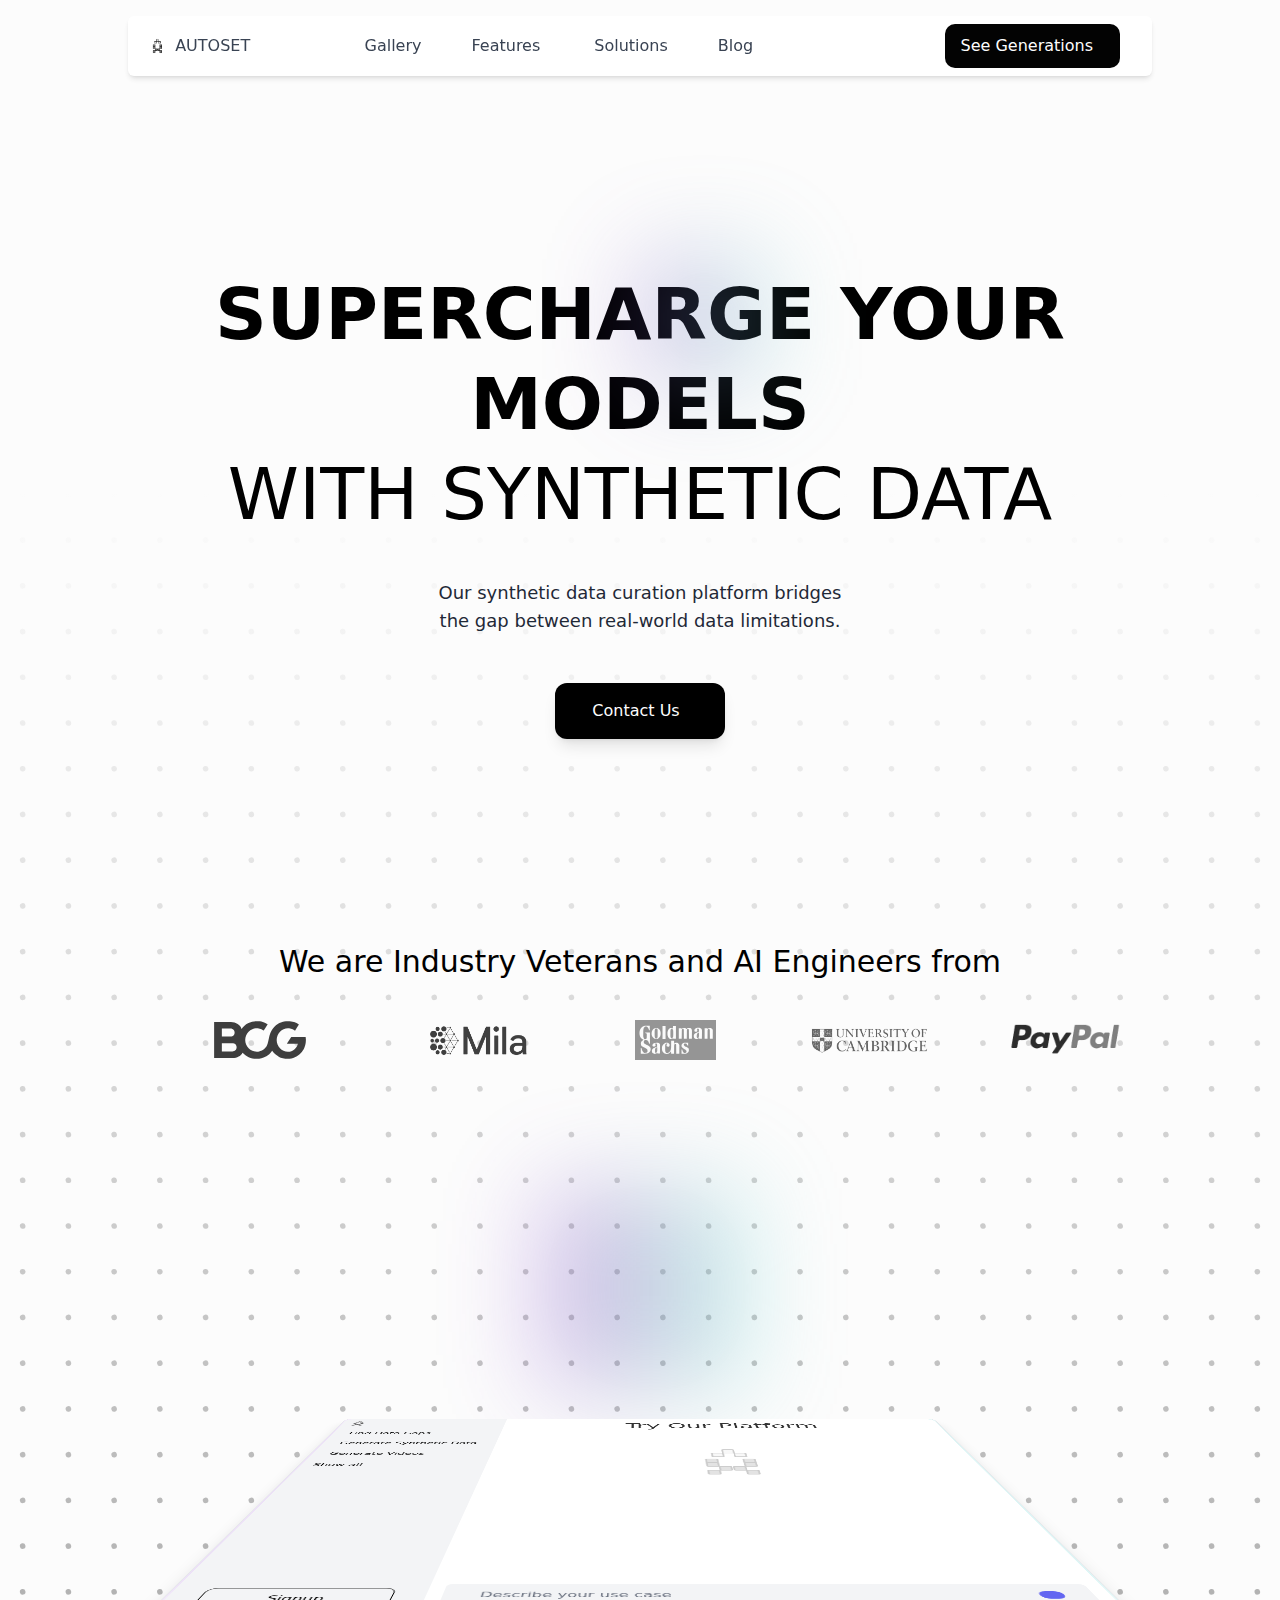
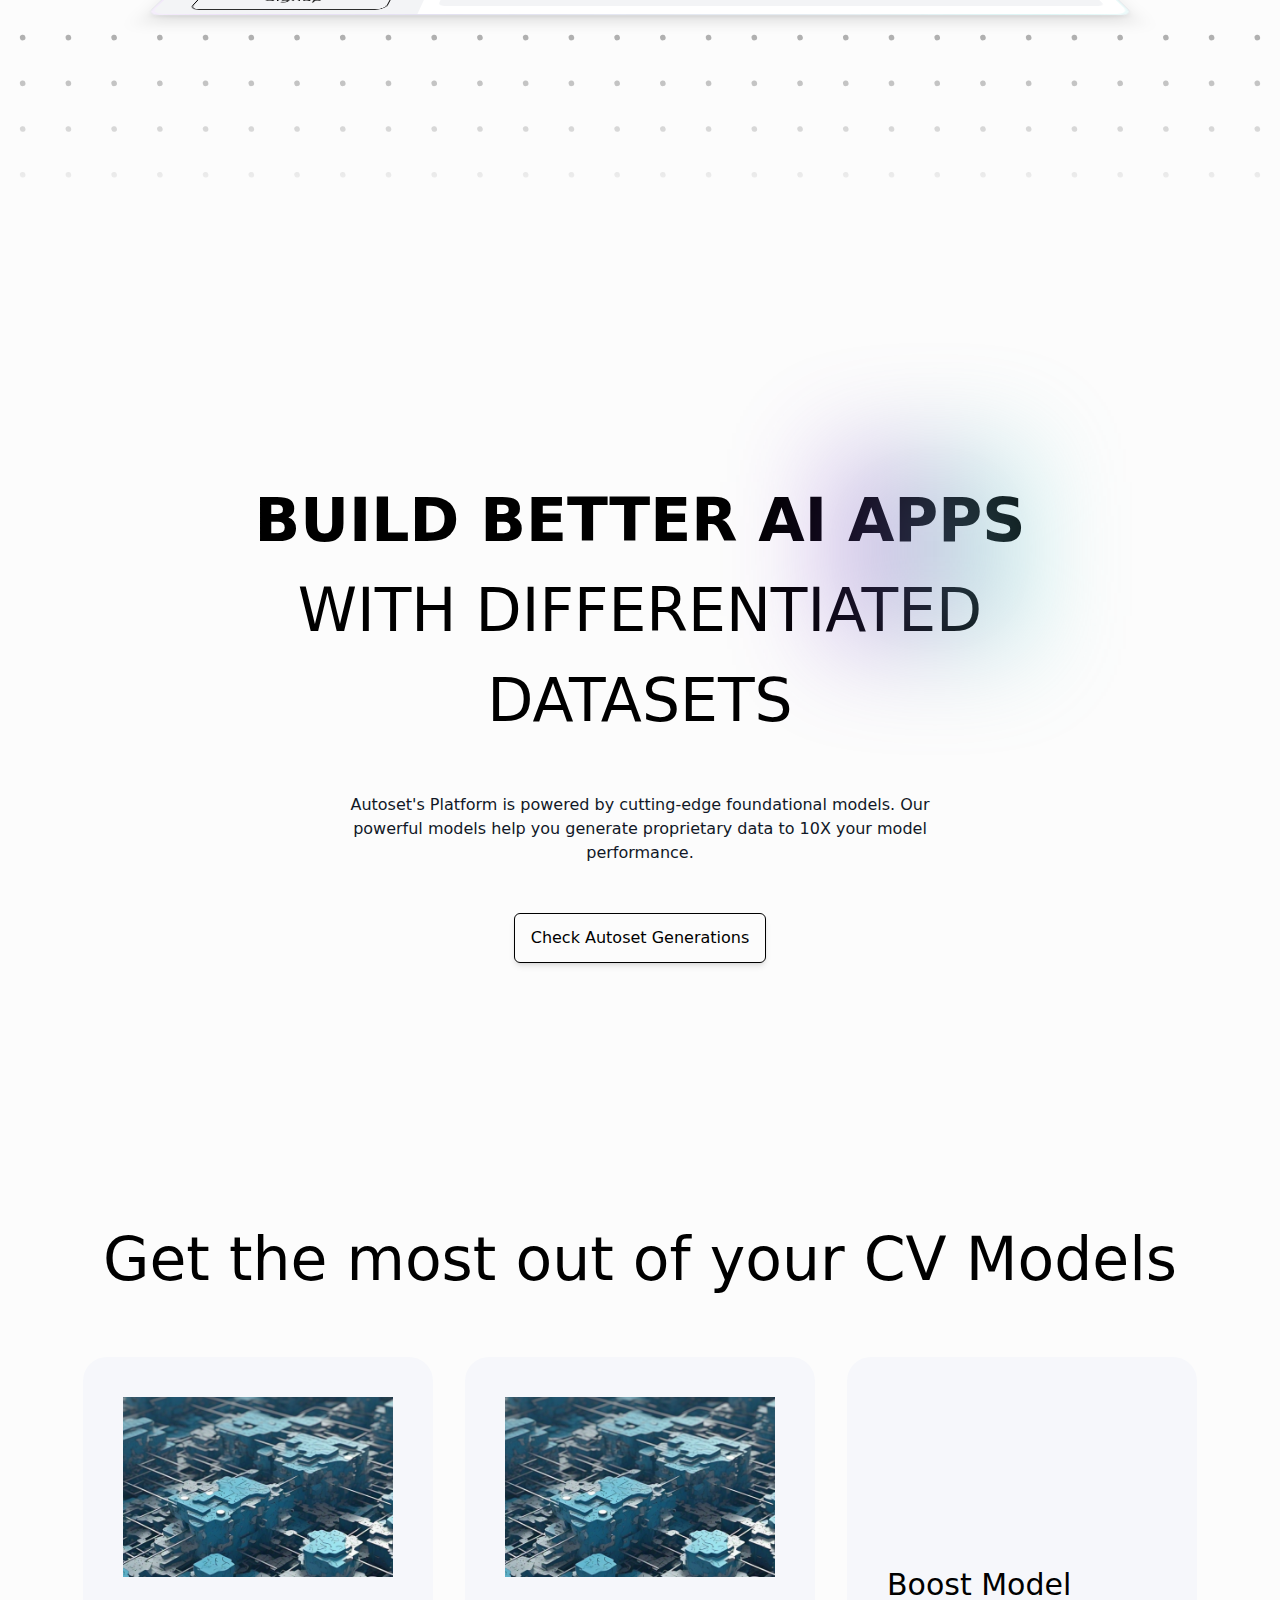
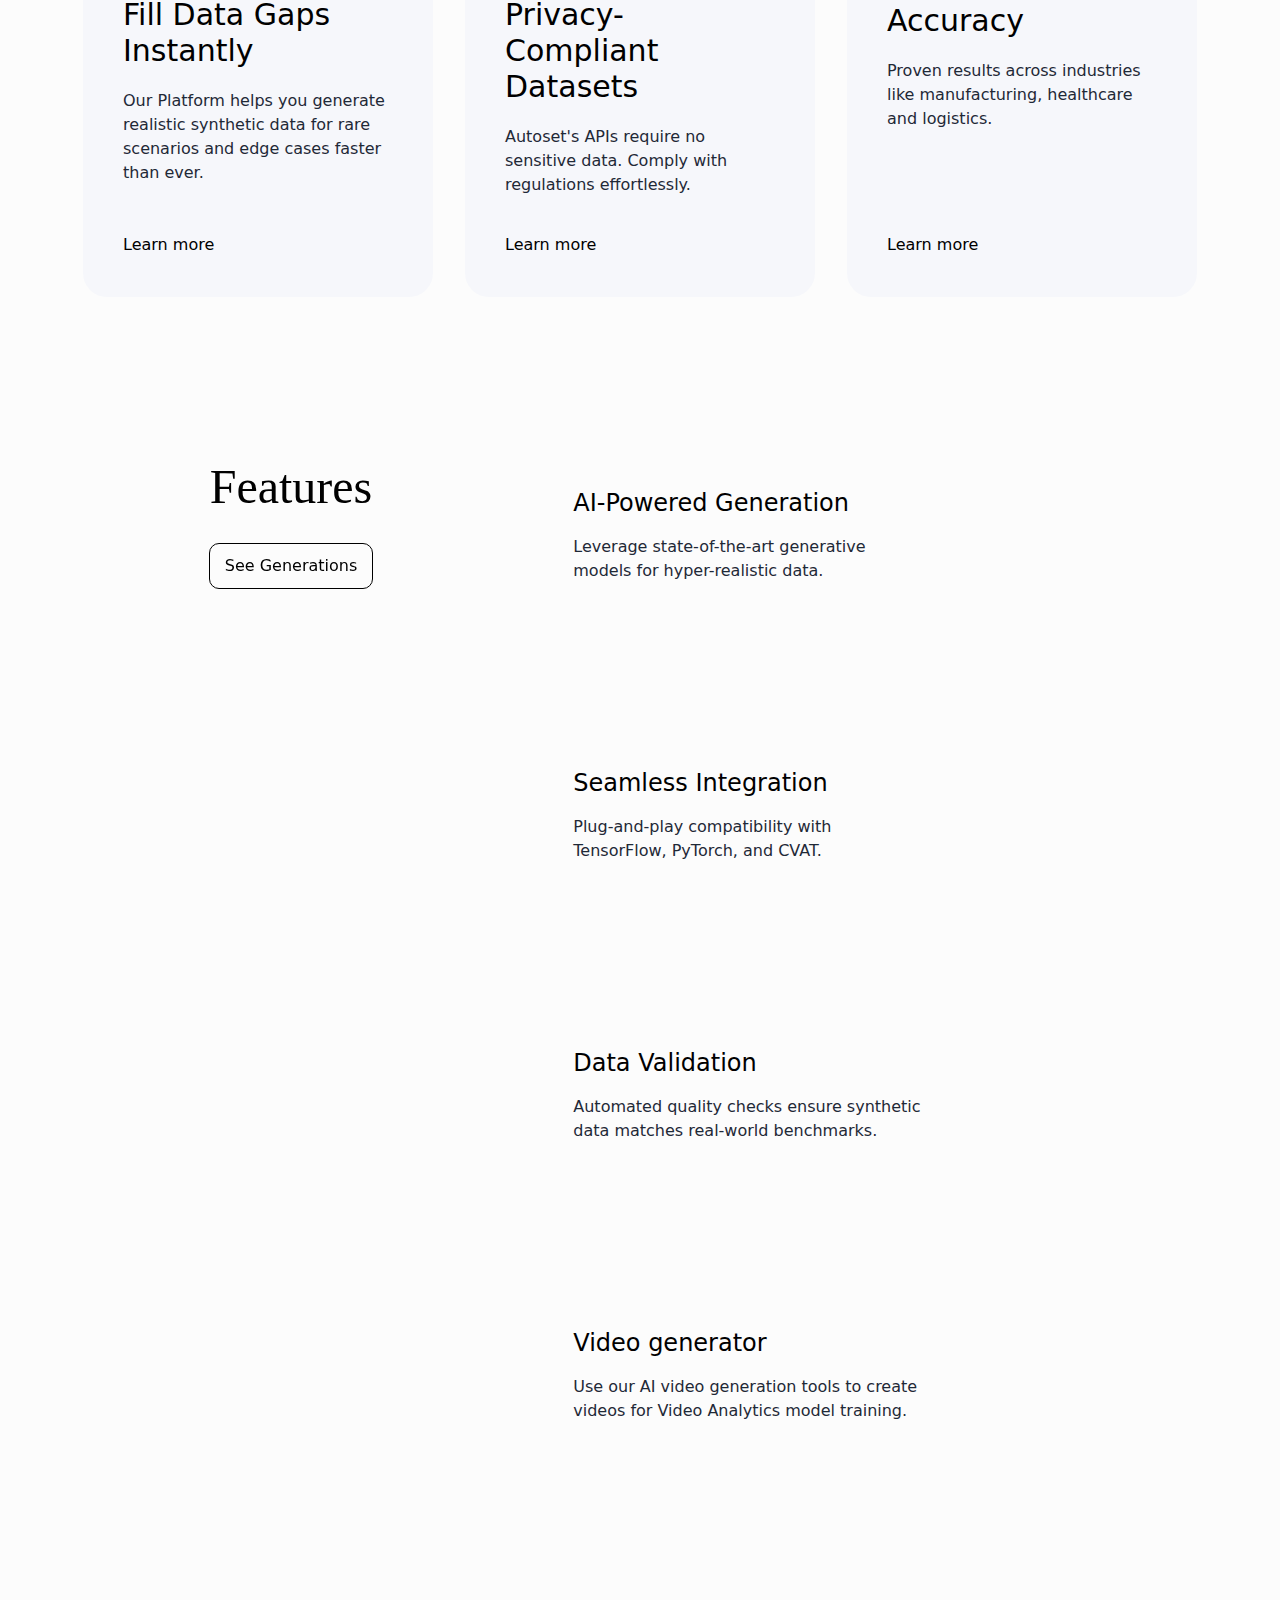
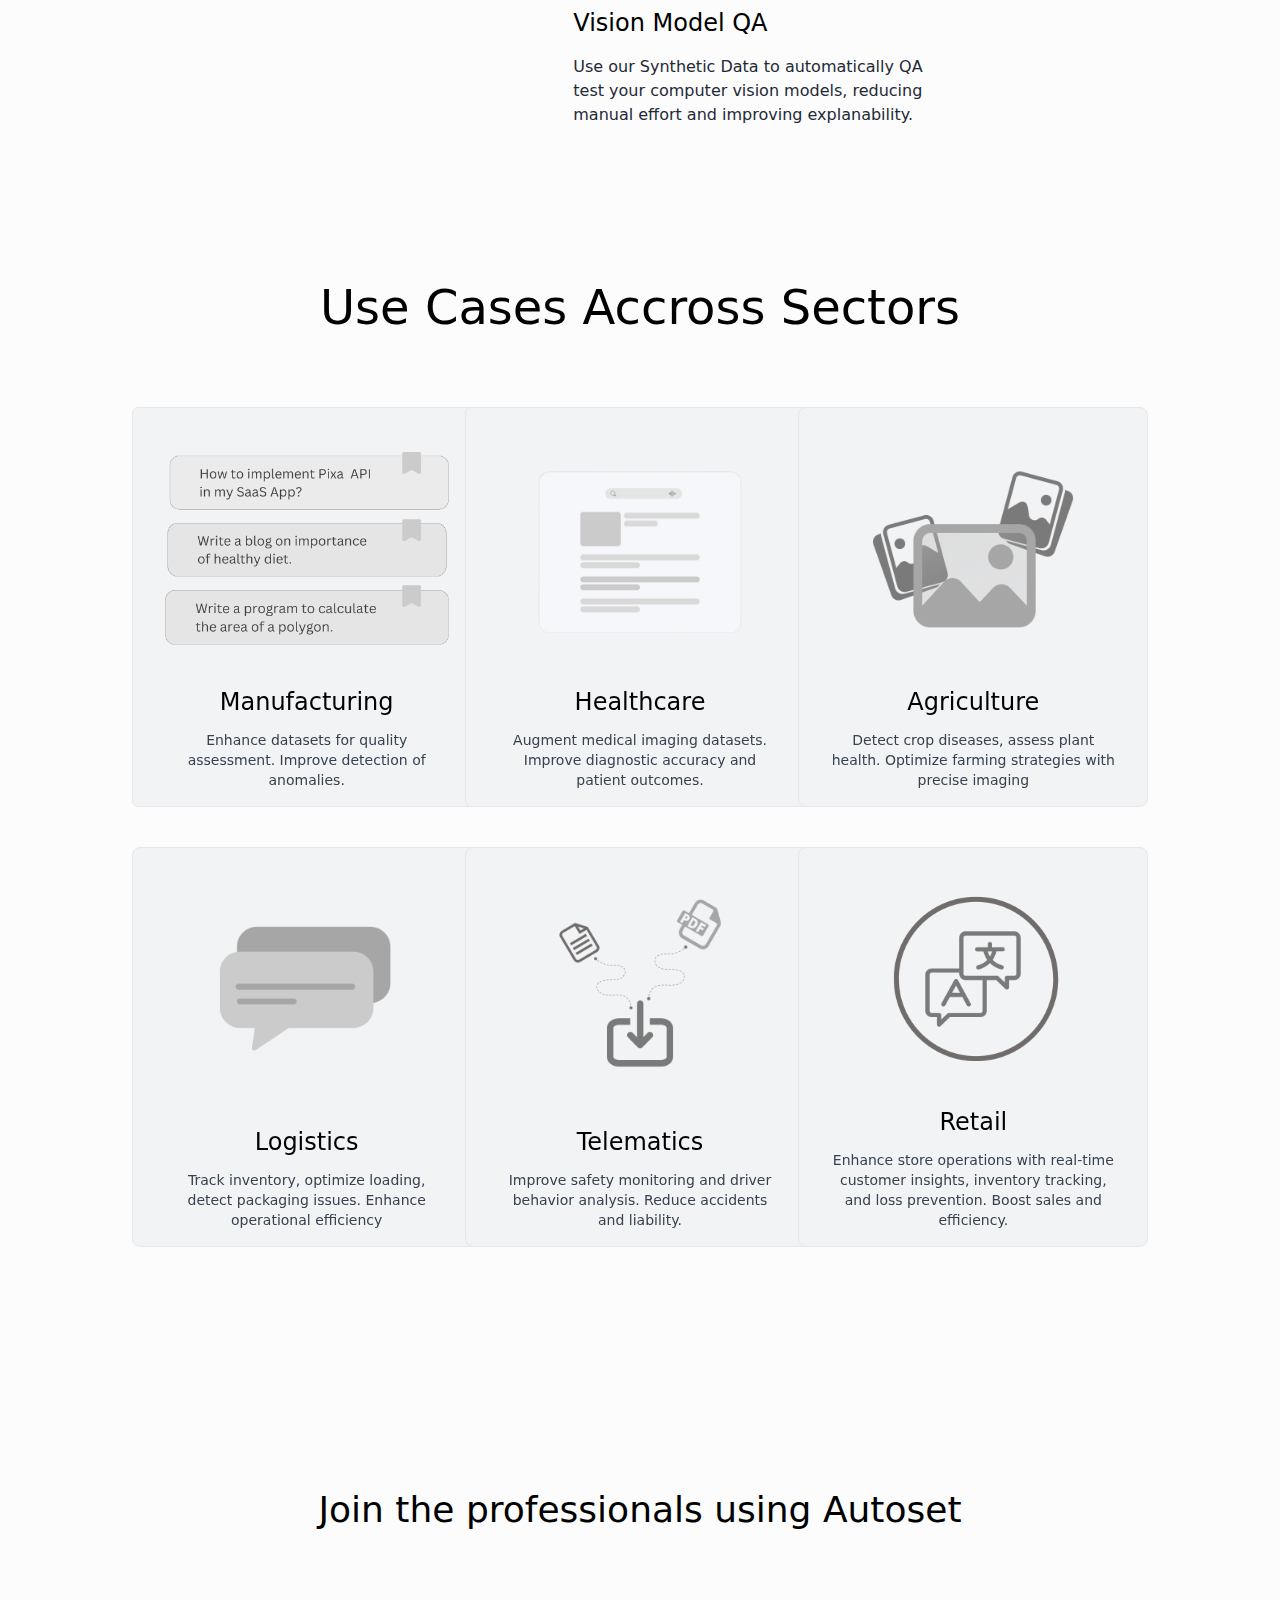
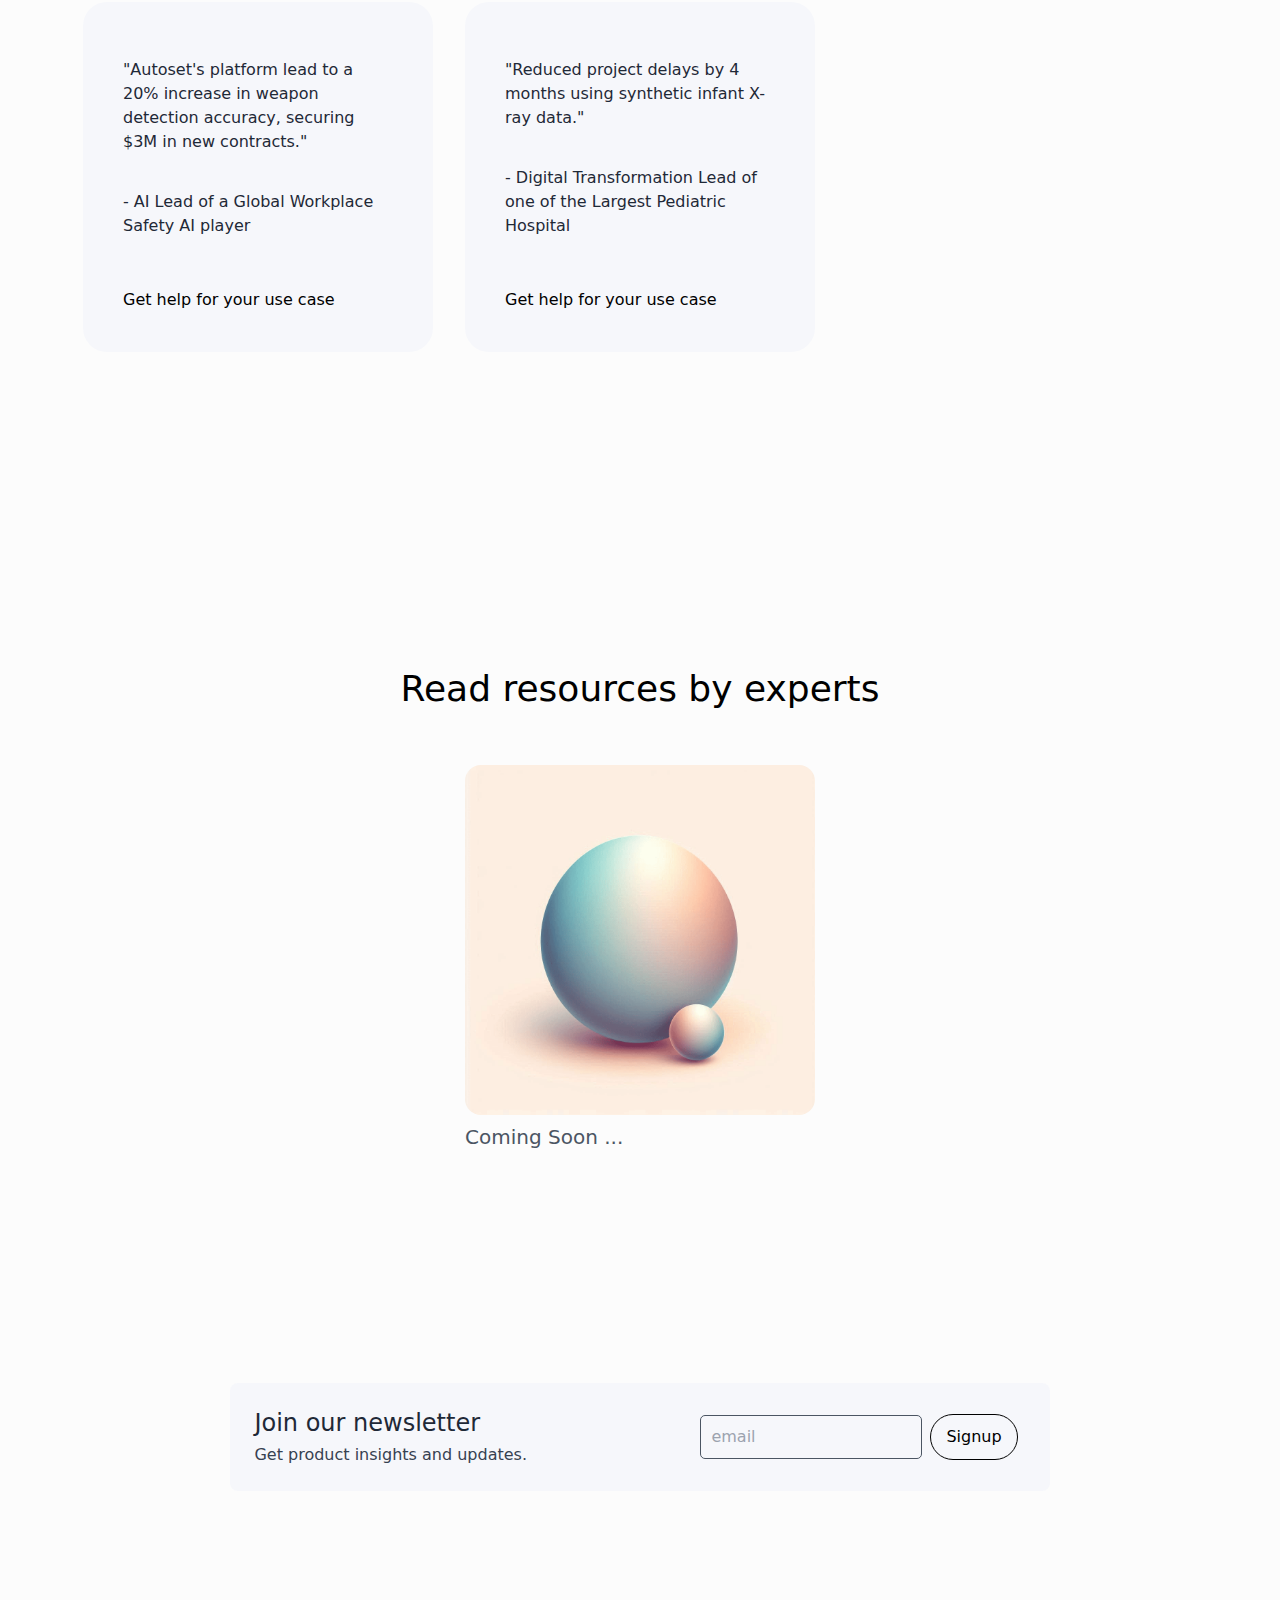
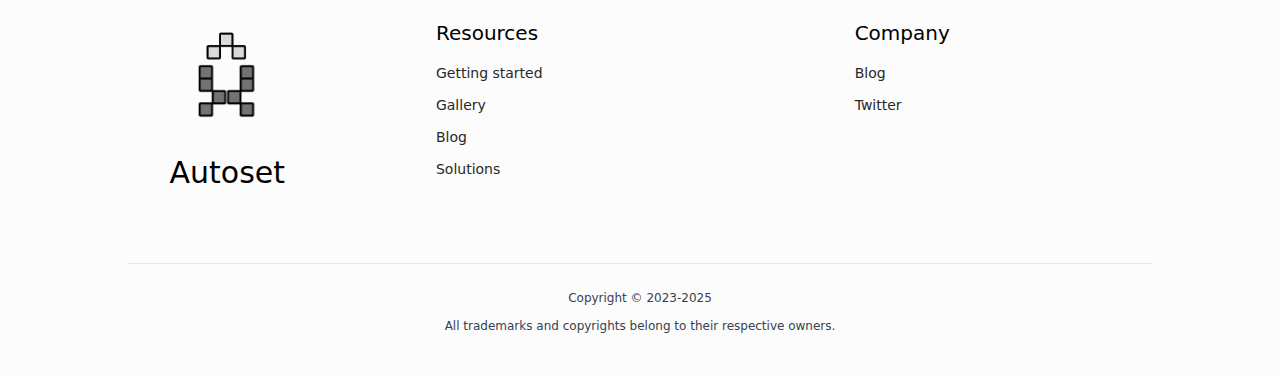
==== commit 5a12dc32: "iter-2" ====
--- a/index.html
+++ b/index.html
@@ -126,7 +126,7 @@
                                         <div class="tw-text-lg tw-text-black dark:tw-text-white tw-font-medium">
                                             Video generator
                                         </div>
-                                        <p class="">Use our AI video generation tools create videos from text or templates, streamlining content creation and production.</p>
+                                        <p class="">Use our AI video generation tools to create videos for Video Analytics model training.</p>
                                     </div> 
                                 </a>
 
@@ -141,18 +141,6 @@
                                         <p class="">Use our Synthetic Data to automatically QA test your computer vision models, reducing manual effort and improving explanability.</p>
                                     </div> 
                                 </a>
-
-                                <!-- <a class="header-links tw-flex tw-text-left tw-gap-4 !tw-p-4" href="#">
-                                    <div class="tw-font-semibold tw-text-3xl">
-                                        <i class="bi bi-translate"></i>
-                                    </div>
-                                    <div class="tw-flex tw-flex-col tw-gap-2">
-                                        <div class="tw-text-lg tw-text-black dark:tw-text-white tw-font-medium">
-                                            Multilingual
-                                        </div>
-                                        <p class="">Converse in multiple languages</p>
-                                    </div> 
-                                </a> -->
                             </div>           
                         </nav>
                     </div>
@@ -226,7 +214,7 @@
                 ></div> 
 
                 <div
-                    class="tw-flex tw-flex-col tw-min-h-[60vh] tw-place-content-center tw-items-center"
+                    class="tw-flex tw-flex-col tw-min-h-[80vh] tw-place-content-center tw-items-center"
                 >
                     <h2
                         class="reveal-up tw-text-center tw-text-7xl tw-font-semibold tw-uppercase tw-leading-[90px] max-lg:tw-text-4xl max-md:tw-leading-snug"
@@ -269,6 +257,85 @@
                         
                     </div>
                 </div>
+                <div height="250px"></div>
+
+                <section
+            class="tw-relative tw-flex tw-w-full tw-max-w-[100vw] tw-flex-col tw-place-content-center tw-place-items-center tw-overflow-hidden tw-p-8"
+        >
+            <h2 class="reveal-up tw-text-3xl max-md:tw-text-xl">
+                We are Industry Veterans and AI Engineers from
+            </h2>
+
+            <div class="reveal-up carousel-container">
+                <div
+                    class="carousel lg:w-place-content-center tw-mt-10 tw-flex tw-w-full tw-gap-5 max-md:tw-gap-2"
+                >
+                    <div class="carousel-img tw-h-[40px] tw-w-[200px]" style="height: 40px; width: 200x;">
+                        <img
+                            src="./assets/images/brand-logos/BCG.svg"
+                            alt="BCG"
+                            class="tw-object-contain tw-grayscale tw-transition-colors hover:tw-grayscale-0"
+                            srcset=""
+                            style="width: 100%; height: 100%;"
+                        />
+                    </div>
+                    <div class="carousel-img tw-h-[30px] tw-w-[150px]" style="height: 40px; width: 200x;">
+                        <img
+                            src="./assets/images/brand-logos/mila.png"
+                            alt="MILA"
+                            class="tw-object-contain tw-grayscale tw-transition-colors hover:tw-grayscale-0"
+                            srcset=""
+                            style="width: 100%; height: 100%;"
+                        />
+                    </div>
+                    <div class="carousel-img tw-h-[30px] tw-w-[150px]" style="height: 40px; width: 200x;">
+                        <img
+                            src="./assets/images/brand-logos/GS.svg"
+                            alt="Goldman Sachs"
+                            class="tw-object-contain tw-grayscale tw-transition-colors hover:tw-grayscale-0"
+                            srcset=""
+                            style="width: 100%; height: 100%;"
+                        />
+                    </div>
+                    <div class="carousel-img tw-h-[30px] tw-w-[150px]" style="height: 40px; width: 200x;">
+                        <img
+                            src="./assets/images/brand-logos/cambridge.png"
+                            alt="Cambridge"
+                            class="tw-object-contain tw-grayscale tw-transition-colors hover:tw-grayscale-0"
+                            srcset=""
+                            style="width: 100%; height: 100%;"
+                        />
+                    </div>
+                    <div class="carousel-img tw-h-[30px] tw-w-[150px]" style="height: 40px; width: 200x;">
+                        <img
+                            src="./assets/images/brand-logos/paypal.png"
+                            alt="Paypal"
+                            class="tw-object-contain tw-grayscale tw-transition-colors hover:tw-grayscale-0"
+                            srcset=""
+                            style="width: 100%; height: 100%;"
+                        />
+                    </div>
+                    <div class="carousel-img tw-h-[30px] tw-w-[150px]" style="height: 40px; width: 200x;">
+                        <img
+                            src="./assets/images/brand-logos/astrazeneca.png"
+                            alt="astrazeneca"
+                            class="tw-object-contain tw-grayscale tw-transition-colors hover:tw-grayscale-0"
+                            srcset=""
+                            style="width: 100%; height: 100%;"
+                        />
+                    </div>
+                    <div class="carousel-img tw-h-[30px] tw-w-[150px]" style="height: 40px; width: 200x;">
+                        <img
+                            src="./assets/images/brand-logos/deutsche.png"
+                            alt="deutsche"
+                            class="tw-object-contain tw-grayscale tw-transition-colors hover:tw-grayscale-0"
+                            srcset=""
+                            style="width: 100%; height: 100%;"
+                        />
+                    </div>
+                </div>
+            </div>
+        </section>
                 
                 <!-- prompt container -->
                 <div
@@ -301,16 +368,16 @@
                                     </h4>
 
                                     <a
-                                        class="tw-group max-lg:!tw-w-[160px] tw-flex tw-gap-2 !tw-w-[170px] !tw-rounded-xl !tw-py-4 max-lg:!tw-py-2 tw-transition-transform tw-duration-[0.3s] hover:tw-scale-x-[1.03]"
+                                        class="tw-group max-lg:!tw-w-[250px] tw-flex tw-gap-2 !tw-w-[250px] !tw-rounded-xl !tw-py-4 max-lg:!tw-py-2 tw-transition-transform tw-duration-[0.3s] hover:tw-scale-x-[1.03]"
                                         href="./gallery.html"
                                     >
                                         <div class="tw-flex tw-gap-1 tw-place-items-center">
                                             <div class="tw-flex tw--space-x-4">
-                                                <img class="tw-z-10 tw-w-10 tw-h-10 tw-rounded-md tw-object-cover tw-object-[25%_25%] tw-border-2 tw-border-black" src="assets/images/gallery/human-gun/1.png" alt="Avatar 1">
-                                                <img class="tw-z-[4] tw-w-10 tw-h-10 tw-rounded-md tw-object-cover tw-object-[25%_25%] tw-border-2 tw-border-black" src="assets/images/gallery/xray/1.png" alt="Avatar 2">
-                                                <img class="tw-z-[3] tw-w-10 tw-h-10 tw-rounded-md tw-object-cover tw-object-[25%_25%] tw-border-2 tw-border-black" src="assets/images/gallery/tele-weather/1.png" alt="Avatar 3">
-                                                <img class="tw-z-[2] tw-w-10 tw-h-10 tw-rounded-md tw-object-cover tw-object-[25%_25%] tw-border-2 tw-border-black" src="assets/images/gallery/box-count/1.png" alt="Avatar 4">
-                                                <img class="tw-z-[1] tw-w-10 tw-h-10 tw-rounded-md tw-object-cover tw-object-[25%_25%] tw-border-2 tw-border-black" src="assets/images/gallery/fire/1.png" alt="Avatar 5">
+                                                <img class="tw-z-10 tw-w-14 tw-h-14 tw-rounded-md tw-object-cover tw-object-[25%_25%] tw-border-2 tw-border-white dark:tw-border-black" src="assets/images/gallery/human-gun/1.png" alt="Avatar 1">
+                                                <img class="tw-z-[4] tw-w-14 tw-h-14 tw-rounded-md tw-object-cover tw-object-[25%_25%] tw-border-2 tw-border-white dark:tw-border-black" src="assets/images/gallery/xray/1.png" alt="Avatar 2">
+                                                <img class="tw-z-[3] tw-w-14 tw-h-14 tw-rounded-md tw-object-cover tw-object-[25%_25%] tw-border-2 tw-border-white dark:tw-border-black" src="assets/images/gallery/tele-weather/1.png" alt="Avatar 3">
+                                                <img class="tw-z-[2] tw-w-14 tw-h-14 tw-rounded-md tw-object-cover tw-object-[25%_25%] tw-border-2 tw-border-white dark:tw-border-black" src="assets/images/gallery/box-count/1.png" alt="Avatar 4">
+                                                <img class="tw-z-[1] tw-w-14 tw-h-14 tw-rounded-md tw-object-cover tw-object-[25%_25%] tw-border-2 tw-border-white dark:tw-border-black" src="assets/images/gallery/fire/1.png" alt="Avatar 5">
                                             </div>
                                             <i class="bi bi-arrow-right group-hover:tw-translate-x-1 tw-duration-300"></i>
                                         </div>
@@ -412,85 +479,6 @@
                 </div>
             </div>
         </section>
-
-        <section
-            class="tw-relative tw-flex tw-w-full tw-max-w-[100vw] tw-flex-col tw-place-content-center tw-place-items-center tw-overflow-hidden tw-p-8"
-        >
-            <h2 class="reveal-up tw-text-3xl max-md:tw-text-xl">
-                We are Industry Veterans and AI Engineers from
-            </h2>
-
-            <div class="reveal-up carousel-container">
-                <div
-                    class="carousel lg:w-place-content-center tw-mt-10 tw-flex tw-w-full tw-gap-5 max-md:tw-gap-2"
-                >
-                    <div class="carousel-img tw-h-[40px] tw-w-[200px]" style="height: 40px; width: 200x;">
-                        <img
-                            src="./assets/images/brand-logos/BCG.svg"
-                            alt="BCG"
-                            class="tw-object-contain tw-grayscale tw-transition-colors hover:tw-grayscale-0"
-                            srcset=""
-                            style="width: 100%; height: 100%;"
-                        />
-                    </div>
-                    <div class="carousel-img tw-h-[30px] tw-w-[150px]" style="height: 40px; width: 200x;">
-                        <img
-                            src="./assets/images/brand-logos/mila.png"
-                            alt="MILA"
-                            class="tw-object-contain tw-grayscale tw-transition-colors hover:tw-grayscale-0"
-                            srcset=""
-                            style="width: 100%; height: 100%;"
-                        />
-                    </div>
-                    <div class="carousel-img tw-h-[30px] tw-w-[150px]" style="height: 40px; width: 200x;">
-                        <img
-                            src="./assets/images/brand-logos/GS.svg"
-                            alt="Goldman Sachs"
-                            class="tw-object-contain tw-grayscale tw-transition-colors hover:tw-grayscale-0"
-                            srcset=""
-                            style="width: 100%; height: 100%;"
-                        />
-                    </div>
-                    <div class="carousel-img tw-h-[30px] tw-w-[150px]" style="height: 40px; width: 200x;">
-                        <img
-                            src="./assets/images/brand-logos/cambridge.png"
-                            alt="Cambridge"
-                            class="tw-object-contain tw-grayscale tw-transition-colors hover:tw-grayscale-0"
-                            srcset=""
-                            style="width: 100%; height: 100%;"
-                        />
-                    </div>
-                    <div class="carousel-img tw-h-[30px] tw-w-[150px]" style="height: 40px; width: 200x;">
-                        <img
-                            src="./assets/images/brand-logos/paypal.png"
-                            alt="Paypal"
-                            class="tw-object-contain tw-grayscale tw-transition-colors hover:tw-grayscale-0"
-                            srcset=""
-                            style="width: 100%; height: 100%;"
-                        />
-                    </div>
-                    <div class="carousel-img tw-h-[30px] tw-w-[150px]" style="height: 40px; width: 200x;">
-                        <img
-                            src="./assets/images/brand-logos/astrazeneca.png"
-                            alt="astrazeneca"
-                            class="tw-object-contain tw-grayscale tw-transition-colors hover:tw-grayscale-0"
-                            srcset=""
-                            style="width: 100%; height: 100%;"
-                        />
-                    </div>
-                    <div class="carousel-img tw-h-[30px] tw-w-[150px]" style="height: 40px; width: 200x;">
-                        <img
-                            src="./assets/images/brand-logos/deutsche.png"
-                            alt="deutsche"
-                            class="tw-object-contain tw-grayscale tw-transition-colors hover:tw-grayscale-0"
-                            srcset=""
-                            style="width: 100%; height: 100%;"
-                        />
-                    </div>
-                </div>
-            </div>
-        </section>
-
             
         <section
             class="tw-relative tw-flex  tw-w-full tw-min-h-[100vh] max-lg:tw-min-h-[80vh] tw-flex-col tw-place-content-center tw-place-items-center tw-overflow-hidden"
@@ -630,13 +618,13 @@
                     >
                         <h2 class="tw-text-5xl tw-font-serif tw-text-center tw-font-medium  max-md:tw-text-3xl"
                             >
-                            Pre-built AI Tools
+                            Features
                         </h2>
                         
-                        <a href="http://" class="btn !tw-mt-8 !tw-bg-transparent !tw-text-black 
+                        <a href="./gallery.html" class="btn !tw-mt-8 !tw-bg-transparent !tw-text-black 
                                                 !tw-border-[1px] !tw-border-black 
                                                 dark:!tw-border-white dark:!tw-text-white">
-                            Start Chat
+                            See Generations
                         </a>
 
                     </div>
@@ -650,8 +638,7 @@
                              "
                 >   
                     <div class="reveal-up tw-h-[240px] tw-w-[450px] max-md:tw-w-full">
-                        <a href="./gallery.html"
-                            class="tw-flex tw-w-full tw-h-full tw-gap-8 tw-rounded-xl 
+                        <a  class="tw-flex tw-w-full tw-h-full tw-gap-8 tw-rounded-xl 
                                     hover:tw-shadow-lg dark:tw-shadow-[#171717] tw-duration-300 tw-transition-all
                                   tw-p-8 tw-group/card"
                         >
@@ -667,17 +654,17 @@
                                     Leverage state-of-the-art generative models for hyper-realistic data.
                                 </p>
 
-                                <div class="tw-mt-auto tw-flex tw-gap-2 tw-underline tw-underline-offset-4">
+                                <!-- <div class="tw-mt-auto tw-flex tw-gap-2 tw-underline tw-underline-offset-4">
                                     <span>Learn more</span>
                                     <i class="bi bi-arrow-up-right group-hover/card:tw--translate-y-1
                                                 group-hover/card:tw-translate-x-1 tw-duration-300 tw-transition-transform"></i>
-                                </div>
+                                </div> -->
                             </div>
                         </a>
                     </div>
 
                     <div id="seamless" class="reveal-up tw-h-[240px] tw-w-[450px] max-md:tw-w-full">
-                        <a href="./gallery.html"
+                        <a 
                             class="tw-flex tw-w-full tw-h-full tw-gap-8 tw-rounded-xl
                                  hover:tw-shadow-lg dark:tw-shadow-[#171717] tw-duration-300 tw-transition-all tw-p-8 tw-group/card"
                         >
@@ -693,17 +680,17 @@
                                     Plug-and-play compatibility with TensorFlow, PyTorch, and CVAT.
                                 </p>
 
-                                <div class="tw-mt-auto tw-flex tw-gap-2 tw-underline tw-underline-offset-4">
+                                <!-- <div class="tw-mt-auto tw-flex tw-gap-2 tw-underline tw-underline-offset-4">
                                     <span>Learn more</span>
                                     <i class="bi bi-arrow-up-right group-hover/card:tw--translate-y-1
                                                 group-hover/card:tw-translate-x-1 tw-duration-300 tw-transition-transform"></i>
-                                </div>
+                                </div> -->
                             </div>
                         </a>
                     </div>
 
                     <div id="data-validation" class="reveal-up tw-h-[240px] tw-w-[450px] max-md:tw-w-full">
-                        <a href="./gallery.html"
+                        <a 
                             class="tw-flex tw-w-full tw-h-full tw-gap-8 tw-rounded-xl hover:tw-shadow-lg tw-duration-300 
                                 tw-transition-all dark:tw-shadow-[#171717] tw-p-8 tw-group/card"
                         >
@@ -719,70 +706,17 @@
                                     Automated quality checks ensure synthetic data matches real-world benchmarks.
                                 </p>
 
-                                <div class="tw-mt-auto tw-flex tw-gap-2 tw-underline tw-underline-offset-4">
+                                <!-- <div class="tw-mt-auto tw-flex tw-gap-2 tw-underline tw-underline-offset-4">
                                     <span>Learn more</span>
                                     <i class="bi bi-arrow-up-right group-hover/card:tw--translate-y-1
                                                 group-hover/card:tw-translate-x-1 tw-duration-300 tw-transition-transform"></i>
-                                </div>
+                                </div> -->
                             </div>
                         </a>
                     </div>
 
-                    <!-- <div class="reveal-up tw-h-[240px] tw-w-[450px] max-md:tw-w-full">
-                        <a href="#"
-                            class="tw-flex tw-w-full dark:tw-shadow-[#171717] tw-h-full tw-gap-8 tw-rounded-xl  hover:tw-shadow-lg tw-duration-300 
-                            tw-transition-all tw-p-8 tw-group/card"
-                        >
-                            <div class="tw-text-4xl max-md:tw-text-2xl">
-                                <i class="bi bi-bar-chart-line-fill"></i>
-                            </div>
-
-                            <div class="tw-flex tw-flex-col tw-gap-4">
-                                <h3 class="tw-text-2xl max-md:tw-text-xl">
-                                    AI Analytics
-                                </h3>
-                                <p class="tw-text-gray-800 dark:tw-text-gray-100 max-md:tw-text-sm">
-                                    Our AI analytics tools analyze data patterns and trends, providing actionable insights and enhancing decision-making.
-                                </p>
-
-                                <div class="tw-mt-auto tw-flex tw-gap-2 tw-underline tw-underline-offset-4">
-                                    <span>Learn more</span>
-                                    <i class="bi bi-arrow-up-right group-hover/card:tw--translate-y-1
-                                                group-hover/card:tw-translate-x-1 tw-duration-300 tw-transition-transform"></i>
-                                </div>
-                            </div>
-                        </a>
-                    </div>
-                    
-                    <div class="reveal-up tw-h-[240px] tw-w-[450px] max-md:tw-w-full">
-                        <a href="#"
-                            class="tw-flex tw-w-full tw-h-full tw-gap-8 tw-rounded-xl dark:tw-shadow-[#171717] hover:tw-shadow-lg tw-duration-300 
-                                tw-transition-all tw-p-8 tw-group/card"
-                        >
-                            <div class="tw-text-4xl max-md:tw-text-2xl">
-                                <i class="bi bi-music-note-beamed"></i>
-                            </div>
-
-                            <div class="tw-flex tw-flex-col tw-gap-4">
-                                <h3 class="tw-text-2xl max-md:tw-text-xl">
-                                    Music generator
-                                </h3>
-                                <p class="tw-text-gray-800 dark:tw-text-gray-100 max-md:tw-text-sm">
-                                    Access our AI music generation tools create original compositions 
-                                    from input parameters, enabling effortless music creation for various needs.
-                                </p>
-
-                                <div class="tw-mt-auto tw-flex tw-gap-2 tw-underline tw-underline-offset-4">
-                                    <span>Learn more</span>
-                                    <i class="bi bi-arrow-up-right group-hover/card:tw--translate-y-1
-                                                group-hover/card:tw-translate-x-1 tw-duration-300 tw-transition-transform"></i>
-                                </div>
-                            </div>
-                        </a>
-                    </div> -->
-
                     <div id="video-generator" class="reveal-up tw-h-[240px] tw-w-[450px] max-md:tw-w-full">
-                        <a href="./gallery.html"
+                        <a 
                             class="tw-flex tw-w-full tw-h-full tw-gap-8 tw-rounded-xl 
                                     hover:tw-shadow-lg dark:tw-shadow-[#171717] tw-duration-300 tw-transition-all tw-p-8 tw-group/card"
                         >
@@ -795,20 +729,20 @@
                                     Video generator
                                 </h3>
                                 <p class="tw-text-gray-800 dark:tw-text-gray-100 max-md:tw-text-sm">
-                                    Use our AI video generation tools create videos from text or templates, streamlining content creation and production.
+                                    Use our AI video generation tools to create videos for Video Analytics model training.
                                 </p>
 
-                                <div class="tw-mt-auto tw-flex tw-gap-2 tw-underline tw-underline-offset-4">
+                                <!-- <div class="tw-mt-auto tw-flex tw-gap-2 tw-underline tw-underline-offset-4">
                                     <span>Learn more</span>
                                     <i class="bi bi-arrow-up-right group-hover/card:tw--translate-y-1
                                                 group-hover/card:tw-translate-x-1 tw-duration-300 tw-transition-transform"></i>
-                                </div>
+                                </div> -->
                             </div>
                         </a>
                     </div>
 
                     <div id="QA" class="reveal-up tw-h-[240px] tw-w-[450px] max-md:tw-w-full">
-                        <a href="./gallery.html"
+                        <a 
                             class="tw-flex tw-w-full tw-h-full tw-gap-8 tw-rounded-xl 
                                     hover:tw-shadow-lg dark:tw-shadow-[#171717] tw-duration-300 tw-transition-all tw-p-8 tw-group/card"
                         >
@@ -824,11 +758,11 @@
                                     Use our Synthetic Data to automatically QA test your computer vision models, reducing manual effort and improving explanability.
                                 </p>
 
-                                <div class="tw-mt-auto tw-flex tw-gap-2 tw-underline tw-underline-offset-4">
+                                <!-- <div class="tw-mt-auto tw-flex tw-gap-2 tw-underline tw-underline-offset-4">
                                     <span>Learn more</span>
                                     <i class="bi bi-arrow-up-right group-hover/card:tw--translate-y-1
                                                 group-hover/card:tw-translate-x-1 tw-duration-300 tw-transition-transform"></i>
-                                </div>
+                                </div> -->
                             </div>
                         </a>
                     </div>
@@ -1072,169 +1006,6 @@
                     </div>
                 </div>
         </section>
-
-
-        <!-- <section
-            class="tw-mt-5 tw-flex tw-w-full tw-flex-col tw-gap-6 tw-place-items-center tw-p-[2%]"
-            id="pricing"
-        >
-            <h3
-                class="reveal-up tw-text-5xl tw-font-medium max-md:tw-text-2xl"
-            >
-                Choose the right plan for you
-            </h3>
-            <div
-                class="tw-mt-10 tw-flex tw-flex-wrap tw-place-content-center tw-gap-8 max-lg:tw-flex-col"
-            >
-                <div
-                    class="reveal-up tw-flex tw-w-[350px] tw-flex-col tw-place-items-center tw-gap-2 tw-rounded-lg tw-border-[1px]
-                            tw-border-outlineColor tw-bg-white dark:tw-bg-[#080808] dark:tw-border-[#1f2123] tw-p-8 tw-shadow-xl max-lg:tw-w-[320px]"
-                >
-                    <h3 class="">
-                        <span class="tw-text-5xl max-md:tw-text-3xl tw-font-semibold">$9</span>
-                        <span class="tw-text-2xl tw-text-gray-600 dark:tw-text-gray-300">/mo</span>
-                    </h3>
-                    <p class="tw-mt-3 tw-text-center tw-text-gray-800 dark:tw-text-gray-100">
-                       Essential AI tools for everyday use
-                    </p>
-                    <hr />
-                    <ul
-                        class="tw-mt-4 tw-flex tw-flex-col tw-gap-4 tw-text-base tw-text-gray-800 dark:tw-text-gray-200"
-                    >
-                        <li class="tw-flex tw-gap-2">
-                            <i class="bi bi-check-circle-fill"></i>
-                            <span>1,000 AI powered chat messages</span>    
-                        </li>
-                        <li class="tw-flex tw-gap-2">
-                            <i class="bi bi-check-circle-fill"></i>
-                            <span>30 premium image generations</span>    
-                        </li>
-                        <li class="tw-flex tw-gap-2">
-                            <i class="bi bi-check-circle-fill"></i>
-                            <span>10 premium  music generation</span>    
-                        </li>
-
-                        <li class="tw-flex tw-gap-2 ">
-                            <i class="bi bi-check-circle-fill tw-text-gray-400 dark:tw-text-gray-500"></i>
-                            <span>Access to all premium AI models</span>    
-                        </li>
-
-                        <li class="tw-flex tw-gap-2 ">
-                            <i class="bi bi-check-circle-fill tw-text-gray-400 dark:tw-text-gray-500"></i>
-                            <span>Early access to new features</span>    
-                        </li>
-                  
-                    </ul>
-                    <a
-                        href="#"
-                        class="btn tw-mt-auto !tw-w-full tw-transition-transform tw-duration-[0.3s] 
-                                hover:tw-scale-x-[1.02] !tw-text-black !tw-bg-transparent !tw-border-[1px]
-                                 tw-border-black dark:tw-border-white dark:!tw-text-white"
-                    >
-                        Choose plan
-                    </a>
-                </div>
-                
-                <div
-                    class="reveal-up tw-flex tw-w-[350px] tw-flex-col tw-place-items-center tw-gap-2 tw-rounded-lg tw-border-2
-                            tw-border-outlineColor tw-bg-white dark:tw-bg-[#080808] dark:tw-border-[#595858] tw-p-8 tw-shadow-xl max-lg:tw-w-[320px]"
-                >
-                    <h3 class="">
-                        <span class="tw-text-5xl max-md:tw-text-3xl  tw-font-semibold">$17</span>
-                        <span class="tw-text-2xl max-md:tw-text-xl  tw-text-gray-600 dark:tw-text-gray-300">/mo</span>
-                    </h3>
-                    <p class="tw-mt-3 tw-text-center tw-text-gray-800 dark:tw-text-gray-200">
-                        Advanced features for serious AI enthusiasts.
-                    </p>
-                    <hr />
-                    <ul
-                        class="tw-mt-4 tw-flex tw-flex-col tw-gap-4  tw-text-base tw-text-gray-800 dark:tw-text-gray-100"
-                    >
-                        <li class="tw-flex tw-gap-2">
-                            <i class="bi bi-check-circle-fill"></i>
-                            <span>5,000 AI powered chat messages</span>    
-                        </li>
-                        <li class="tw-flex tw-gap-2">
-                            <i class="bi bi-check-circle-fill"></i>
-                            <span>100 premium image generations</span>    
-                        </li>
-                        <li class="tw-flex tw-gap-2">
-                            <i class="bi bi-check-circle-fill"></i>
-                            <span>40 premium music generation</span>    
-                        </li>
-
-                        <li class="tw-flex tw-gap-2 ">
-                            <i class="bi bi-check-circle-fill"></i>
-                            <span>Access to all premium AI models</span>    
-                        </li>
-
-                        <li class="tw-flex tw-gap-2 ">
-                            <i class="bi bi-check-circle-fill tw-text-gray-400 dark:tw-text-gray-500"></i>
-                            <span>Early access to new features</span>    
-                        </li>
-                  
-                    </ul>
-                    <a
-                        href="#"
-                        class="btn tw-mt-auto !tw-w-full tw-transition-transform tw-duration-[0.3s] hover:tw-scale-x-[1.02]"
-                    >
-                        Choose plan
-                    </a>
-                </div>
-
-                <div
-                    class="reveal-up tw-flex tw-w-[350px] tw-flex-col tw-place-items-center tw-gap-2 tw-rounded-lg tw-border-[1px]
-                            tw-border-outlineColor dark:tw-bg-[#080808] dark:tw-border-[#1f2123] tw-bg-white tw-p-8 tw-shadow-xl max-lg:tw-w-[320px]"
-                >
-                    <h3 class="">
-                        <span class="tw-text-5xl max-md:tw-text-3xl tw-font-semibold">$29</span>
-                        <span class="tw-text-2xl tw-text-gray-600 dark:tw-text-gray-300">/mo</span>
-                    </h3>
-                    <p class="tw-mt-3 tw-text-center tw-text-gray-800 dark:tw-text-gray-100">
-                        Unlimited potential for power users
-                    </p>
-                    <hr />
-                    <ul
-                        class="tw-mt-4 tw-flex tw-flex-col tw-gap-4 tw-text-base 
-                                tw-text-gray-800 dark:tw-text-gray-200"
-                    >
-                        <li class="tw-flex tw-gap-2">
-                            <i class="bi bi-check-circle-fill"></i>
-                            <span>10,000 AI powered chat messages</span>    
-                        </li>
-                        <li class="tw-flex tw-gap-2">
-                            <i class="bi bi-check-circle-fill"></i>
-                            <span>300 premium image generations</span>    
-                        </li>
-                        <li class="tw-flex tw-gap-2">
-                            <i class="bi bi-check-circle-fill"></i>
-                            <span>100 premium music generations</span>    
-                        </li>
-
-                        <li class="tw-flex tw-gap-2 ">
-                            <i class="bi bi-check-circle-fill"></i>
-                            <span>Access to all premium AI models</span>    
-                        </li>
-
-                        <li class="tw-flex tw-gap-2 ">
-                            <i class="bi bi-check-circle-fill "></i>
-                            <span>Early access to new features</span>    
-                        </li>
-                  
-                    </ul>
-                    <a
-                        href="#"
-                        class="btn tw-mt-8 !tw-w-full tw-transition-transform tw-duration-[0.3s] 
-                                hover:tw-scale-x-[1.02] !tw-text-black !tw-bg-transparent 
-                                !tw-border-[1px] tw-border-black dark:tw-border-white dark:!tw-text-white"
-                    >
-                        Choose plan
-                    </a>
-                </div>
-
-            </div>
-        </section> -->
-
         <section
             class="tw-mt-5 tw-flex tw-min-h-[80vh] tw-w-full tw-flex-col tw-place-content-center tw-place-items-center tw-p-[2%] max-lg:tw-p-3"
             id="blog"
@@ -1247,14 +1018,13 @@
             <!-- articles -->
         
             <div
-                class="reveal-up tw-mt-10 tw-flex tw-flex-wrap tw-place-content-center tw-gap-10 max-lg:tw-flex-col"
+                class="reveal-up tw-mt-10 tw-flex tw-flex-wrap tw-place-content-center tw-gap-10 max-lg:tw-flex-col tw-text-gray-600 dark:tw-text-gray-300"
             >
                 <a
-                    href="#"
-                    class="tw-flex tw-h-[500px] tw-w-[400px] tw-flex-col tw-gap-2 tw-overflow-clip tw-rounded-lg tw-p-4 max-lg:tw-w-[350px]"
+                    class="tw-flex tw-h-[500px] tw-w-[80vw] tw-flex-col tw-gap-2 tw-overflow-clip tw-rounded-lg tw-p-4 max-lg:tw-w-[350px]"
                 >
                     <div
-                        class="tw-h-[350px] tw-min-h-[350px] tw-w-full tw-overflow-hidden tw-rounded-2xl"
+                        class="tw-h-[350px] tw-min-h-[350px] tw-w-[80vw] tw-overflow-hidden tw-rounded-2xl"
                     >
                         <img
                             src="./assets/images/home/article1.png"
@@ -1264,84 +1034,11 @@
                         />
                     </div>
 
-                    <div class="tw-text-gray-600 dark:tw-text-gray-300 tw-justify-between tw-flex tw-gap-2">
-                        <div class="tw-text-gray-800 dark:tw-text-gray-200">
-                            Machine learning
-                        </div>
-                        <div class="tw-text-gray-600 dark:tw-text-gray-400">
-                            Nov, 17, 2024
-                        </div>
-                    </div>
-                    <h3
-                        class="tw-mt-1 tw-font-medium tw-text-xl max-md:tw-text-xl"
-                    >
-                        Latest trends in Synthetic Data
-                    </h3>
+                    <div class="tw-text-xl dark:tw-text-gray-300 tw-justify-between tw-flex tw-gap-2">
+                        Coming Soon ...
+                    </div>
                     
                 </a>
-                
-                <a
-                    href="#"
-                    class="tw-flex tw-h-[500px] tw-w-[400px] tw-flex-col tw-gap-2 tw-overflow-clip tw-rounded-lg tw-p-4 max-lg:tw-w-[350px]"
-                >
-                    <div
-                        class="tw-h-[350px] tw-min-h-[350px] tw-w-full tw-overflow-hidden tw-rounded-2xl"
-                    >
-                        <img
-                            src="./assets/images/home/article2.jpg"
-                            alt="article image"
-                            class="tw-h-full tw-w-full tw-object-cover tw-transition-transform tw-duration-700 hover:tw-scale-[1.3]"
-                            srcset=""
-                        />
-                    </div>
-
-                    <div class="tw-text-gray-600 dark:tw-text-gray-300 tw-justify-between tw-flex tw-gap-2">
-                        <div class="tw-text-gray-800 dark:tw-text-gray-200">
-                            Article
-                        </div>
-                        <div class="tw-text-gray-600 dark:tw-text-gray-400">
-                            Oct, 22, 2024
-                        </div>
-                    </div>
-                    <h3
-                        class="tw-mt-1 tw-font-medium tw-text-xl max-md:tw-text-xl"
-                    >
-                        Mapping Data Gaps using Embedding Spaces
-                    </h3>
-                    
-                </a>
-
-                <a
-                    href="#"
-                    class="tw-flex tw-h-[500px] tw-w-[400px] tw-flex-col tw-gap-2 tw-overflow-clip tw-rounded-lg tw-p-4 max-lg:tw-w-[350px]"
-                >
-                    <div
-                        class="tw-h-[350px] tw-min-h-[350px] tw-w-full tw-overflow-hidden tw-rounded-2xl"
-                    >
-                        <img
-                            src="./assets/images/home/article3.png"
-                            alt="article image"
-                            class="tw-h-full tw-w-full tw-object-cover tw-transition-transform tw-duration-700 hover:tw-scale-[1.3]"
-                            srcset=""
-                        />
-                    </div>
-
-                    <div class="tw-text-gray-600 dark:tw-text-gray-300 tw-justify-between tw-flex tw-gap-2">
-                        <div class="tw-text-gray-800 dark:tw-text-gray-200">
-                            Article
-                        </div>
-                        <div class="tw-text-gray-600 dark:tw-text-gray-400">
-                            Oct, 10, 2024
-                        </div>
-                    </div>
-                    <h3
-                        class="tw-mt-1 tw-font-medium tw-text-xl max-md:tw-text-xl"
-                    >
-                        The Paradigm Shift Toward Data-Centric AI
-                    </h3>
-                    
-                </a>
-
             </div>
         </section>
 
